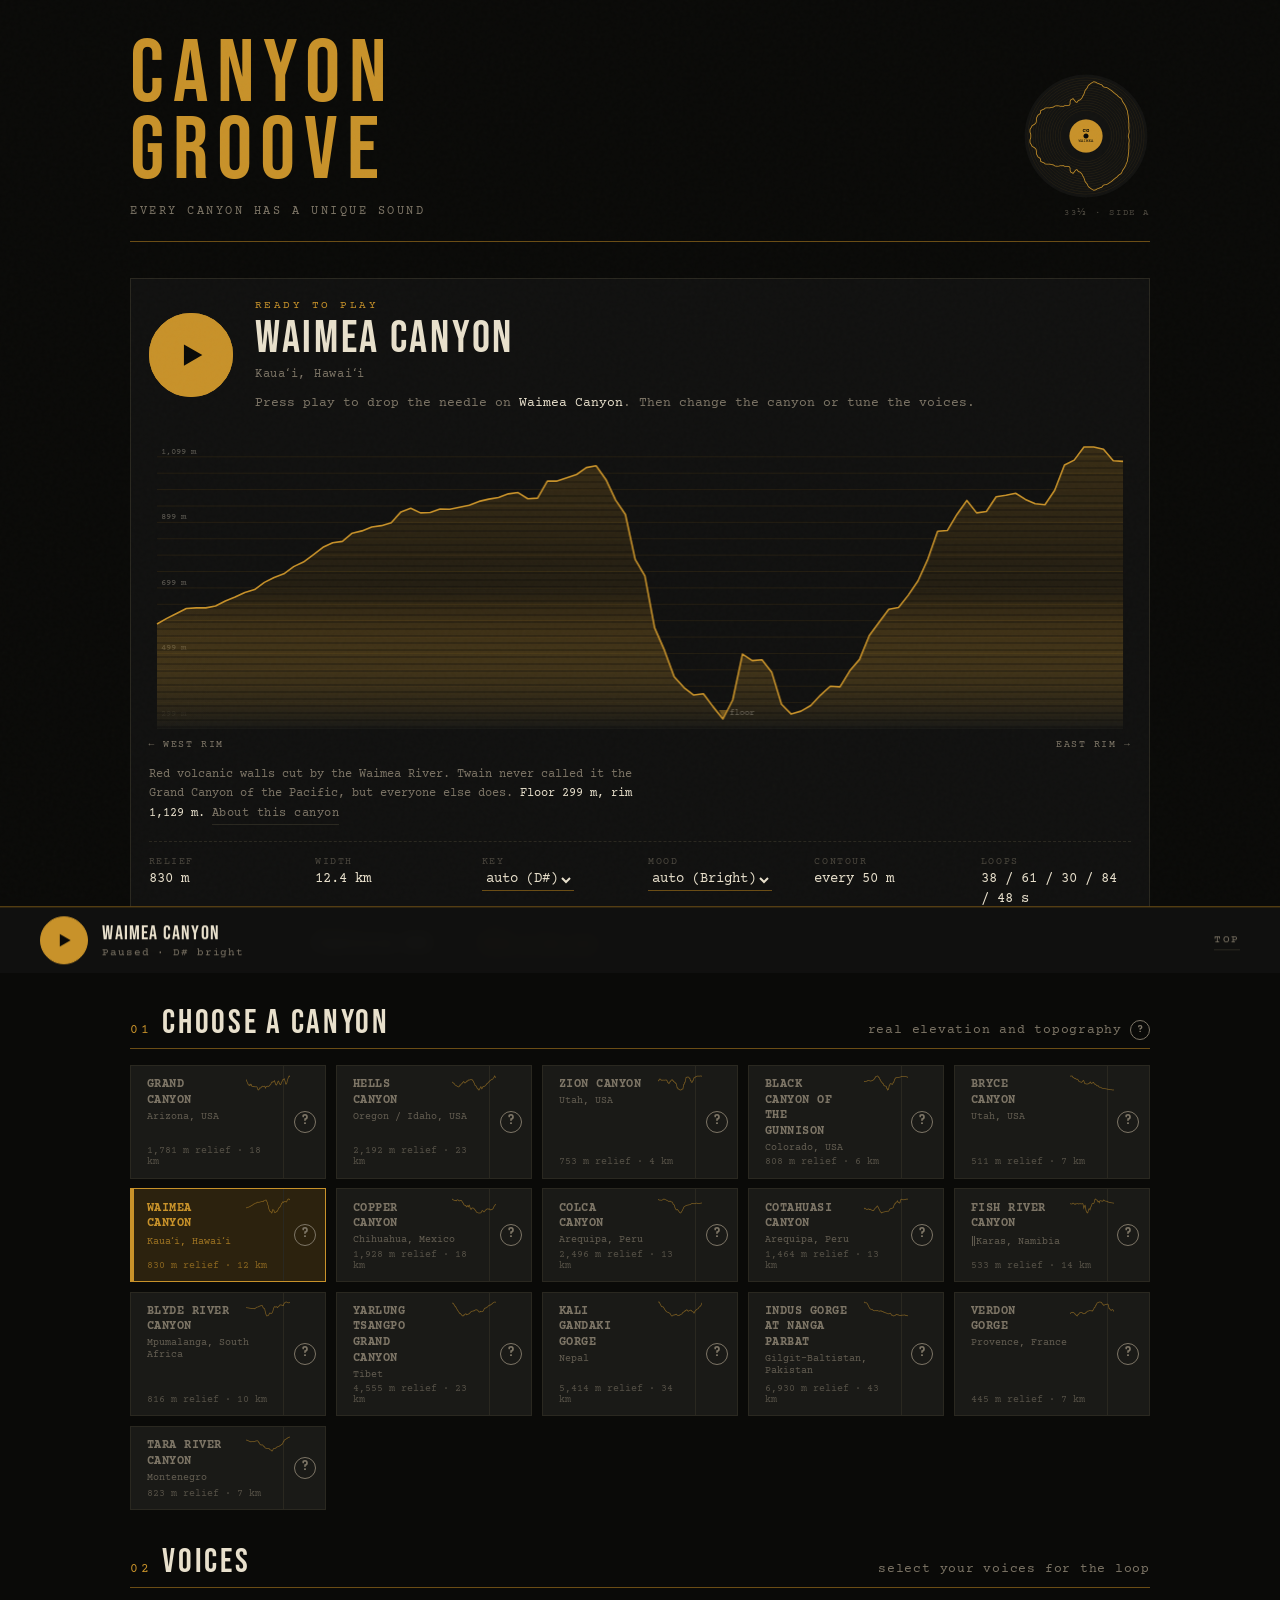
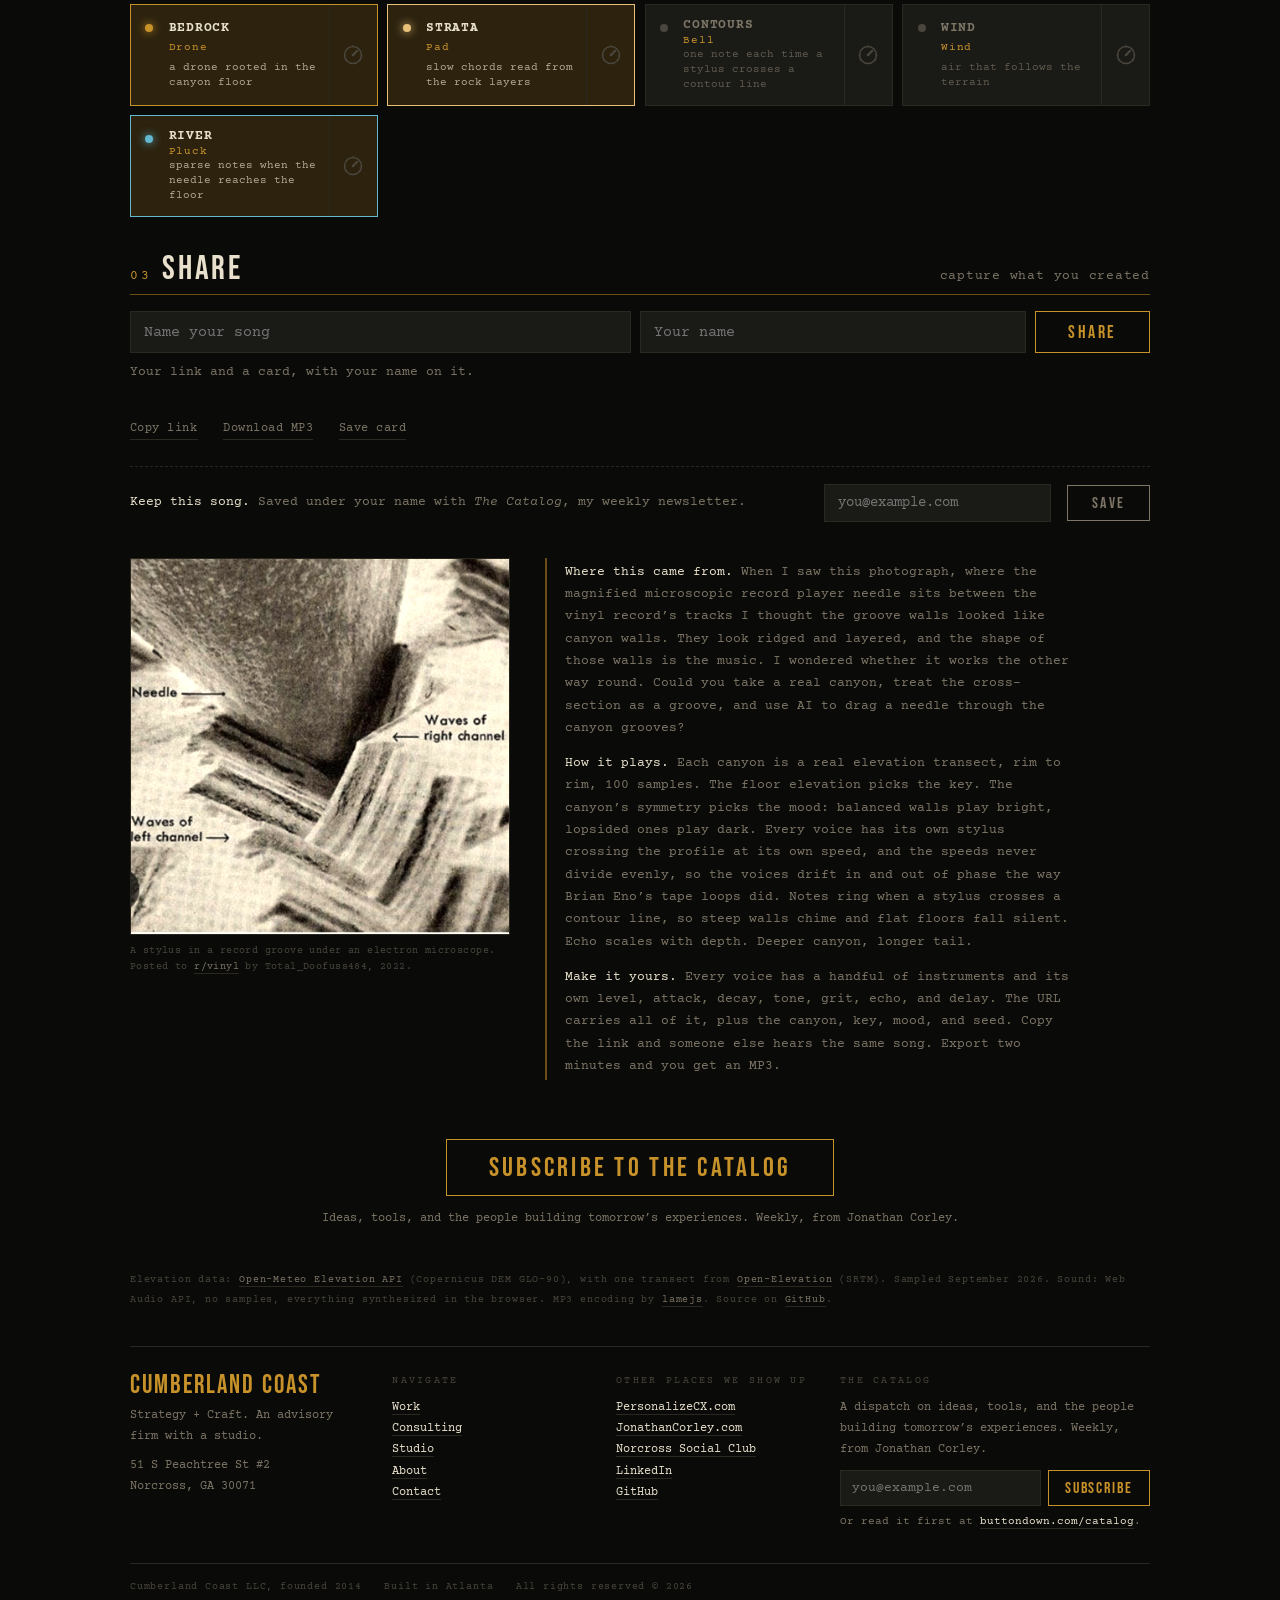
==== index.html @ 8c567119 "Outbound links open in a new tab so the framed page never navigates itself Inside the WordPress ifra" ====
<!doctype html>
<html lang="en">
<head>
<meta charset="utf-8">
<meta name="viewport" content="width=device-width, initial-scale=1, viewport-fit=cover">
<title>Canyon Groove</title>
<meta name="description" content="Real canyon topography played as a slow, generative ambient record. Pick a canyon, drop the needle, and let the terrain write the music.">
<meta name="author" content="Jonathan Corley">
<meta property="og:type" content="website">
<meta property="og:site_name" content="Cumberland Coast">
<meta property="og:title" content="Canyon Groove">
<meta property="og:description" content="Real canyon topography played as a slow, generative ambient record. Every canyon is a groove.">
<meta property="og:image" content="og.png">
<meta name="twitter:card" content="summary_large_image">
<meta name="twitter:title" content="Canyon Groove">
<meta name="twitter:description" content="Real canyon topography played as a slow, generative ambient record. Every canyon is a groove.">
<meta name="twitter:image" content="og.png">
<meta name="theme-color" content="#0a0a08">
<link rel="icon" href="data:image/svg+xml,%3Csvg xmlns='http://www.w3.org/2000/svg' viewBox='0 0 32 32'%3E%3Ccircle cx='16' cy='16' r='15' fill='%230a0a08'/%3E%3Ccircle cx='16' cy='16' r='11' fill='none' stroke='%23c8922a' stroke-width='1.5'/%3E%3Ccircle cx='16' cy='16' r='6' fill='none' stroke='%23c8922a' stroke-width='1.5'/%3E%3Ccircle cx='16' cy='16' r='1.6' fill='%23c8922a'/%3E%3C/svg%3E">
<link rel="preconnect" href="https://fonts.googleapis.com">
<link rel="preconnect" href="https://fonts.gstatic.com" crossorigin>
<link rel="stylesheet" href="https://fonts.googleapis.com/css2?family=Bebas+Neue&family=Courier+Prime:ital,wght@0,400;0,700;1,400&display=swap">
<link rel="stylesheet" href="assets/site.css?v=4">
<style>
  :root {
    --bg: #0a0a08; --surface: #111110; --groove: #1a1a17; --edge: #2a2820;
    --amber: #c8922a; --amber-dim: #6b4d15; --amber-glow: rgba(200,146,42,0.18);
    --cream: #e8e0cc; --cream-dim: #7d7566; --faint: #4a463d; --live: #8cf0ae; --rec: #d9543f;
    --mono: 'Courier Prime', ui-monospace, Menlo, monospace;
    --display: 'Bebas Neue', Impact, sans-serif;
    --gutter: clamp(1rem, 4vw, 2.5rem);
    /* theme the shared footer */
    --lab-fg: var(--cream); --lab-muted: var(--cream-dim); --lab-faint: var(--faint); --lab-accent: var(--amber);
    --lab-rule: var(--edge); --lab-field: var(--groove); --lab-font: var(--mono); --lab-display: var(--display);
  }
  *, *::before, *::after { box-sizing: border-box; margin: 0; padding: 0; }
  html { -webkit-text-size-adjust: 100%; }
  body { background: var(--bg); color: var(--cream); font-family: var(--mono); font-size: 15px; line-height: 1.6; min-height: 100vh; overflow-x: hidden; }
  body::before {
    content: ''; position: fixed; inset: 0; z-index: 999; pointer-events: none; opacity: .35;
    background-image: url("data:image/svg+xml,%3Csvg viewBox='0 0 256 256' xmlns='http://www.w3.org/2000/svg'%3E%3Cfilter id='n'%3E%3CfeTurbulence type='fractalNoise' baseFrequency='0.9' numOctaves='4' stitchTiles='stitch'/%3E%3C/filter%3E%3Crect width='100%25' height='100%25' filter='url(%23n)' opacity='0.05'/%3E%3C/svg%3E");
  }
  a { color: var(--amber); }
  button { font-family: inherit; touch-action: manipulation; }
  [hidden] { display: none !important; }

  .page { max-width: 1100px; margin: 0 auto; padding: 0 var(--gutter) 3rem; display: flex; flex-direction: column; gap: 2.25rem; }

  /* Header */
  header { display: flex; justify-content: space-between; align-items: flex-end; gap: 1.5rem; padding: 2.25rem 0 1.25rem; border-bottom: 1px solid var(--amber-dim); }
  .crumb { font-size: .6rem; letter-spacing: .24em; text-transform: uppercase; color: var(--faint); margin-bottom: .8rem; }
  .crumb a { color: var(--cream-dim); text-decoration: none; }
  .crumb a:hover { color: var(--amber); }
  h1 { font-family: var(--display); font-size: clamp(3rem, 9vw, 5.5rem); letter-spacing: .1em; line-height: .88; color: var(--amber); font-weight: 400; }
  .tagline { font-size: .72rem; letter-spacing: .22em; text-transform: uppercase; color: var(--cream-dim); margin-top: .75rem; }
  .tagline a { color: var(--cream-dim); text-decoration: none; border-bottom: 1px solid var(--edge); }
  .tagline a:hover { color: var(--amber); }
  .disc-wrap { flex: 0 0 auto; display: flex; flex-direction: column; align-items: flex-end; gap: .4rem; }
  #disc { width: 128px; height: 128px; display: block; }
  .disc-caption { font-size: .58rem; letter-spacing: .2em; text-transform: uppercase; color: var(--faint); }

  /* Sections */
  .label { display: flex; justify-content: space-between; align-items: baseline; gap: 1rem; flex-wrap: wrap; border-bottom: 1px solid var(--amber-dim); padding-bottom: .5rem; margin-bottom: 1rem; }
  .label h2 { font-family: var(--display); font-weight: 400; font-size: clamp(1.7rem, 3.2vw, 2.1rem); letter-spacing: .08em; line-height: 1; color: var(--cream); display: flex; align-items: baseline; gap: .7rem; }
  .label h2 .num { font-family: var(--mono); font-size: .8rem; letter-spacing: .2em; color: var(--amber); }
  .label .sub { color: var(--cream-dim); letter-spacing: .06em; font-size: .8rem; text-align: right; display: inline-flex; align-items: center; gap: .5rem; }
  .qbtn { width: 20px; height: 20px; border-radius: 50%; border: 1px solid var(--cream-dim); background: transparent; color: var(--cream-dim); font-size: .7rem; font-weight: 700; line-height: 1; cursor: pointer; display: inline-flex; align-items: center; justify-content: center; flex: 0 0 auto; }
  .qbtn:hover { border-color: var(--amber); color: var(--amber); }

  /* Canyon grid */
  .canyon-grid { display: grid; grid-template-columns: repeat(auto-fill, minmax(175px, 1fr)); gap: .6rem; }
  .canyon { position: relative; display: grid; grid-template-columns: 1fr auto; background: var(--groove); border: 1px solid var(--edge); transition: border-color .15s, background .15s; }
  .canyon::before { content: ''; position: absolute; left: 0; top: 0; bottom: 0; width: 3px; background: var(--amber); opacity: 0; transition: opacity .15s; }
  .canyon:hover { border-color: var(--amber-dim); }
  .canyon:hover::before { opacity: .5; }
  .canyon.on { border-color: var(--amber); background: var(--amber-glow); }
  .canyon.on::before { opacity: 1; }
  .canyon-main { background: transparent; border: 0; color: var(--cream-dim); text-align: left; padding: .7rem .5rem .65rem 1rem; cursor: pointer; display: flex; flex-direction: column; gap: .15rem; min-height: 82px; }
  .canyon:hover .canyon-main, .canyon.on .canyon-main { color: var(--cream); }
  .canyon.on .canyon-main { color: var(--amber); }
  .canyon-main .name { font-weight: 700; font-size: .78rem; letter-spacing: .04em; text-transform: uppercase; line-height: 1.25; padding-right: 44px; }
  .canyon-main .place { font-size: .64rem; opacity: .75; }
  .canyon-main .relief { font-size: .62rem; opacity: .6; margin-top: auto; }
  .canyon canvas.spark { position: absolute; right: 2.2rem; top: .55rem; width: 44px; height: 16px; opacity: .55; pointer-events: none; }
  .canyon-info { background: transparent; border: 0; border-left: 1px solid var(--edge); color: var(--cream-dim); cursor: pointer; padding: 0 .6rem; font-size: .85rem; font-weight: 700; min-width: 40px; display: grid; place-items: center; }
  .canyon-info span { width: 22px; height: 22px; border-radius: 50%; border: 1px solid currentColor; display: grid; place-items: center; line-height: 1; }
  .canyon-info:hover { color: var(--amber); }

  /* Groove panel */
  .groove-panel { background: var(--surface); border: 1px solid var(--edge); padding: 1.1rem 1.1rem .9rem; position: relative; }
  .now { display: grid; grid-template-columns: auto 1fr; gap: 1rem 1.4rem; align-items: center; margin-bottom: 1rem; }
  .play { width: 84px; height: 84px; border-radius: 50%; border: 2px solid var(--amber); background: var(--amber); color: var(--bg); cursor: pointer; display: grid; place-items: center; position: relative; transition: transform .12s, background .15s; flex: 0 0 auto; }
  .play:hover { transform: scale(1.04); }
  .play:active { transform: scale(.97); }
  .play svg { width: 34px; height: 34px; display: block; }
  .play .ic-pause { display: none; }
  .play.on { background: transparent; color: var(--amber); }
  .play.on .ic-play { display: none; }
  .play.on .ic-pause { display: block; }
  .play.pulse::after { content: ''; position: absolute; inset: -2px; border-radius: 50%; border: 2px solid var(--amber); animation: pulse 1.8s ease-out infinite; pointer-events: none; }
  @keyframes pulse { 0% { transform: scale(1); opacity: .9; } 100% { transform: scale(1.6); opacity: 0; } }
  .now-text { min-width: 0; }
  .now-text .kicker { font-size: .7rem; letter-spacing: .22em; text-transform: uppercase; color: var(--amber); margin-bottom: .2rem; }
  .now-text h2 { font-family: var(--display); font-size: clamp(2rem, 5vw, 2.8rem); letter-spacing: .06em; font-weight: 400; color: var(--cream); line-height: .95; }
  .now-text .where { font-size: .78rem; color: var(--cream-dim); letter-spacing: .06em; margin-top: .3rem; }
  .now-text .hint { font-size: .8rem; color: var(--cream-dim); margin-top: .45rem; }
  .now-text .hint b { color: var(--cream); font-weight: 400; }
  .dock { position: fixed; left: 0; right: 0; bottom: 0; z-index: 50; background: rgba(17,17,16,.96); border-top: 1px solid var(--amber-dim); backdrop-filter: blur(6px); padding: .55rem var(--gutter) calc(.55rem + env(safe-area-inset-bottom)); display: flex; align-items: center; gap: .9rem; transform: translateY(110%); transition: transform .2s; }
  .dock.show { transform: none; }
  .dock .play { width: 48px; height: 48px; border-width: 1.5px; }
  .dock .play svg { width: 20px; height: 20px; }
  .dock .dock-text { min-width: 0; flex: 1; line-height: 1.25; }
  .dock .dock-name { font-family: var(--display); font-size: 1.25rem; letter-spacing: .06em; color: var(--cream); white-space: nowrap; overflow: hidden; text-overflow: ellipsis; }
  .dock .dock-sub { font-size: .68rem; color: var(--cream-dim); letter-spacing: .08em; }
  .dock a { font-size: .7rem; letter-spacing: .14em; text-transform: uppercase; color: var(--cream-dim); text-decoration: none; border-bottom: 1px solid var(--edge); white-space: nowrap; }
  .dock a:hover { color: var(--amber); }
  body.docked .page { padding-bottom: 6rem; }
  #groove { display: block; width: 100%; height: 300px; }
  .ends { display: flex; justify-content: space-between; font-size: .6rem; letter-spacing: .16em; text-transform: uppercase; color: var(--cream-dim); margin-top: .5rem; }
  .note { font-size: .78rem; color: var(--cream-dim); margin-top: .8rem; max-width: 70ch; line-height: 1.55; }
  .note em { color: var(--cream); font-style: normal; }
  .readout { display: grid; grid-template-columns: repeat(auto-fit, minmax(150px, 1fr)); gap: .6rem 1rem; margin-top: 1rem; padding-top: .8rem; border-top: 1px dashed var(--edge); }
  .readout div { font-size: .6rem; letter-spacing: .16em; text-transform: uppercase; color: var(--faint); line-height: 1.5; }
  .readout b { display: block; font-size: .85rem; letter-spacing: 0; text-transform: none; color: var(--cream); font-weight: 400; }
  .readout select { background: transparent; border: 0; border-bottom: 1px solid var(--amber-dim); color: var(--cream); font-family: inherit; font-size: .85rem; padding: 0 0 .1rem; cursor: pointer; outline: none; max-width: 100%; }
  .readout select:focus { border-color: var(--amber); }
  .readout button.link { background: none; border: 0; padding: 0; font: inherit; font-size: .85rem; color: var(--amber); cursor: pointer; border-bottom: 1px solid var(--amber-dim); }
  .readout button.link:hover { border-color: var(--amber); }

  /* Voice pads */
  .pads { display: grid; grid-template-columns: repeat(auto-fill, minmax(200px, 1fr)); gap: .6rem; }
  .pad { display: grid; grid-template-columns: 1fr auto; border: 1px solid var(--edge); background: var(--groove); transition: border-color .15s, background .15s; }
  .pad:hover { border-color: var(--amber-dim); }
  .pad.on { border-color: var(--pad-color, var(--amber)); background: var(--amber-glow); }
  .pad.tuning { box-shadow: 0 0 0 1px var(--pad-color, var(--amber)) inset; }
  .pad-main { background: transparent; border: 0; color: var(--cream-dim); text-align: left; cursor: pointer; padding: .8rem .6rem .75rem .9rem; display: grid; grid-template-columns: 12px 1fr; gap: .1rem .7rem; align-items: center; }
  .pad.on .pad-main { color: var(--cream); }
  .pad .led { width: 8px; height: 8px; border-radius: 50%; background: var(--faint); grid-row: span 3; align-self: start; margin-top: .35rem; transition: background .15s, box-shadow .15s; }
  .pad.on .led { background: var(--pad-color, var(--amber)); box-shadow: 0 0 10px var(--pad-color, var(--amber)); }
  .pad .pad-name { font-weight: 700; font-size: .8rem; letter-spacing: .06em; text-transform: uppercase; }
  .pad .pad-inst { font-size: .68rem; color: var(--amber); letter-spacing: .08em; }
  .pad .pad-hint { font-size: .66rem; opacity: .7; line-height: 1.4; }
  .pad-tune { background: transparent; border: 0; border-left: 1px solid var(--edge); color: var(--faint); cursor: pointer; padding: 0 .6rem; min-width: 48px; display: grid; place-items: center; }
  .pad-tune svg { width: 24px; height: 24px; display: block; transition: transform .25s, color .15s; }
  .pad-tune:hover, .pad.tuning .pad-tune { color: var(--amber); }
  .pad.tuning .pad-tune svg { transform: rotate(120deg); }
  .vh { position: absolute; width: 1px; height: 1px; overflow: hidden; clip: rect(0 0 0 0); white-space: nowrap; }

  /* Voice panel */
  .voice-panel { margin-top: .6rem; border: 1px solid var(--edge); background: var(--surface); padding: 1rem 1.1rem 1.1rem; }
  .vp-head { display: flex; justify-content: space-between; align-items: baseline; gap: 1rem; margin-bottom: .9rem; flex-wrap: wrap; }
  .vp-head h3 { font-family: var(--display); font-size: 1.5rem; letter-spacing: .08em; font-weight: 400; color: var(--cream); line-height: 1; }
  .vp-head h3 span { color: var(--pad-color, var(--amber)); }
  .vp-head .actions { display: flex; gap: .4rem; }
  .chip-btn { background: transparent; border: 1px solid var(--edge); color: var(--cream-dim); font-size: .6rem; letter-spacing: .18em; text-transform: uppercase; padding: .35rem .7rem; cursor: pointer; }
  .chip-btn:hover { border-color: var(--amber-dim); color: var(--cream); }
  .vp-insts { display: flex; flex-wrap: wrap; gap: .4rem; margin-bottom: 1rem; }
  .inst { background: var(--groove); border: 1px solid var(--edge); color: var(--cream-dim); font-size: .72rem; letter-spacing: .06em; padding: .45rem .9rem; cursor: pointer; }
  .inst:hover { border-color: var(--amber-dim); color: var(--cream); }
  .inst[aria-pressed="true"] { border-color: var(--pad-color, var(--amber)); color: var(--cream); background: var(--amber-glow); }
  .vp-sliders { display: grid; grid-template-columns: repeat(auto-fit, minmax(160px, 1fr)); gap: .9rem 1.4rem; }
  .slider label { display: flex; justify-content: space-between; font-size: .6rem; letter-spacing: .2em; text-transform: uppercase; color: var(--amber); margin-bottom: .35rem; }
  .slider label span { color: var(--cream); letter-spacing: 0; }
  .slider small { display: block; font-size: .62rem; color: var(--faint); margin-top: .3rem; line-height: 1.4; }
  input[type=range] { -webkit-appearance: none; appearance: none; width: 100%; height: 2px; background: var(--amber-dim); outline: none; margin: .6rem 0; }
  input[type=range]::-webkit-slider-thumb { -webkit-appearance: none; width: 18px; height: 18px; background: var(--amber); border-radius: 0; cursor: pointer; border: 0; }
  input[type=range]::-moz-range-thumb { width: 18px; height: 18px; background: var(--amber); border-radius: 0; cursor: pointer; border: 0; }
  input[type=range]:focus-visible::-webkit-slider-thumb { outline: 2px solid var(--cream); }

  /* Transport */
  .transport { display: flex; flex-wrap: wrap; gap: .7rem; align-items: center; }
  .btn { font-family: var(--display); font-size: 1.15rem; letter-spacing: .14em; padding: .62rem 1.5rem .5rem; cursor: pointer; background: transparent; border: 1px solid; transition: background .15s, color .15s, border-color .15s; line-height: 1; display: inline-flex; align-items: center; gap: .6rem; }
  .btn-primary { border-color: var(--amber); color: var(--amber); }
  .btn-primary:hover { background: var(--amber); color: var(--bg); }
  .btn-primary.on { background: var(--amber); color: var(--bg); }
  .btn-secondary { border-color: var(--cream-dim); color: var(--cream-dim); }
  .btn-secondary:hover { border-color: var(--cream); color: var(--cream); }
  .btn:disabled { opacity: .3; cursor: not-allowed; }
  .btn .dot { width: 9px; height: 9px; border-radius: 50%; background: currentColor; }
  .status { font-size: .7rem; letter-spacing: .1em; color: var(--cream-dim); min-height: 1.4em; margin-top: .7rem; }
  .status .ok { color: var(--live); }
  .status .warn { color: var(--rec); }
  .progress { height: 2px; background: var(--edge); margin-top: .5rem; display: none; }
  .progress i { display: block; height: 100%; width: 0; background: var(--amber); transition: width .2s; }

  /* Share */
  .share-row { display: grid; grid-template-columns: 1.3fr 1fr auto; gap: .6rem; align-items: stretch; }
  .share-row input { min-width: 0; background: var(--groove); border: 1px solid var(--edge); color: var(--cream); font-family: inherit; font-size: .95rem; padding: .7rem .8rem; outline: none; }
  .share-row input:focus { border-color: var(--amber); }
  .share-row .btn { padding-left: 2rem; padding-right: 2rem; justify-content: center; }
  .share-hint { font-size: .8rem; color: var(--cream-dim); margin-top: .6rem; }
  .share-hint b { color: var(--cream); font-weight: 400; }
  .share-more { display: flex; flex-wrap: wrap; gap: .4rem 1.6rem; margin-top: .6rem; }
  .share-more .link, .note button.link { background: none; border: 0; padding: 0; font: inherit; font-size: .78rem; letter-spacing: .04em; color: var(--cream-dim); cursor: pointer; border-bottom: 1px solid var(--edge); line-height: 1.6; }
  .share-more .link:hover, .note button.link:hover { color: var(--amber); border-color: var(--amber); }
  .keep { margin-top: 1.6rem; padding-top: 1.1rem; border-top: 1px dashed var(--edge); display: grid; grid-template-columns: 1fr auto auto; gap: .6rem 1rem; align-items: center; }
  .keep-text { font-size: .82rem; color: var(--cream-dim); line-height: 1.5; }
  .keep-text b { color: var(--cream); font-weight: 400; }
  .keep input[type=email] { width: min(100%, 280px); background: var(--groove); border: 1px solid var(--edge); color: var(--cream); font-family: inherit; font-size: .9rem; padding: .6rem .8rem; outline: none; }
  .keep input:focus { border-color: var(--amber); }
  .keep .btn { font-size: 1rem; }
  .now-text .cut-title { font-family: var(--display); font-size: 1.35rem; letter-spacing: .06em; color: var(--amber); margin-top: .35rem; }
  .now-text .cut-title span { color: var(--cream-dim); font-family: var(--mono); font-size: .72rem; letter-spacing: .1em; }
  @media (max-width: 700px) { .share-row, .keep { grid-template-columns: 1fr; } .keep input[type=email] { width: 100%; } }

  /* Origin */
  .origin { display: grid; grid-template-columns: minmax(220px, 380px) 1fr; gap: 1.6rem 2.2rem; align-items: start; }
  .origin figure { margin: 0; }
  .origin img { display: block; width: 100%; height: auto; border: 1px solid var(--edge); filter: sepia(.25) contrast(1.05); }
  .origin figcaption { font-size: .64rem; color: var(--faint); line-height: 1.6; margin-top: .5rem; letter-spacing: .04em; }
  .origin figcaption a { color: var(--cream-dim); text-decoration: none; border-bottom: 1px solid var(--edge); }
  .origin figcaption a:hover { color: var(--amber); }
  .about { font-size: .82rem; color: var(--cream-dim); line-height: 1.7; max-width: 66ch; border-left: 2px solid var(--amber-dim); padding: .2rem 0 .2rem 1.1rem; }
  .about p + p { margin-top: .8rem; }
  .about strong { color: var(--cream); font-weight: 400; }
  .about em { color: var(--cream); font-style: italic; }
  .subscribe-cta { text-align: center; padding: 1.4rem 0 .4rem; }
  .subscribe-cta .big { font-size: 1.7rem; padding: .95rem 2.6rem .8rem; letter-spacing: .12em; text-decoration: none; }
  .subscribe-cta p { font-size: .78rem; color: var(--cream-dim); margin-top: .8rem; }
  .credits { font-size: .64rem; letter-spacing: .08em; color: var(--faint); line-height: 1.9; }
  .credits a { color: var(--cream-dim); text-decoration: none; border-bottom: 1px solid var(--edge); }
  .credits a:hover { color: var(--amber); }

  /* Info panel (inline, never a modal: it has to behave inside an iframe) */
  .info-panel { margin-top: .6rem; border: 1px solid var(--amber-dim); background: var(--surface); padding: 1rem 1.1rem 1.1rem; font-size: .82rem; line-height: 1.65; }
  .info-head { display: flex; justify-content: space-between; align-items: flex-start; gap: 1rem; margin-bottom: .6rem; }
  .info-head h3 { font-family: var(--display); font-size: 1.8rem; letter-spacing: .08em; font-weight: 400; color: var(--amber); line-height: 1; margin-bottom: .2rem; }
  .info-head .sub { font-size: .66rem; letter-spacing: .16em; text-transform: uppercase; color: var(--cream-dim); }
  .info-body { display: grid; grid-template-columns: minmax(0, 1fr) auto; gap: .6rem 2rem; align-items: start; }
  .info-body p { color: var(--cream-dim); margin-bottom: .7rem; max-width: 66ch; }
  .info-body p strong { color: var(--cream); font-weight: 400; }
  .info-actions { display: flex; flex-direction: column; gap: .5rem; align-items: stretch; min-width: 200px; }
  .info-actions .btn { justify-content: center; font-size: 1rem; }
  .info-actions .more { text-align: center; font-size: .72rem; letter-spacing: .12em; text-transform: uppercase; color: var(--cream); text-decoration: none; border: 1px solid var(--edge); padding: .55rem .8rem; }
  .info-actions .more:hover { border-color: var(--amber); color: var(--amber); }
  .info-foot { grid-column: 1 / -1; font-size: .64rem; color: var(--faint); letter-spacing: .04em; border-top: 1px dashed var(--edge); padding-top: .6rem; margin-top: .2rem; }
  @media (max-width: 700px) { .info-body { grid-template-columns: 1fr; } .info-actions { min-width: 0; } }


  @media (max-width: 700px) {
    header { flex-direction: column; align-items: flex-start; }
    .disc-wrap { flex-direction: row; align-items: center; gap: 1rem; }
    #disc { width: 84px; height: 84px; }
    #groove { height: 220px; }
    .btn { font-size: 1rem; padding: .55rem 1.1rem .45rem; }
    .origin { grid-template-columns: 1fr; }
    .play { width: 72px; height: 72px; }
    .label .sub { text-align: left; }
    .canyon-grid { grid-template-columns: repeat(2, minmax(0, 1fr)); gap: .5rem; }
    .canyon-main { padding: .6rem .4rem .55rem .75rem; min-height: 96px; }
    .canyon-main .name { font-size: .7rem; padding-right: 0; }
    .canyon canvas.spark { display: none; }
    .canyon-info { min-width: 36px; }
    .subscribe-cta .big { font-size: 1.3rem; padding: .8rem 1.4rem .65rem; width: 100%; justify-content: center; }
  }
  @media (max-width: 340px) { .canyon-grid { grid-template-columns: 1fr; } .canyon canvas.spark { display: block; } .canyon-main .name { padding-right: 44px; } }
  @media (prefers-reduced-motion: reduce) { .play.pulse::after { animation: none; } }
  @media (prefers-reduced-motion: reduce) { .btn-rec.on .dot { animation: none; } }
  body.embed { min-height: 0; }
  body.embed .crumb, body.embed #labFooter, body.embed .dock { display: none; }
  body.embed.docked .page { padding-bottom: 3rem; }
</style>
</head>
<body>
<div class="page" id="top">

<header>
  <div>
    <h1>Canyon<br>Groove</h1>
    <p class="tagline">Every canyon has a unique sound</p>
  </div>
  <div class="disc-wrap">
    <canvas id="disc" width="256" height="256" aria-hidden="true"></canvas>
    <span class="disc-caption" id="discCaption">33&frac13; &middot; side A</span>
  </div>
</header>

<section class="groove-panel" aria-label="Now playing">
  <div class="now">
    <button class="play pulse" id="btnPlay" type="button" aria-pressed="false" aria-label="Play"><svg class="ic-play" viewBox="0 0 24 24" aria-hidden="true"><path d="M7 4.5v15l13-7.5z" fill="currentColor"/></svg><svg class="ic-pause" viewBox="0 0 24 24" aria-hidden="true"><path d="M6 4.5h4.5v15H6zm7.5 0H18v15h-4.5z" fill="currentColor"/></svg></button>
    <div class="now-text">
      <div class="kicker" id="nowKicker">Ready to play</div>
      <h2 id="canyonName">&nbsp;</h2>
      <div class="where" id="canyonPlace"></div>
      <div class="cut-title" id="cutTitle" hidden></div>
      <div class="hint" id="playHint"></div>
      <div class="passed" id="passedBanner" hidden></div>
    </div>
  </div>
  <canvas id="groove" role="img" aria-label="Canyon cross-section drawn as a record groove, with a stylus for each voice"></canvas>
  <div class="ends"><span id="endA"></span><span id="endB"></span></div>
  <p class="note" id="canyonNote"></p>
  <div class="readout">
    <div>Relief <b id="rRelief"></b></div>
    <div>Width <b id="rWidth"></b></div>
    <div>Key <b><select id="keySel" aria-label="Key"></select></b></div>
    <div>Mood <b><select id="modeSel" aria-label="Mood"></select></b></div>
    <div>Contour <b id="rContour"></b></div>
    <div>Loops <b id="rLoops"></b></div>
    <div>Echo <b id="rEcho"></b></div>
    <div>Source <b id="rSource"></b></div>
    <div>Variation <b><button class="link" id="btnRecut" type="button" title="Same canyon, a new variation">Make a new one</button></b></div>
  </div>
</section>

<section aria-labelledby="lbl-canyon">
  <div class="label"><h2 id="lbl-canyon"><span class="num">01</span>Choose a canyon</h2><span class="sub">real elevation and topography <button class="qbtn" id="methodBtn" type="button" aria-label="How the topography was measured" title="How the topography was measured">?</button></span></div>
  <div class="canyon-grid" id="canyonGrid" role="group" aria-label="Canyons"></div>
  <div class="info-panel" id="infoPanel" hidden aria-live="polite"></div>
</section>

<section aria-labelledby="lbl-voices">
  <div class="label"><h2 id="lbl-voices"><span class="num">02</span>Voices</h2><span class="sub">select your voices for the loop</span></div>
  <div class="pads" id="pads" role="group" aria-label="Voices"></div>
  <div class="voice-panel" id="voicePanel" hidden>
    <div class="vp-head">
      <h3><span id="vpName"></span> &middot; tune</h3>
      <div class="actions">
        <button class="chip-btn" id="vpReset" type="button">Reset</button>
        <button class="chip-btn" id="vpClose" type="button">Close</button>
      </div>
    </div>
    <div class="vp-insts" id="vpInsts" role="group" aria-label="Instrument"></div>
    <div class="vp-sliders" id="vpSliders"></div>
  </div>
</section>

<section aria-labelledby="lbl-play">
  <div class="label"><h2 id="lbl-play"><span class="num">03</span>Share</h2><span class="sub">capture what you created</span></div>
  <div class="share-row">
    <input id="cutName" maxlength="40" placeholder="Name your song" autocomplete="off" aria-label="Name your song">
    <input id="byName" maxlength="24" placeholder="Your name" autocomplete="name" aria-label="Your name">
    <button class="btn btn-primary" id="btnPass" type="button">Share</button>
  </div>
  <p class="share-hint" id="passHint">Your link and a card, with your name on it.</p>
  <div class="status" id="status"></div>
  <div class="progress" id="progress"><i></i></div>
  <div class="share-more">
    <button class="link" id="btnCopy" type="button">Copy link</button>
    <button class="link" id="btnExport" type="button" title="Two minutes of this song, rendered as an MP3">Download MP3</button>
    <button class="link" id="btnCard" type="button">Save card</button>
  </div>

  <form class="keep" id="saveForm" action="https://buttondown.com/api/emails/embed-subscribe/catalog" method="post" target="_blank">
    <input type="hidden" name="embed" value="1">
    <input type="hidden" name="tag" value="canyon-groove">
    <input type="hidden" name="metadata__source" value="canyon-groove">
    <input type="hidden" name="metadata__cut-name" id="mCutName" value="">
    <input type="hidden" name="metadata__cut-url" id="mCutUrl" value="">
    <input type="hidden" name="metadata__canyon" id="mCanyon" value="">
    <div class="keep-text"><b>Keep this song.</b> Saved under your name with <em>The Catalog</em>, my weekly newsletter.</div>
    <input type="email" name="email" placeholder="you@example.com" required autocomplete="email" aria-label="Email">
    <button class="btn btn-secondary" type="submit">Save</button>
  </form>
</section>

<section class="origin" aria-label="Where this came from">
  <figure>
    <img src="groove.jpg" width="901" height="895" loading="lazy" alt="Electron-microscope photograph of a stylus resting in a record groove. Labels point to the needle and to the waves of the left and right channels cut into the groove walls.">
    <figcaption>A stylus in a record groove under an electron microscope. Posted to <a href="https://www.reddit.com/r/vinyl/comments/zuapb3/a_close_up_picture_of_a_record_groove_and_needle/" target="_blank" rel="noopener">r/vinyl</a> by Total_Doofuss484, 2022.</figcaption>
  </figure>
  <div class="about">
    <p><strong>Where this came from.</strong> When I saw this photograph, where the magnified microscopic record player needle sits between the vinyl record’s tracks I thought the groove walls looked like canyon walls. They look ridged and layered, and the shape of those walls is the music. I wondered whether it works the other way round. Could you take a real canyon, treat the cross-section as a groove, and use AI to drag a needle through the canyon grooves?</p>
    <p><strong>How it plays.</strong> Each canyon is a real elevation transect, rim to rim, 100 samples. The floor elevation picks the key. The canyon’s symmetry picks the mood: balanced walls play bright, lopsided ones play dark. Every voice has its own stylus crossing the profile at its own speed, and the speeds never divide evenly, so the voices drift in and out of phase the way Brian Eno’s tape loops did. Notes ring when a stylus crosses a contour line, so steep walls chime and flat floors fall silent. Echo scales with depth. Deeper canyon, longer tail.</p>
    <p><strong>Make it yours.</strong> Every voice has a handful of instruments and its own level, attack, decay, tone, grit, echo, and delay. The URL carries all of it, plus the canyon, key, mood, and seed. Copy the link and someone else hears the same song. Export two minutes and you get an MP3.</p>
  </div>
</section>

<section class="subscribe-cta" aria-label="Subscribe to The Catalog">
  <a class="btn btn-primary big" href="https://buttondown.com/catalog?utm_source=cumberlandcoast.com&amp;utm_medium=referral&amp;utm_campaign=canyon-groove" target="_blank" rel="noopener">Subscribe to The Catalog</a>
  <p>Ideas, tools, and the people building tomorrow’s experiences. Weekly, from Jonathan Corley.</p>
</section>

<p class="credits">Elevation data: <a href="https://open-meteo.com/en/docs/elevation-api" target="_blank" rel="noopener">Open-Meteo Elevation API</a> (Copernicus DEM GLO-90), with one transect from <a href="https://open-elevation.com" target="_blank" rel="noopener">Open-Elevation</a> (SRTM). Sampled September 2026. Sound: Web Audio API, no samples, everything synthesized in the browser. MP3 encoding by <a href="https://github.com/zhuker/lamejs" target="_blank" rel="noopener">lamejs</a>. Source on <a id="repoLink" href="https://github.com/agentcorley/canyon-groove" target="_blank" rel="noopener">GitHub</a>.</p>

<footer id="labFooter"></footer>

</div>

<div class="dock" id="dock" role="region" aria-label="Playback">
  <button class="play" id="dockPlay" type="button" aria-pressed="false" aria-label="Play"><svg class="ic-play" viewBox="0 0 24 24" aria-hidden="true"><path d="M7 4.5v15l13-7.5z" fill="currentColor"/></svg><svg class="ic-pause" viewBox="0 0 24 24" aria-hidden="true"><path d="M6 4.5h4.5v15H6zm7.5 0H18v15h-4.5z" fill="currentColor"/></svg></button>
  <div class="dock-text"><div class="dock-name" id="dockName"></div><div class="dock-sub" id="dockSub"></div></div>
  <a href="#top" id="dockTop">Top</a>
</div>

<script src="assets/site.js?v=4"></script>
<script>
'use strict';

/* ------------------------------------------------------------------ data */
const CANYONS = [
  {id:"grand", name:"Grand Canyon", place:"Arizona, USA", ends:["South Rim", "North Rim"], a:[36.057, -112.143], b:[36.2, -112.05], km:17.96, src:"open-meteo",
   note:"Bright Angel line, from Grand Canyon Village across the Colorado to the North Rim. Two billion years of rock in one cut.",
   about:"The Colorado River has been cutting the Grand Canyon for at least five million years, exposing rock nearly two billion years old at the bottom. It runs 277 miles, up to 18 miles wide and about a mile deep. Grand Canyon National Park was established in 1919.",
   source:{label:"National Park Service", url:"https://www.nps.gov/grca/index.htm"},
   elev:[2079,1949,1813,1680,1563,1415,1367,1327,1304,1477,1467,1327,1414,1223,1189,1197,1187,1162,1170,1139,1143,1135,1140,1147,1137,1079,899,754,730,766,893,1002,965,1003,1055,1110,1183,1217,1193,1179,1187,1220,1133,1101,974,1149,1186,1190,1208,1220,1199,1184,1239,1290,1361,1411,1480,1649,1726,1770,1716,1766,1775,1836,1919,1751,1578,1419,1354,1454,1489,1682,1819,1867,1757,1554,1477,1436,1416,1546,1725,1791,1928,2063,2091,2072,2158,1989,1845,1564,1461,1523,1635,1949,2095,2273,2400,2511,2508,2386]},
  {id:"hells", name:"Hells Canyon", place:"Oregon / Idaho, USA", ends:["Oregon rim", "Seven Devils, Idaho"], a:[45.33, -116.85], b:[45.33, -116.55], km:23.45, src:"open-meteo",
   note:"The deepest river gorge in North America. The Snake River sits far below the Seven Devils.",
   about:"Hells Canyon is the deepest river gorge in North America, dropping almost 8,000 feet from the Seven Devils to the Snake River. It marks the Oregon and Idaho border and is managed as a National Recreation Area. No road crosses it.",
   source:{label:"US Forest Service", url:"https://www.fs.usda.gov/r06/wallowa-whitman/recreation/hells-canyon-national-recreation-area"},
   elev:[1646,1672,1626,1515,1492,1446,1334,1223,1184,1155,1121,1051,1008,977,948,917,975,1085,1219,1180,1288,1392,1435,1495,1627,1670,1777,1699,1647,1540,1574,1630,1709,1815,1874,1823,1913,1997,2029,2015,2009,2046,2069,2070,2057,2075,1953,1914,1800,1632,1523,1343,1138,1136,1079,954,828,675,599,614,446,443,590,723,823,957,789,629,704,838,999,969,983,1016,1049,1173,1216,1262,1353,1485,1499,1559,1648,1722,1815,1866,1934,1999,2016,2069,2103,2122,2190,2289,2397,2512,2635,2478,2416,2499]},
  {id:"zion", name:"Zion Canyon", place:"Utah, USA", ends:["West Rim", "East Rim"], a:[37.262, -112.975], b:[37.262, -112.925], km:4.42, src:"open-meteo",
   note:"Navajo sandstone walls at the Angels Landing bend. Narrow, sheer, and loud.",
   about:"Zion Canyon was carved by the North Fork of the Virgin River through 2,000 feet of Navajo sandstone. This line crosses at the Angels Landing bend, where the walls are close to vertical. The park was designated in 1919.",
   source:{label:"National Park Service", url:"https://www.nps.gov/zion/index.htm"},
   elev:[1795,1795,1842,1842,1897,1887,1887,1835,1835,1820,1835,1835,1835,1835,1828,1834,1834,1846,1846,1843,1797,1797,1700,1700,1658,1678,1678,1765,1765,1805,1844,1844,1860,1820,1820,1756,1756,1738,1703,1703,1651,1651,1550,1424,1424,1369,1369,1346,1321,1321,1306,1306,1313,1343,1343,1360,1360,1483,1618,1618,1726,1726,1839,1972,1972,1998,1998,2005,2000,2000,1968,1917,1917,1811,1811,1724,1725,1725,1805,1805,1892,1955,1955,1994,1994,2024,2040,2040,2051,2051,2055,2052,2052,2055,2055,2057,2059,2059,2052,2036]},
  {id:"black", name:"Black Canyon of the Gunnison", place:"Colorado, USA", ends:["South Rim", "North Rim"], a:[38.545, -107.742], b:[38.6, -107.742], km:6.12, src:"open-meteo",
   note:"So narrow and deep that parts of the floor get less than an hour of sun a day.",
   about:"The Black Canyon of the Gunnison is narrow, deep, and dark. At the Narrows the walls are 40 feet apart at the river, and the Gunnison drops an average of 34 feet per mile, one of the steepest river descents in North America. Some stretches get about half an hour of direct sun a day.",
   source:{label:"National Park Service", url:"https://www.nps.gov/blca/index.htm"},
   elev:[2193,2193,2215,2213,2213,2211,2225,2225,2255,2272,2272,2259,2244,2244,2229,2235,2235,2245,2254,2254,2270,2303,2303,2344,2403,2403,2466,2496,2496,2512,2521,2521,2487,2432,2432,2390,2301,2301,2229,2172,2172,2129,2091,2091,2032,1968,1968,1938,1939,1939,1922,1808,1808,1713,1742,1742,1866,1993,1993,2074,2083,2083,2052,2041,2041,2090,2161,2161,2248,2349,2349,2413,2423,2423,2435,2440,2440,2439,2445,2445,2453,2464,2464,2476,2489,2489,2501,2501,2501,2497,2498,2498,2502,2494,2494,2482,2467,2467,2444,2432]},
  {id:"bryce", name:"Bryce Canyon", place:"Utah, USA", ends:["Sunset Point", "Tropic valley"], a:[37.6205, -112.175], b:[37.6205, -112.09], km:7.49, src:"open-meteo",
   note:"Technically an amphitheater, one-sided, stepping down through hoodoos toward Tropic.",
   about:"Bryce Canyon is not a canyon at all but a series of amphitheaters eroded into the edge of the Paunsaugunt Plateau. Frost wedging carves the hoodoos, thousands of limestone spires that catch the morning light. It became a national park in 1928.",
   source:{label:"National Park Service", url:"https://www.nps.gov/brca/index.htm"},
   elev:[2452,2454,2454,2458,2458,2456,2419,2410,2403,2389,2367,2369,2374,2359,2339,2340,2344,2331,2321,2299,2266,2250,2246,2242,2237,2231,2228,2241,2256,2282,2296,2281,2241,2187,2182,2176,2170,2166,2166,2165,2164,2169,2183,2186,2203,2228,2237,2200,2184,2195,2204,2205,2230,2227,2197,2168,2156,2160,2152,2128,2106,2095,2104,2106,2089,2067,2052,2048,2049,2049,2039,2021,2015,2012,2008,2007,2006,2004,2001,1997,1993,1990,1986,1983,1979,1976,1973,1970,1967,1965,1961,1959,1958,1956,1956,1951,1948,1947,1947,1955]},
  {id:"waimea", name:"Waimea Canyon", place:"Kauaʻi, Hawaiʻi", ends:["West rim", "East rim"], a:[22.08, -159.72], b:[22.08, -159.6], km:12.36, src:"open-meteo",
   note:"Red volcanic walls cut by the Waimea River. Twain never called it the Grand Canyon of the Pacific, but everyone else does.",
   about:"Waimea Canyon on Kauaʻi is about 10 miles long and up to 3,000 feet deep, cut by the Waimea River through the weathered basalt of the island’s original volcano. The red walls are iron-rich rock breaking down in the rain. It is a Hawaiʻi state park.",
   source:{label:"Hawaiʻi Division of State Parks", url:"https://dlnr.hawaii.gov/dsp/parks/kauai/waimea-canyon-state-park/"},
   elev:[589,606,621,636,638,638,644,659,671,685,694,716,731,742,764,778,800,823,837,841,866,873,885,889,898,931,942,928,929,940,939,945,951,963,970,975,986,990,971,973,1025,1025,1035,1045,1066,1072,1030,967,923,786,736,577,509,428,395,372,376,336,299,357,497,477,480,442,344,314,323,340,372,399,397,446,481,554,594,634,639,677,721,787,872,874,924,966,928,932,977,982,988,969,956,953,997,1074,1089,1129,1129,1122,1087,1085]},
  {id:"copper", name:"Copper Canyon", place:"Chihuahua, Mexico", ends:["West rim", "East rim"], a:[27.22, -108.02], b:[27.22, -107.84], km:17.8, src:"open-meteo",
   note:"The Urique canyon, deepest of the six that make up the Barrancas del Cobre.",
   about:"Copper Canyon is a system of six canyons in the Sierra Madre Occidental, together larger and in places deeper than the Grand Canyon. This line crosses the Urique, the deepest of the six. The Chepe railway threads the whole system from Chihuahua toward the Pacific.",
   source:{label:"Chepe railway (official)", url:"https://www.chepe.mx/"},
   elev:[2476,2444,2383,2358,2320,2293,2266,2278,2240,2282,2230,2327,2371,2362,2331,2263,2210,2221,2258,2279,2255,2260,2206,2090,1994,1908,1800,1669,1625,1618,1585,1590,1435,1378,1460,1556,1506,1411,1575,1631,1430,1224,1074,1034,1182,1229,1253,1221,1222,1191,1091,1040,962,870,790,677,644,615,589,566,548,548,550,550,556,581,669,780,896,844,809,772,695,749,824,906,972,1011,1041,1128,1118,1094,1067,1127,1104,1055,974,981,1003,1013,1044,1072,1134,1217,1378,1494,1540,1672,1716,1717]},
  {id:"colca", name:"Colca Canyon", place:"Arequipa, Peru", ends:["North rim", "South rim"], a:[-15.54, -71.9], b:[-15.66, -71.9], km:13.34, src:"open-meteo",
   note:"Condor country. The line runs through Cruz del Cóndor at the canyon’s deepest stretch.",
   about:"Colca Canyon is one of the deepest in the world, roughly twice the rim-to-river depth of the Grand Canyon. Andean condors ride the morning thermals at Cruz del Cóndor, where this line crosses. The terraced farming on its walls predates the Inca.",
   source:{label:"PromPerú", url:"https://www.peru.travel/en/attractions/colca-canyon"},
   elev:[5115,5019,4981,4947,4940,4930,4921,4907,4902,4935,4983,5014,5085,5132,5106,5092,5025,5010,4966,4931,4875,4839,4816,4742,4711,4699,4734,4763,4714,4643,4623,4617,4569,4464,4230,4194,4098,3990,3623,3467,3308,3240,3183,3237,3252,3117,3056,2891,2820,2711,2653,2636,2717,2912,2987,3086,3316,3432,3674,3739,3830,3853,3916,3937,4006,4019,4036,4049,4056,4080,4094,4117,4139,4181,4204,4282,4304,4318,4328,4316,4291,4312,4292,4298,4329,4366,4404,4393,4383,4338,4325,4325,4329,4342,4351,4373,4382,4405,4416,4428]},
  {id:"cotahuasi", name:"Cotahuasi Canyon", place:"Arequipa, Peru", ends:["North rim", "South rim"], a:[-15.15, -72.89], b:[-15.27, -72.89], km:13.34, src:"open-meteo",
   note:"Colca’s quieter neighbor, and by some measures the deeper of the two.",
   about:"Cotahuasi is Colca’s quieter neighbor and, by most measures, the deeper of the two. The river cuts between the Coropuna and Solimana volcanoes on its way to the Pacific. Peru protects it as a Landscape Reserve.",
   source:{label:"SERNANP, Peru", url:"https://www.sernanp.gob.pe/"},
   elev:[2897,2977,3014,2969,2929,2888,2871,2869,2871,2914,2933,2917,2851,2853,2902,2888,2833,2804,2786,2748,2743,2769,2760,2877,2931,2977,3044,3063,3095,3194,3237,3181,3088,3001,2890,2835,2705,2604,2581,2564,2498,2559,2582,2588,2594,2605,2611,2635,2646,2645,2649,2682,2682,2679,2678,2681,2732,2802,2902,2928,2954,2968,2988,2990,3014,3036,3070,3230,3354,3463,3450,3530,3607,3636,3642,3772,3717,3605,3586,3569,3529,3581,3823,3904,3939,3932,3905,3888,3879,3884,3886,3899,3909,3926,3927,3956,3940,3937,3952,3962]},
  {id:"fish", name:"Fish River Canyon", place:"ǁKaras, Namibia", ends:["West rim", "Hobas viewpoint"], a:[-27.6, 17.53], b:[-27.6, 17.67], km:13.8, src:"open-meteo",
   note:"The largest canyon in Africa, cut into 500-million-year-old gneiss. Dry most of the year.",
   about:"Fish River Canyon is the largest canyon in Africa, about 160 km long and up to 550 m deep, cut into gneiss roughly half a billion years old. The river runs only in the rainy season. It sits inside the ǀAi-ǀAis/Richtersveld Transfrontier Park.",
   source:{label:"Namibia Wildlife Resorts", url:"https://www.nwr.com.na/resorts/hobas-camp"},
   elev:[733,730,724,722,722,723,750,753,747,728,710,717,707,730,725,728,730,733,733,717,723,730,730,733,731,719,723,731,736,725,655,556,604,656,669,581,475,437,400,377,382,455,508,541,532,501,560,613,638,698,735,736,738,740,758,807,889,910,899,881,871,864,832,798,822,807,770,837,841,841,839,834,829,826,828,869,870,854,841,836,832,824,823,825,816,798,794,790,783,778,777,773,768,769,765,761,760,756,752,746]},
  {id:"blyde", name:"Blyde River Canyon", place:"Mpumalanga, South Africa", ends:["West rim", "Three Rondavels"], a:[-24.58, 30.76], b:[-24.58, 30.86], km:10.11, src:"open-meteo",
   note:"One of the few green canyons on earth. Red quartzite under subtropical forest.",
   about:"Blyde River Canyon is one of the largest canyons on earth and one of the few with subtropical forest growing inside it. Red quartzite walls rise about 800 m above the river. The Three Rondavels viewpoint marks the eastern end of this line.",
   source:{label:"Mpumalanga Tourism and Parks Agency", url:"https://www.mtpa.co.za/"},
   elev:[1200,1196,1193,1189,1186,1183,1178,1171,1167,1161,1160,1156,1155,1150,1142,1142,1146,1147,1144,1132,1148,1162,1180,1200,1223,1228,1232,1237,1247,1268,1277,1285,1292,1309,1317,1323,1325,1302,1223,1190,1163,1154,1124,1008,890,807,752,711,726,732,743,763,824,869,889,873,859,858,871,909,967,1046,1157,1210,1245,1259,1233,1229,1251,1251,1214,1195,1238,1263,1284,1294,1347,1353,1358,1361,1348,1330,1334,1326,1316,1402,1448,1477,1500,1518,1527,1526,1516,1502,1486,1478,1481,1490,1493,1476]},
  {id:"yarlung", name:"Yarlung Tsangpo Grand Canyon", place:"Tibet", ends:["Gyala Peri", "Namcha Barwa"], a:[29.815, 94.965], b:[29.63, 95.06], km:22.52, src:"open-elevation",
   note:"The deepest canyon on the planet. This line runs between two 7,000-metre peaks with the river in between.",
   about:"The Yarlung Tsangpo Grand Canyon is the deepest canyon on earth, averaging about 5,000 m from rim to river and passing 6,000 m between Namcha Barwa and Gyala Peri. The river bends almost back on itself around Namcha Barwa before becoming the Brahmaputra. Much of the gorge is still unvisited.",
   source:{label:"Encyclopaedia Britannica", url:"https://www.britannica.com/place/Yarlung-Tsangpo-Grand-Canyon"},
   elev:[6823,6848,6848,6716,6473,6278,6051,5758,5758,5417,5227,4865,4708,4408,4256,3966,3841,3527,3527,3493,3253,3156,2919,2794,2660,2665,2833,3053,2943,3184,3321,3393,3300,3060,3190,3184,3227,3317,3341,3490,3595,3805,3960,4043,4161,4209,4229,4229,4284,4381,4346,4476,4574,4643,4656,4677,4654,4589,4515,4277,4164,3965,3939,4010,4201,4058,4058,4072,4082,4194,4256,4525,4802,5098,5178,5302,5247,5333,5422,5603,5598,5775,5980,6031,6172,6194,6194,6275,6419,6508,6631,6750,6888,7037,7108,7153,7215,7213,7152,7068]},
  {id:"kali", name:"Kali Gandaki Gorge", place:"Nepal", ends:["Dhaulagiri", "Annapurna I"], a:[28.7, 83.49], b:[28.6, 83.82], km:34.07, src:"open-meteo",
   note:"Rim to rim between two eight-thousanders. The gorge floor is a trade route older than the Himalaya’s current shape.",
   about:"The Kali Gandaki flows between Dhaulagiri and Annapurna I, two peaks above 8,000 m, which makes this by some measures the deepest gorge in the world. The valley floor is an old trade route between Tibet and India. It lies inside the Annapurna Conservation Area.",
   source:{label:"National Trust for Nature Conservation, Nepal", url:"https://ntnc.org.np/project/annapurna-conservation-area-project-acap"},
   elev:[7882,7934,7920,7848,7460,7115,6789,6435,6164,6095,6110,6144,5893,5711,5428,5056,4866,4652,4418,4206,4094,4023,3976,3932,3838,3703,3625,3476,3262,2909,2651,2520,2520,2676,2853,2898,2823,2937,3031,3017,3162,3213,3104,2872,2773,2738,2674,2724,2768,2952,2953,3102,3221,3246,3354,3706,3879,3936,4080,4244,4285,4596,4498,4732,4873,4891,4786,4504,4375,4405,4587,4620,4717,4799,4747,4676,4403,4281,4227,4115,3924,3621,3933,4312,4534,4700,4894,5092,5159,5247,5346,5565,5831,6047,6117,6286,6453,6724,7200,7633]},
  {id:"indus", name:"Indus Gorge at Nanga Parbat", place:"Gilgit-Baltistan, Pakistan", ends:["Nanga Parbat summit", "Indus River"], a:[35.2375, 74.5892], b:[35.62, 74.62], km:42.62, src:"open-meteo",
   note:"From the summit of Nanga Parbat straight down to the Indus. The largest single drop of terrain anywhere on earth.",
   about:"Where the Indus passes Nanga Parbat, the river sits about 7,000 m below the summit, the greatest vertical relief on earth over so short a horizontal distance. Nanga Parbat is the ninth-highest mountain and the western anchor of the Himalaya. The Karakoram Highway runs along the gorge.",
   source:{label:"Government of Gilgit-Baltistan", url:"https://gilgitbaltistan.gov.pk/"},
   elev:[8080,8044,7661,7705,7682,7725,7639,7365,6999,6625,6147,5670,5249,4913,4725,4521,4450,4423,4504,4309,4091,4002,3792,3778,3732,3747,3842,3910,3740,3723,3867,3702,3626,3641,3671,3488,3481,3706,3771,3712,3397,3418,3361,3308,3070,2982,3012,2884,2768,2688,2602,2556,2425,2345,2276,2209,2262,2388,2438,2527,2278,2030,1585,1545,1580,1394,1150,1213,1268,1348,1424,1622,1790,1971,2007,1753,1729,1762,1593,1418,1380,1366,1413,1391,1430,1572,1568,1565,1505,1610,1672,1672,1683,1478,1465,1334,1332,1313,1286,1213]},
  {id:"verdon", name:"Verdon Gorge", place:"Provence, France", ends:["South rim", "North rim"], a:[43.72, 6.4], b:[43.78, 6.4], km:6.67, src:"open-meteo",
   note:"Turquoise river, limestone walls. Europe’s reference canyon for climbers.",
   about:"The Verdon Gorge is a limestone canyon up to 700 m deep with a river of glacial turquoise at the bottom. It is one of Europe’s great climbing walls and the centerpiece of a regional natural park. Two lakes downstream hold its water for Provence.",
   source:{label:"Parc naturel régional du Verdon", url:"https://www.parcduverdon.fr/"},
   elev:[871,871,895,900,900,908,913,906,906,893,874,857,857,837,812,812,793,816,840,840,862,880,896,896,903,903,903,900,888,873,873,863,867,874,874,887,910,910,929,942,949,949,954,960,962,962,961,959,959,955,949,974,974,1003,1035,1066,1066,1101,1139,1139,1175,1206,1215,1215,1224,1231,1237,1237,1238,1229,1229,1217,1196,1169,1169,1142,1130,1144,1144,1155,1157,1157,1158,1170,1172,1172,1149,1093,1028,1028,1005,983,983,973,981,996,996,981,956,933]},
  {id:"tara", name:"Tara River Canyon", place:"Montenegro", ends:["South rim", "North rim"], a:[43.12, 19.29], b:[43.18, 19.29], km:6.67, src:"open-meteo",
   note:"Europe’s deepest gorge, at the Đurđevića Tara bridge. Old-growth pine on both rims.",
   about:"The Tara River Canyon is the deepest in Europe at about 1,300 m, and the river inside it is clean enough to drink. It is protected within Durmitor National Park, a UNESCO World Heritage site. The Đurđevića Tara Bridge crosses at this line.",
   source:{label:"National Parks of Montenegro", url:"https://nparkovi.me/parks/durmitor"},
   elev:[1280,1280,1287,1266,1266,1252,1233,1220,1220,1197,1183,1196,1196,1180,1193,1193,1192,1190,1203,1203,1203,1226,1234,1234,1249,1244,1244,1221,1192,1127,1127,1058,1026,1002,1002,992,1007,1007,983,948,912,912,869,826,810,810,793,783,783,782,785,782,782,752,723,706,706,692,644,644,675,745,787,787,794,795,809,809,847,875,875,894,911,918,918,929,946,973,973,1007,1036,1036,1064,1117,1191,1191,1281,1292,1317,1317,1343,1370,1370,1397,1419,1440,1440,1454,1467,1453]}
];

const LAYERS = {
  bedrock:  { label: 'Bedrock',  hint: 'a drone rooted in the canyon floor',                color: '#c8922a', continuous: true },
  strata:   { label: 'Strata',   hint: 'slow chords read from the rock layers',             color: '#e8c17a' },
  contours: { label: 'Contours', hint: 'one note each time a stylus crosses a contour line', color: '#f4ead2' },
  wind:     { label: 'Wind',     hint: 'air that follows the terrain',                      color: '#8fa9b8', continuous: true },
  river:    { label: 'River',    hint: 'sparse notes when the needle reaches the floor',    color: '#63b7cf' },
};
const ORDER = ['bedrock', 'strata', 'contours', 'wind', 'river'];
const DEFAULT_LAYERS = ['bedrock', 'strata', 'contours', 'wind'];
const INSTRUMENTS = {
  bedrock:  { drone: 'Drone', organ: 'Organ', sub: 'Sub', strings: 'Strings' },
  strata:   { pad: 'Pad', glass: 'Glass', choir: 'Choir', reed: 'Reed' },
  contours: { bell: 'Bell', marimba: 'Marimba', pluck: 'Pluck', piano: 'Piano', chime: 'Chime' },
  wind:     { wind: 'Wind', rain: 'Rain', static: 'Static' },
  river:    { pluck: 'Pluck', drops: 'Drops', harp: 'Harp' },
};
const PARAMS = {
  level:  { label: 'Level',  def: 80, hint: 'how loud this voice sits in the mix' },
  attack: { label: 'Attack', def: 50, hint: 'soft swell or hard edge on every note' },
  decay:  { label: 'Decay',  def: 50, hint: 'how long each note hangs on', notes: true },
  tone:   { label: 'Tone',   def: 75, hint: 'dark to bright' },
  grit:   { label: 'Grit',   def: 0,  hint: 'tape saturation into fuzz' },
  echo:   { label: 'Echo',   def: 55, hint: 'how much of this voice goes into the canyon' },
  delay:  { label: 'Delay',  def: 0,  hint: 'repeats, timed to the canyon’s loop' },
};
const MOODS = {
  bright: { label: 'Bright', tech: 'lydian',     steps: [0, 2, 4, 6, 7, 9, 11] },
  open:   { label: 'Open',   tech: 'ionian',     steps: [0, 2, 4, 5, 7, 9, 11] },
  warm:   { label: 'Warm',   tech: 'mixolydian', steps: [0, 2, 4, 5, 7, 9, 10] },
  dusk:   { label: 'Dusk',   tech: 'dorian',     steps: [0, 2, 3, 5, 7, 9, 10] },
  dark:   { label: 'Dark',   tech: 'aeolian',    steps: [0, 2, 3, 5, 7, 8, 10] },
  simple: { label: 'Simple', tech: 'pentatonic', steps: [0, 2, 4, 7, 9] },
};
const MOOD_ALIAS = {}; Object.keys(MOODS).forEach(k => { MOOD_ALIAS[k] = k; MOOD_ALIAS[MOODS[k].tech] = k; });
const NOTE_NAMES = ['C', 'C#', 'D', 'D#', 'E', 'F', 'F#', 'G', 'G#', 'A', 'A#', 'B'];
const LOOP_RATIOS = { bedrock: 1.0, strata: 1.618, contours: 0.786, wind: 2.236, river: 1.272 };
const EXPORT_SECONDS = 120;
/* Canyon photographs for the share card. images/manifest.json lists them with credits.
   IMAGE_BASE can point at another host (for example WordPress media) as long as it sends CORS headers. */
const IMAGE_BASE = 'images/';
let IMAGES = [];
const LAME_URL = 'https://cdn.jsdelivr.net/npm/lamejs@1.2.1/lame.all.js';

const METHOD_TEXT = [
  ['The line', 'Each canyon is a straight line between two coordinates, chosen rim to rim through a well-known viewpoint, and sampled at 100 evenly spaced points. Every pair of coordinates is published in canyons.json so the line can be checked on any map.'],
  ['The data', 'Elevations come from the Copernicus DEM GLO-90, a satellite-derived global elevation model on a 90-metre grid, served by the Open-Meteo Elevation API. One transect, Yarlung Tsangpo, came from Open-Elevation’s SRTM data after a rate limit.'],
  ['How accurate', 'Copernicus GLO-90 carries a stated absolute vertical accuracy of under 4 metres at 90% confidence. The catch is the grid: a 90-metre cell averages the terrain inside it, so knife-edge rims and summits read lower than survey figures and narrow slots can vanish. Sample spacing along these lines runs from about 45 metres (Zion) to 430 metres (Indus). Treat every relief number here as a floor, not a ceiling.'],
  ['What the music uses', 'Only the shape. Floor elevation picks the key, wall symmetry picks the mood, width sets the loop length, relief sets the echo and the contour spacing. Nothing is smoothed or invented between samples beyond straight-line interpolation.'],
];

/* ----------------------------------------------------------------- utils */
const clamp = (v, a, b) => Math.min(b, Math.max(a, v));
const mtof = m => 440 * Math.pow(2, (m - 69) / 12);
const $ = id => document.getElementById(id);
const esc = CCLab.esc;
function mulberry32(a) {
  return function () {
    a |= 0; a = a + 0x6D2B79F5 | 0;
    let t = Math.imul(a ^ a >>> 15, 1 | a);
    t = t + Math.imul(t ^ t >>> 7, 61 | t) ^ t;
    return ((t ^ t >>> 14) >>> 0) / 4294967296;
  };
}
function niceStep(x) {
  const steps = [10, 20, 25, 50, 100, 125, 150, 200, 250, 300, 400, 500, 750, 1000];
  let best = steps[0];
  for (const s of steps) if (Math.abs(s - x) < Math.abs(best - x)) best = s;
  return best;
}
function fmtM(m) { return Math.round(m).toLocaleString('en-US') + ' m'; }
function dayIndex() { const d = new Date(); return Math.floor(Date.UTC(d.getUTCFullYear(), d.getUTCMonth(), d.getUTCDate()) / 86400000); }

/* -------------------------------------------------------------- terrain */
function analyze(c) {
  const e = c.elev, n = e.length;
  const min = Math.min(...e), max = Math.max(...e), relief = Math.max(1, max - min);
  const norm = e.map(v => (v - min) / relief);
  const floorIdx = e.indexOf(min);
  const floorPos = floorIdx / (n - 1);
  const asym = Math.abs(floorPos - 0.5) * 2;
  const stepM = (c.km * 1000) / (n - 1);
  const slope = e.map((v, i) => i ? (v - e[i - 1]) / stepM : 0);
  const root = Math.round(min / 100) % 12;
  const mood = asym < 0.2 ? 'bright' : asym < 0.4 ? 'open' : asym < 0.6 ? 'warm' : asym < 0.8 ? 'dusk' : 'dark';
  const loopBase = clamp(24 + c.km * 1.1, 28, 72);
  const reverbSec = clamp(2.5 + relief / 900, 3, 8);
  const delaySec = clamp(loopBase / 64, 0.3, 0.95);
  const contour = niceStep(relief / 14);
  return { c, e, n, min, max, relief, norm, floorPos, asym, slope, root, mood, loopBase, reverbSec, delaySec, contour, stepM };
}
function elevAt(T, p) {
  const x = clamp(p, 0, 1) * (T.n - 1);
  const i = Math.floor(x), f = x - i;
  if (i >= T.n - 1) return T.e[T.n - 1];
  return T.e[i] * (1 - f) + T.e[i + 1] * f;
}
function normAt(T, p) { return (elevAt(T, p) - T.min) / T.relief; }
function slopeAt(T, p) { const x = clamp(p, 0, 1) * (T.n - 1); return T.slope[clamp(Math.round(x), 1, T.n - 1)]; }

/* ----------------------------------------------------------------- state */
function defaultVoice(key) {
  const v = { inst: Object.keys(INSTRUMENTS[key])[0] };
  for (const p in PARAMS) v[p] = PARAMS[p].def;
  return v;
}
const state = {
  canyon: null, T: null, layers: new Set(DEFAULT_LAYERS), voice: {},
  keyOverride: null, moodOverride: null, seed: 0, tuning: null,
  cut: { name: '', by: '', gen: 0 },
};
const cleanName = (v, n) => String(v || '').replace(/[,<>&"]/g, ' ').replace(/\s+/g, ' ').trim().slice(0, n);
for (const k of ORDER) state.voice[k] = defaultVoice(k);
function effectiveRoot() { return state.keyOverride == null ? state.T.root : state.keyOverride; }
function effectiveMood() { return state.moodOverride || state.T.mood; }
function scaleNow() { return MOODS[effectiveMood()].steps; }
function rootMidi() { const r = effectiveRoot(); return r <= 6 ? 36 + r : 24 + r; }
function degToMidi(base, deg) { const sc = scaleNow(), L = sc.length; const oct = Math.floor(deg / L), i = ((deg % L) + L) % L; return base + oct * 12 + sc[i]; }
function snapToScale(midi, sc) {
  const r = effectiveRoot();
  for (let d = 0; d < 6; d++) for (const s of [midi - d, midi + d]) if (sc.includes((((s - r) % 12) + 12) % 12)) return s;
  return midi;
}

/* ------------------------------------------------------------------ hash */
function findCanyon(id) { return CANYONS.find(c => c.id === id) || null; }
function parseHash() {
  const raw = decodeURIComponent(location.hash.slice(1));
  const toks = raw.split(',').map(s => s.trim()).filter(Boolean);
  const out = { canyonId: null, layers: [], inst: {}, params: {}, key: null, mood: null, seed: null, today: false, cut: '', by: '', gen: 0 };
  for (const t of toks) {
    const eq = t.indexOf('=');
    if (eq > 0) {
      const k = t.slice(0, eq).toLowerCase(), v = t.slice(eq + 1);
      const dot = k.indexOf('.');
      if (dot > 0) { const vk = k.slice(0, dot), pk = k.slice(dot + 1); if (LAYERS[vk] && PARAMS[pk] && /^\d+$/.test(v)) (out.params[vk] = out.params[vk] || {})[pk] = clamp(parseInt(v, 10), 0, 100); }
      else if (k === 'key' || k === 'root') { const i = NOTE_NAMES.indexOf(v.toUpperCase().replace('S', '#')); if (i >= 0) out.key = i; }
      else if (k === 'mode' || k === 'mood') { const m = MOOD_ALIAS[v.toLowerCase()]; if (m) out.mood = m; }
      else if (k === 'seed' && /^\d+$/.test(v)) out.seed = parseInt(v, 10) >>> 0;
      else if (k === 'song' || k === 'cut') out.cut = cleanName(v, 40);
      else if (k === 'by') out.by = cleanName(v, 24);
      else if (k === 'gen' && /^\d+$/.test(v)) out.gen = Math.min(9999, parseInt(v, 10));
      continue;
    }
    const colon = t.indexOf(':');
    if (colon > 0) { const vk = t.slice(0, colon).toLowerCase(), ik = t.slice(colon + 1).toLowerCase(); if (LAYERS[vk]) { out.layers.push(vk); if (INSTRUMENTS[vk][ik]) out.inst[vk] = ik; } continue; }
    if (t === 'today') { out.today = true; continue; }
    if (LAYERS[t]) out.layers.push(t);
    else if (!out.canyonId && findCanyon(t)) out.canyonId = t;
  }
  if (out.today) { const d = dayIndex(); if (!out.canyonId) out.canyonId = CANYONS[d % CANYONS.length].id; if (out.seed == null) out.seed = (d * 7919 + 17) >>> 0; }
  return out;
}
function hashString() {
  const parts = [state.canyon.id];
  for (const k of ORDER) { if (!state.layers.has(k)) continue; const inst = state.voice[k].inst; parts.push(inst === defaultVoice(k).inst ? k : k + ':' + inst); }
  for (const k of ORDER) for (const p in PARAMS) if (state.voice[k][p] !== PARAMS[p].def) parts.push(k + '.' + p + '=' + state.voice[k][p]);
  if (state.keyOverride != null) parts.push('key=' + NOTE_NAMES[state.keyOverride].replace('#', 's'));
  if (state.moodOverride) parts.push('mood=' + state.moodOverride);
  parts.push('seed=' + state.seed);
  if (state.cut.name) parts.push('song=' + encodeURIComponent(state.cut.name));
  if (state.cut.by) parts.push('by=' + encodeURIComponent(state.cut.by));
  if (state.cut.gen) parts.push('gen=' + state.cut.gen);
  return '#' + parts.join(',');
}
function shareHref() { return CCLab.shareBase() + hashString(); }
function writeHash() {
  const h = hashString();
  if (location.hash !== h) { try { history.replaceState(null, '', h); } catch (e) { /* ignore */ } }
}

/* ----------------------------------------------------------------- engine */
/* One engine per AudioContext. The live context and the offline export both
   build the same graph, so what you export is what you hear. */
const AC = window.AudioContext || window.webkitAudioContext;
const noiseCache = new WeakMap();
function makeNoise(ctx, kind) {
  let m = noiseCache.get(ctx); if (!m) { m = {}; noiseCache.set(ctx, m); }
  if (m[kind]) return m[kind];
  const sr = ctx.sampleRate, len = sr * 4, buf = ctx.createBuffer(1, len, sr), d = buf.getChannelData(0);
  let b0 = 0, b1 = 0, b2 = 0;
  for (let i = 0; i < len; i++) {
    const w = Math.random() * 2 - 1;
    if (kind === 'white') { d[i] = w * 0.35; continue; }
    b0 = 0.99765 * b0 + w * 0.0990460; b1 = 0.96300 * b1 + w * 0.2965164; b2 = 0.57000 * b2 + w * 1.0526913;
    d[i] = (b0 + b1 + b2 + w * 0.1848) * 0.11;
  }
  return (m[kind] = buf);
}
function makeReverbBuffer(ctx, sec) {
  const sr = ctx.sampleRate, len = Math.floor(sr * sec), buf = ctx.createBuffer(2, len, sr);
  for (let ch = 0; ch < 2; ch++) {
    const d = buf.getChannelData(ch); let lp = 0;
    for (let i = 0; i < len; i++) { const env = Math.pow(1 - i / len, 3.2); const w = Math.random() * 2 - 1; lp = lp * 0.72 + w * 0.28; d[i] = lp * env * 0.9; }
    for (const [ms, g] of [[23, 0.5], [41, 0.35], [67, 0.25]]) { const k = Math.floor(sr * ms / 1000); if (k < len) d[k] += g * (ch ? -1 : 1); }
  }
  return buf;
}
const gritCurves = {};
function gritCurve(amount) {
  const a = Math.round(amount); if (gritCurves[a]) return gritCurves[a];
  const n = 2048, c = new Float32Array(n), k = Math.pow(a / 100, 1.4) * 60 + 0.0001;
  for (let i = 0; i < n; i++) { const x = i / (n - 1) * 2 - 1; c[i] = (1 + k) * x / (1 + k * Math.abs(x)); }
  return (gritCurves[a] = c);
}
const map = {
  level: v => Math.pow(v / 100, 1.6) * 1.25,
  echo:  v => Math.pow(v / 100, 1.3) * 1.1,
  delay: v => Math.pow(v / 100, 1.2) * 0.9,
  tone:  v => 250 * Math.pow(2, v / 100 * 6),
  gritComp: v => 1 / (1 + Math.pow(v / 100, 1.4) * 2.2),
  decay: d => 0.3 + Math.pow(d / 100, 1.5) * 1.98,
  atkPad:    a => 0.05 + Math.pow(a / 100, 2) * 8,
  atkPerc:   a => 0.003 * Math.exp(a / 100 * 5.5),
  atkPluck:  a => 0.002 * Math.exp(a / 100 * 5),
  atkSmooth: a => 0.15 + (a / 100) * 3.5,
};

function createEngine(ctx, T, seed) {
  const eng = { ctx, T, seed, voices: {}, chains: {}, periods: {}, phases: {}, events: [], t0: ctx.currentTime };
  const master = ctx.createGain(); master.gain.value = 0;
  const comp = ctx.createDynamicsCompressor();
  comp.threshold.value = -18; comp.knee.value = 12; comp.ratio.value = 3; comp.attack.value = 0.02; comp.release.value = 0.4;
  const verbIn = ctx.createGain(); const verb = ctx.createConvolver(); verb.buffer = makeReverbBuffer(ctx, T.reverbSec);
  const wet = ctx.createBiquadFilter(); wet.type = 'lowpass'; wet.frequency.value = 4200;
  verbIn.connect(verb); verb.connect(wet); wet.connect(master);
  const delayIn = ctx.createGain(); const delay = ctx.createDelay(2); delay.delayTime.value = T.delaySec;
  const fbF = ctx.createBiquadFilter(); fbF.type = 'lowpass'; fbF.frequency.value = 2400; const fb = ctx.createGain(); fb.gain.value = 0.42;
  const delayOut = ctx.createGain(); delayOut.gain.value = 0.8;
  delayIn.connect(delay); delay.connect(fbF); fbF.connect(fb); fb.connect(delay); delay.connect(delayOut); delayOut.connect(master);
  master.connect(comp); comp.connect(ctx.destination);
  Object.assign(eng, { master, comp, verbIn, delayIn });

  const rngL = mulberry32(seed ^ 0x9E3779B9);
  for (const k of ORDER) { eng.periods[k] = T.loopBase * LOOP_RATIOS[k] * (0.93 + rngL() * 0.14); eng.phases[k] = rngL(); }
  eng.stylusPos = (key, t) => { const P = eng.periods[key], ph = ((t / P) + eng.phases[key]) % 1; return ph < 0.5 ? ph * 2 : 2 - ph * 2; };

  eng.makeChain = key => {
    const s = state.voice[key];
    const inp = ctx.createGain(), grit = ctx.createWaveShaper(); grit.oversample = '2x';
    const gcomp = ctx.createGain(), tone = ctx.createBiquadFilter(); tone.type = 'lowpass'; tone.Q.value = 0.4;
    const level = ctx.createGain(), dry = ctx.createGain(), send = ctx.createGain(), dsend = ctx.createGain();
    inp.connect(grit); grit.connect(gcomp); gcomp.connect(tone); tone.connect(level);
    level.connect(dry); dry.connect(master); level.connect(send); send.connect(verbIn); level.connect(dsend); dsend.connect(delayIn);
    const chain = {
      inp,
      update(immediate) {
        const now = ctx.currentTime, tc = immediate ? 0.001 : 0.08;
        grit.curve = s.grit > 0 ? gritCurve(s.grit) : null;
        gcomp.gain.setTargetAtTime(map.gritComp(s.grit), now, tc);
        tone.frequency.setTargetAtTime(map.tone(s.tone), now, tc);
        level.gain.setTargetAtTime(map.level(s.level), now, tc);
        send.gain.setTargetAtTime(map.echo(s.echo), now, tc);
        dsend.gain.setTargetAtTime(map.delay(s.delay), now, tc);
      },
      dispose(now, after) {
        level.gain.setTargetAtTime(0, now, 0.4);
        setTimeout(() => { try { [inp, grit, gcomp, tone, level, dry, send, dsend].forEach(n => n.disconnect()); } catch (e) {} }, after || 6000);
      },
    };
    chain.update(true);
    return chain;
  };
  eng.startVoice = key => {
    if (eng.voices[key]) return;
    const rng = mulberry32((seed + key.length * 7919 + key.charCodeAt(0)) >>> 0);
    const chain = eng.makeChain(key); eng.chains[key] = chain;
    eng.voices[key] = Voices[key](eng, T, rng, chain.inp, () => state.voice[key]);
  };
  eng.stopVoice = (key, fast) => {
    const v = eng.voices[key]; if (!v) return;
    const now = ctx.currentTime; v.stop(now); delete eng.voices[key];
    const ch = eng.chains[key]; if (ch) { ch.dispose(now, fast ? 1500 : 13000); delete eng.chains[key]; }
  };
  eng.restartVoice = key => { if (!state.layers.has(key)) return; eng.stopVoice(key, true); eng.startVoice(key); };
  eng.start = () => { master.gain.setTargetAtTime(0.9, ctx.currentTime, 1.5); for (const k of ORDER) if (state.layers.has(k)) eng.startVoice(k); };
  eng.tick = () => { const now = ctx.currentTime, t = now - eng.t0; for (const k of Object.keys(eng.voices)) eng.voices[k].tick(now, t); if (eng.events.length > 200) eng.events.splice(0, eng.events.length - 200); };
  eng.dispose = () => {
    const now = ctx.currentTime; master.gain.setTargetAtTime(0, now, 0.9);
    for (const k of Object.keys(eng.voices)) eng.stopVoice(k);
    setTimeout(() => { try { [master, comp, verbIn, verb, wet, delayIn, delay, fbF, fb, delayOut].forEach(n => n.disconnect()); } catch (e) {} }, 14000);
  };
  return eng;
}
function panAt(p) { return (p * 2 - 1) * 0.75; }

/* ----------------------------------------------------------------- voices */
const BEDROCK = {
  drone:   { parts: [['triangle', 1, 0, .55], ['sine', 1, 4, .5], ['sine', 1.5, 0, .22], ['sine', 2, 0, .16]], filt: [110, 780], vib: [0.043, 6], gain: 1 },
  organ:   { parts: [['sine', 1, 0, .6], ['sine', 2, 3, .35], ['sine', 3, 0, .22], ['sine', 4, -3, .18], ['sine', 6, 0, .09], ['sine', 8, 2, .06]], filt: [300, 2400], vib: [5.6, 2.5], gain: .9 },
  sub:     { parts: [['sine', 1, 0, .9], ['sine', 2, 0, .2], ['triangle', .5, 0, .3]], filt: [80, 260], vib: [0.07, 3], gain: 1.15 },
  strings: { parts: [['sawtooth', 1, -7, .2], ['sawtooth', 1, 0, .2], ['sawtooth', 1, 7, .2], ['sawtooth', 2, 3, .07]], filt: [250, 1500], vib: [4.8, 4], gain: .9 },
};
const STRATA = {
  pad:   { oscs: [['sine', 1, 0, 1], ['triangle', 1, 5, .28]], filt: 1100, oct: 0, peak: .085 },
  glass: { oscs: [['sine', 1, 0, .8], ['sine', 2, 0, .25], ['sine', 3.01, 0, .1]], filt: 5000, oct: 12, peak: .06 },
  choir: { oscs: [['sawtooth', 1, -6, .5], ['sawtooth', 1, 6, .5]], filt: 2600, oct: 0, peak: .07, formants: [[620, 7], [1180, 8]] },
  reed:  { oscs: [['square', 1, 0, .22], ['sine', 1, 0, .5], ['sine', 2, 0, .28]], filt: 1900, oct: 0, peak: .075, vib: [5, 5] },
};
const PERC = {
  bell:    { kind: 'fm', ratios: [2, 3, 3.5, 1.5], idx: [90, 210], dec: [2.4, 4.6], peak: .075 },
  marimba: { kind: 'add', partials: [[1, 1, 1], [4, .5, .12], [10.1, .15, .05]], dec: [.7, 1.1], peak: .09 },
  pluck:   { kind: 'sweep', type: 'triangle', dec: [1.0, 1.6], sweep: [6, 1.3], peak: .09 },
  piano:   { kind: 'add', type: 'triangle', partials: [[1, 1, 1], [1.003, .6, 1], [2, .35, .6], [3, .12, .4]], dec: [2.2, 3.4], filt: 3200, peak: .08 },
  chime:   { kind: 'add', partials: [[1, .8, 1], [2.76, .3, .7], [5.4, .12, .4]], oct: 12, dec: [4, 6.5], peak: .045 },
};
const WIND = {
  wind:   { noise: 'pink',  bp: [160, 1300, 2.4], bp2: [260, 1900, 1.2], base: .05, slopeGain: .35 },
  rain:   { noise: 'pink',  bp: [1800, 2600, 1.0], bp2: [3000, 3000, .7], base: .012, slopeGain: .06, drops: { rate: [5, 28], len: [.01, .04], peak: .55 } },
  static: { noise: 'white', bp: [2500, 4000, .6], bp2: [6000, 4000, .5], base: .02, slopeGain: .1, drops: { rate: [1, 7], len: [.004, .015], peak: .8 } },
};
const RIVER = {
  pluck: { type: 'sine',     dec: [.5, 1.4],  glide: 0,   notes: 1, peak: .06 },
  drops: { type: 'sine',     dec: [.35, .7],  glide: 1.5, notes: 1, peak: .07 },
  harp:  { type: 'triangle', dec: [1.4, 2.2], glide: 0,   notes: 3, gap: .09, peak: .05, filt: 2500 },
};

const Voices = {
  bedrock(eng, T, rng, out, S) {
    const ctx = eng.ctx, r = BEDROCK[S().inst] || BEDROCK.drone;
    const og = ctx.createGain(); og.gain.value = 0;
    const filt = ctx.createBiquadFilter(); filt.type = 'lowpass'; filt.Q.value = 0.8; filt.frequency.value = r.filt[0];
    const f0 = mtof(rootMidi());
    const vib = ctx.createOscillator(), vibG = ctx.createGain(); vib.frequency.value = r.vib[0]; vibG.gain.value = r.vib[1]; vib.connect(vibG); vib.start();
    const oscs = r.parts.map(([type, ratio, det, g]) => { const o = ctx.createOscillator(), gn = ctx.createGain(); o.type = type; o.frequency.value = f0 * ratio; o.detune.value = det; gn.gain.value = g; vibG.connect(o.detune); o.connect(gn); gn.connect(filt); o.start(); return o; });
    filt.connect(og); og.connect(out);
    og.gain.setTargetAtTime(0.17 * r.gain, ctx.currentTime, map.atkSmooth(S().attack) * 0.7);
    return {
      tick(now, t) { const p = eng.stylusPos('bedrock', t), nrm = normAt(T, p); filt.frequency.setTargetAtTime(r.filt[0] + nrm * r.filt[1], now, map.atkSmooth(S().attack) * 0.25); },
      stop(now) { og.gain.setTargetAtTime(0, now, 1.2); setTimeout(() => { [...oscs, vib].forEach(o => { try { o.stop(); } catch (e) {} }); og.disconnect(); }, 5000); },
    };
  },
  strata(eng, T, rng, out, S) {
    const ctx = eng.ctx, og = ctx.createGain(); og.gain.value = 1; og.connect(out);
    let next = ctx.currentTime + 1.5 + rng() * 2;
    const base = rootMidi() + 24;
    function note(when, midi, pan, dur) {
      const r = STRATA[S().inst] || STRATA.pad, dm = map.decay(S().decay);
      const g = ctx.createGain(), f = ctx.createBiquadFilter(), pn = ctx.createStereoPanner();
      f.type = 'lowpass'; f.frequency.value = r.filt * (0.85 + rng() * 0.3); f.Q.value = 0.5; pn.pan.value = pan;
      const a = map.atkPad(S().attack) * (0.85 + rng() * 0.3), rel = (4.5 + rng() * 3) * dm; dur = dur * dm;
      g.gain.setValueAtTime(0, when); g.gain.linearRampToValueAtTime(r.peak, when + a); g.gain.setValueAtTime(r.peak, when + a + dur); g.gain.linearRampToValueAtTime(0, when + a + dur + rel);
      const end = when + a + dur + rel + 0.1;
      let vibG = null;
      if (r.vib) { const v = ctx.createOscillator(); vibG = ctx.createGain(); v.frequency.value = r.vib[0]; vibG.gain.value = r.vib[1]; v.connect(vibG); v.start(when); v.stop(end); }
      const f0 = mtof(midi + r.oct);
      r.oscs.forEach(([type, ratio, det, gain]) => { const o = ctx.createOscillator(), gn = ctx.createGain(); o.type = type; o.frequency.value = f0 * ratio; o.detune.value = det * (rng() < 0.5 ? -1 : 1); gn.gain.value = gain; if (vibG) vibG.connect(o.detune); o.connect(gn); gn.connect(g); o.start(when); o.stop(end); });
      if (r.formants) { r.formants.forEach(([fq, q]) => { const bp = ctx.createBiquadFilter(); bp.type = 'bandpass'; bp.frequency.value = fq; bp.Q.value = q; g.connect(bp); bp.connect(f); }); const bleed = ctx.createGain(); bleed.gain.value = 0.25; g.connect(bleed); bleed.connect(f); }
      else g.connect(f);
      f.connect(pn); pn.connect(og);
    }
    return {
      tick(now, t) {
        while (next < now + 0.3) {
          const p = eng.stylusPos('strata', t + (next - now)), nrm = normAt(T, p);
          const deg = Math.round(nrm * (scaleNow().length * 2)), midi = degToMidi(base, deg), dur = 3 + rng() * 5;
          note(next, midi, panAt(p), dur);
          if (rng() < 0.45) note(next + 0.4 + rng() * 1.5, degToMidi(base, deg + (rng() < 0.5 ? 2 : 4)), panAt(p) * 0.6, dur * 0.8);
          if (rng() < 0.2) note(next + 1 + rng() * 2, degToMidi(base, deg - scaleNow().length), panAt(p) * -0.4, dur);
          eng.events.push({ kind: 'strata', p, at: next, life: 8 });
          next += 5 + rng() * 7;
        }
      },
      stop(now) { og.gain.setTargetAtTime(0, now, 1.5); setTimeout(() => og.disconnect(), 12000); },
    };
  },
  contours(eng, T, rng, out, S) {
    const ctx = eng.ctx, og = ctx.createGain(); og.gain.value = 1; og.connect(out);
    const base = rootMidi() + 36;
    let lastBand = null, lastBell = 0;
    const fmRatioPick = Math.floor(rng() * 4);
    function hit(when, k, pan) {
      const r = PERC[S().inst] || PERC.bell, dm = map.decay(S().decay);
      const midi = degToMidi(base, k) + (r.oct || 0), f0 = mtof(midi);
      const atk = map.atkPerc(S().attack), dec = (r.dec[0] + rng() * (r.dec[1] - r.dec[0])) * dm;
      const pn = ctx.createStereoPanner(); pn.pan.value = pan;
      let dest = pn;
      if (r.filt) { const lp = ctx.createBiquadFilter(); lp.type = 'lowpass'; lp.frequency.value = r.filt; lp.connect(pn); dest = lp; }
      const env = (g, peak, d) => { g.gain.setValueAtTime(0.0001, when); g.gain.exponentialRampToValueAtTime(peak, when + atk); g.gain.exponentialRampToValueAtTime(0.0001, when + atk + d); };
      const end = when + atk + dec + 0.05;
      if (r.kind === 'fm') {
        const c = ctx.createOscillator(), m = ctx.createOscillator(), mg = ctx.createGain(), g = ctx.createGain();
        c.frequency.value = f0; m.frequency.value = f0 * r.ratios[fmRatioPick];
        const idx = r.idx[0] + rng() * (r.idx[1] - r.idx[0]);
        mg.gain.setValueAtTime(idx, when); mg.gain.exponentialRampToValueAtTime(1, when + dec * 0.6);
        env(g, r.peak, dec); m.connect(mg); mg.connect(c.frequency); c.connect(g); g.connect(dest);
        c.start(when); m.start(when); c.stop(end); m.stop(end);
      } else if (r.kind === 'add') {
        r.partials.forEach(([ratio, gain, frac]) => { const o = ctx.createOscillator(), g = ctx.createGain(); o.type = r.type || 'sine'; o.frequency.value = f0 * ratio; env(g, r.peak * gain, Math.max(0.05, dec * frac)); o.connect(g); g.connect(dest); o.start(when); o.stop(end); });
      } else if (r.kind === 'sweep') {
        const o = ctx.createOscillator(), g = ctx.createGain(), lp = ctx.createBiquadFilter();
        o.type = r.type; o.frequency.value = f0;
        lp.type = 'lowpass'; lp.Q.value = 2; lp.frequency.setValueAtTime(f0 * r.sweep[0], when); lp.frequency.exponentialRampToValueAtTime(f0 * r.sweep[1], when + 0.25);
        env(g, r.peak, dec); o.connect(lp); lp.connect(g); g.connect(dest); o.start(when); o.stop(end);
      }
      pn.connect(og);
    }
    return {
      tick(now, t) {
        const p = eng.stylusPos('contours', t), el = elevAt(T, p), band = Math.floor((el - T.min) / T.contour);
        if (lastBand === null) { lastBand = band; return; }
        if (band !== lastBand) {
          const dir = band > lastBand ? 1 : -1;
          let count = 0, when = Math.max(now + 0.02, lastBell + 0.16);
          for (let b = lastBand; b !== band && count < 3; b += dir, count++) {
            const k = b + (dir > 0 ? 1 : 0);
            hit(when, k, panAt(p)); eng.events.push({ kind: 'bell', p, elev: T.min + k * T.contour, at: when, life: 1.8 });
            lastBell = when; when += 0.11;
          }
          lastBand = band;
        }
      },
      stop(now) { og.gain.setTargetAtTime(0, now, 1); setTimeout(() => og.disconnect(), 6000); },
    };
  },
  wind(eng, T, rng, out, S) {
    const ctx = eng.ctx, r = WIND[S().inst] || WIND.wind;
    const og = ctx.createGain(); og.gain.value = 0;
    const src = ctx.createBufferSource(); src.buffer = makeNoise(ctx, r.noise); src.loop = true;
    const bp = ctx.createBiquadFilter(); bp.type = 'bandpass'; bp.Q.value = r.bp[2]; bp.frequency.value = r.bp[0];
    const bp2 = ctx.createBiquadFilter(); bp2.type = 'bandpass'; bp2.Q.value = r.bp2[2]; bp2.frequency.value = r.bp2[0];
    const pn = ctx.createStereoPanner();
    src.connect(bp); bp.connect(bp2); bp2.connect(pn); pn.connect(og); og.connect(out);
    let dropG = null;
    if (r.drops) { dropG = ctx.createGain(); dropG.gain.value = 0; bp.connect(dropG); dropG.connect(pn); }
    src.start();
    return {
      tick(now, t) {
        const p = eng.stylusPos('wind', t), nrm = normAt(T, p), s = Math.abs(slopeAt(T, p)), sm = map.atkSmooth(S().attack) * 0.25;
        bp.frequency.setTargetAtTime(r.bp[0] + nrm * r.bp[1], now, sm);
        bp2.frequency.setTargetAtTime(r.bp2[0] + nrm * r.bp2[1], now, sm * 1.4);
        bp.Q.setTargetAtTime(r.bp[2] * (0.7 + clamp(s * 2.5, 0, 1.2)), now, sm);
        pn.pan.setTargetAtTime(panAt(p), now, sm);
        og.gain.setTargetAtTime(r.base * 2 + clamp(s * r.slopeGain, 0, 0.12) * 2, now, sm);
        if (dropG) {
          const rate = r.drops.rate[0] + (r.drops.rate[1] - r.drops.rate[0]) * clamp(0.3 + s * 2 + (1 - nrm) * 0.5, 0, 1);
          if (rng() < rate / 20) { const len = r.drops.len[0] + rng() * (r.drops.len[1] - r.drops.len[0]), pk = r.drops.peak * (0.4 + rng() * 0.6), w = now + 0.01 + rng() * 0.03; dropG.gain.setValueAtTime(0, w); dropG.gain.linearRampToValueAtTime(pk, w + len * 0.3); dropG.gain.linearRampToValueAtTime(0, w + len); }
        }
      },
      stop(now) { og.gain.setTargetAtTime(0, now, 1.2); setTimeout(() => { try { src.stop(); } catch (e) {} og.disconnect(); }, 5000); },
    };
  },
  river(eng, T, rng, out, S) {
    const ctx = eng.ctx, og = ctx.createGain(); og.gain.value = 1; og.connect(out);
    const base = rootMidi() + 48, pent = [0, 2, 4, 7, 9];
    let last = 0;
    function one(when, midi, pan) {
      const r = RIVER[S().inst] || RIVER.pluck, dm = map.decay(S().decay);
      const o = ctx.createOscillator(), g = ctx.createGain(), pn = ctx.createStereoPanner(), hp = ctx.createBiquadFilter();
      o.type = r.type; hp.type = 'highpass'; hp.frequency.value = 400;
      const f0 = mtof(midi), atk = map.atkPluck(S().attack), dec = (r.dec[0] + rng() * (r.dec[1] - r.dec[0])) * dm;
      if (r.glide) { o.frequency.setValueAtTime(f0 * r.glide, when); o.frequency.exponentialRampToValueAtTime(f0, when + 0.06); } else o.frequency.value = f0;
      g.gain.setValueAtTime(0.0001, when); g.gain.exponentialRampToValueAtTime(r.peak, when + atk); g.gain.exponentialRampToValueAtTime(0.0001, when + atk + dec);
      pn.pan.value = pan;
      if (r.filt) { const lp = ctx.createBiquadFilter(); lp.type = 'lowpass'; lp.frequency.value = r.filt; g.connect(lp); lp.connect(hp); } else g.connect(hp);
      o.connect(g); hp.connect(pn); pn.connect(og); o.start(when); o.stop(when + atk + dec + 0.05);
    }
    return {
      tick(now, t) {
        const p = eng.stylusPos('river', t), nrm = normAt(T, p);
        if (nrm > 0.18 || now - last < 0.25) return;
        const density = (0.18 - nrm) / 0.18;
        if (rng() < 0.04 + density * 0.12) {
          const r = RIVER[S().inst] || RIVER.pluck, sc = scaleNow();
          let d = pent[Math.floor(rng() * pent.length)] + 12 * Math.floor(rng() * 2);
          for (let i = 0; i < (r.notes || 1); i++) { one(now + 0.02 + i * (r.gap || 0), snapToScale(base + d, sc), panAt(p) * 0.8); d += [2, 3, 4][Math.floor(rng() * 3)]; }
          eng.events.push({ kind: 'river', p, at: now + 0.02, life: 1.2 });
          last = now;
        }
      },
      stop(now) { og.gain.setTargetAtTime(0, now, 0.8); setTimeout(() => og.disconnect(), 4000); },
    };
  },
};

/* --------------------------------------------------------------- transport */
const audio = { ctx: null, eng: null, playing: false, timer: null };
function play() {
  if (!audio.ctx) audio.ctx = new AC();
  if (audio.ctx.state === 'suspended') audio.ctx.resume();
  if (audio.eng) audio.eng.dispose();
  audio.eng = createEngine(audio.ctx, state.T, state.seed);
  audio.eng.start();
  audio.playing = true;
  writeHash();
  clearInterval(audio.timer); audio.timer = setInterval(() => audio.eng.tick(), 50);
  ui.playing(true);
  setStatus('<span class="ok">Playing</span> ' + esc(state.canyon.name) + '. ' + NOTE_NAMES[effectiveRoot()] + ', ' + MOODS[effectiveMood()].label.toLowerCase() + '.');
}
function stop(quiet) {
  if (!audio.playing) return;
  audio.eng.dispose(); audio.eng = null;
  clearInterval(audio.timer); audio.timer = null;
  audio.playing = false;
  ui.playing(false);
  if (!quiet) setStatus('Paused. Press play to start the song again, or export it.');
}
function restartIfPlaying() { if (audio.playing) { stop(true); setTimeout(play, 60); } }
function liveStart(k) { if (audio.playing) audio.eng.startVoice(k); }
function liveStop(k) { if (audio.playing) audio.eng.stopVoice(k); }
function liveRestart(k) { if (audio.playing) audio.eng.restartVoice(k); }
function liveUpdate(k) { if (audio.playing && audio.eng.chains[k]) audio.eng.chains[k].update(); }

/* ----------------------------------------------------------------- export */
let exporting = false;
function loadScript(src) { return new Promise((res, rej) => { if (document.querySelector('script[src="' + src + '"]')) return res(); const s = document.createElement('script'); s.src = src; s.onload = res; s.onerror = () => rej(new Error('Could not load ' + src)); document.head.appendChild(s); }); }
function setProgress(f) { const p = $('progress'); p.style.display = f == null ? 'none' : 'block'; if (f != null) p.firstElementChild.style.width = Math.round(f * 100) + '%'; }
async function exportMp3() {
  if (exporting) return; exporting = true;
  const btn = $('btnExport'); btn.disabled = true;
  try {
    const sr = 44100, dur = EXPORT_SECONDS;
    setStatus('Rendering two minutes of ' + esc(state.canyon.name) + '…'); setProgress(0.02);
    const off = new OfflineAudioContext(2, sr * dur, sr);
    const eng = createEngine(off, state.T, state.seed);
    eng.start();
    eng.master.gain.setTargetAtTime(0, dur - 4.5, 1.1);
    const step = 0.05, n = Math.floor(dur / step);
    for (let i = 1; i < n; i++) { const t = i * step; off.suspend(t).then(() => { eng.tick(); if (i % 200 === 0) setProgress(0.02 + 0.5 * i / n); off.resume(); }); }
    const buf = await off.startRendering();
    setStatus('Encoding MP3…'); setProgress(0.55);
    let blob, ext;
    try {
      await loadScript(LAME_URL);
      blob = await encodeMp3(buf, f => setProgress(0.55 + 0.45 * f)); ext = 'mp3';
    } catch (e) {
      blob = encodeWav(buf); ext = 'wav';
      setStatus('MP3 encoder unavailable, saved WAV instead.');
    }
    const a = document.createElement('a'); a.href = URL.createObjectURL(blob);
    a.download = 'canyon-groove-' + state.canyon.id + '-' + state.seed + '.' + ext;
    document.body.appendChild(a); a.click(); a.remove(); setTimeout(() => URL.revokeObjectURL(a.href), 60000);
    setProgress(null);
    setStatus('<span class="ok">Saved</span> ' + a.download + ' (' + (blob.size / 1024 / 1024).toFixed(1) + ' MB, ' + Math.round(dur / 60) + ':' + String(dur % 60).padStart(2, '0') + ').');
  } catch (e) {
    setProgress(null); setStatus('<span class="warn">Export failed.</span> ' + esc(e.message || e));
  }
  exporting = false; btn.disabled = false;
}
async function encodeMp3(buf, onProgress) {
  const enc = new lamejs.Mp3Encoder(2, buf.sampleRate, 192);
  const L = buf.getChannelData(0), R = buf.getChannelData(1), block = 1152, parts = [];
  const li = new Int16Array(block), ri = new Int16Array(block);
  for (let i = 0; i < L.length; i += block) {
    const n = Math.min(block, L.length - i);
    for (let j = 0; j < n; j++) { li[j] = Math.max(-32768, Math.min(32767, Math.round(L[i + j] * 32767))); ri[j] = Math.max(-32768, Math.min(32767, Math.round(R[i + j] * 32767))); }
    const d = enc.encodeBuffer(n === block ? li : li.subarray(0, n), n === block ? ri : ri.subarray(0, n));
    if (d.length) parts.push(new Uint8Array(d));
    if ((i / block) % 300 === 0) { onProgress(i / L.length); await new Promise(r => setTimeout(r, 0)); }
  }
  const end = enc.flush(); if (end.length) parts.push(new Uint8Array(end));
  return new Blob(parts, { type: 'audio/mpeg' });
}
function encodeWav(buf) {
  const ch = 2, sr = buf.sampleRate, n = buf.length, out = new DataView(new ArrayBuffer(44 + n * ch * 2));
  const w = (o, s) => { for (let i = 0; i < s.length; i++) out.setUint8(o + i, s.charCodeAt(i)); };
  w(0, 'RIFF'); out.setUint32(4, 36 + n * ch * 2, true); w(8, 'WAVE'); w(12, 'fmt '); out.setUint32(16, 16, true); out.setUint16(20, 1, true); out.setUint16(22, ch, true);
  out.setUint32(24, sr, true); out.setUint32(28, sr * ch * 2, true); out.setUint16(32, ch * 2, true); out.setUint16(34, 16, true); w(36, 'data'); out.setUint32(40, n * ch * 2, true);
  const L = buf.getChannelData(0), R = buf.getChannelData(1);
  for (let i = 0, o = 44; i < n; i++, o += 4) { out.setInt16(o, Math.max(-1, Math.min(1, L[i])) * 32767, true); out.setInt16(o + 2, Math.max(-1, Math.min(1, R[i])) * 32767, true); }
  return new Blob([out], { type: 'audio/wav' });
}

/* ------------------------------------------------------------- share card */
async function shareCard() {
  const file = await renderCard();
  if (navigator.canShare && navigator.canShare({ files: [file] })) {
    try { await navigator.share({ files: [file], title: 'Canyon Groove: ' + state.canyon.name, text: shareHref() }); return; } catch (e) { if (e && e.name === 'AbortError') return; }
  }
  const a = document.createElement('a'); a.href = URL.createObjectURL(file); a.download = file.name; document.body.appendChild(a); a.click(); a.remove();
  setStatus('<span class="ok">Card saved.</span> Post it with the link.');
}
function pickPhoto() {
  if (!IMAGES.length) return null;
  const NEIGHBOR = { cotahuasi: 'colca', kali: 'indus' };   // no usable photos of their own
  const want = state.canyon.id;
  let mine = IMAGES.filter(i => i.canyon === want);
  if (!mine.length && NEIGHBOR[want]) mine = IMAGES.filter(i => i.canyon === NEIGHBOR[want]);
  const pool = mine.length ? mine : IMAGES.filter(i => !i.canyon || i.canyon === 'generic');
  if (!pool.length) return null;
  return pool[Math.floor(Math.random() * pool.length)];
}
function loadImage(src) { return new Promise((res, rej) => { const im = new Image(); im.crossOrigin = 'anonymous'; im.onload = () => res(im); im.onerror = rej; im.src = src; }); }
async function renderCard() {
  const W = 1080, H = 1350, cv = document.createElement('canvas'); cv.width = W; cv.height = H;
  const ctx = cv.getContext('2d'), T = state.T;
  try { await document.fonts.load('120px "Bebas Neue"'); await document.fonts.load('28px "Courier Prime"'); } catch (e) {}
  ctx.fillStyle = '#0a0a08'; ctx.fillRect(0, 0, W, H);
  const photo = pickPhoto();
  if (photo) {
    try {
      const im = await loadImage(IMAGE_BASE + photo.file);
      const s = Math.max(W / im.width, H / im.height), dw = im.width * s, dh = im.height * s;
      ctx.globalAlpha = 1; ctx.drawImage(im, (W - dw) / 2, (H - dh) / 2, dw, dh);
      const veil = ctx.createLinearGradient(0, 0, 0, H);
      veil.addColorStop(0, 'rgba(10,10,8,0.82)'); veil.addColorStop(0.42, 'rgba(10,10,8,0.55)'); veil.addColorStop(0.8, 'rgba(10,10,8,0.78)'); veil.addColorStop(1, 'rgba(10,10,8,0.94)');
      ctx.fillStyle = veil; ctx.fillRect(0, 0, W, H);
    } catch (e) { /* card still works without the photo */ }
  }
  const padX = 80, top = 560, bottom = 1080;
  const X = p => padX + p * (W - padX * 2), Y = e => top + (1 - (e - T.min) / T.relief) * (bottom - top);
  const bands = Math.floor(T.relief / T.contour);
  ctx.strokeStyle = 'rgba(200,146,42,0.14)'; ctx.lineWidth = 1;
  for (let k = 0; k <= bands; k++) { const y = Y(T.min + k * T.contour); ctx.beginPath(); ctx.moveTo(padX, y); ctx.lineTo(W - padX, y); ctx.stroke(); }
  ctx.beginPath(); ctx.moveTo(X(0), bottom + 40); T.e.forEach((e, i) => ctx.lineTo(X(i / (T.n - 1)), Y(e))); ctx.lineTo(X(1), bottom + 40); ctx.closePath();
  const g = ctx.createLinearGradient(0, top, 0, bottom + 40); g.addColorStop(0, 'rgba(200,146,42,0.28)'); g.addColorStop(1, 'rgba(26,26,23,0.9)'); ctx.fillStyle = g; ctx.fill();
  ctx.beginPath(); T.e.forEach((e, i) => { const x = X(i / (T.n - 1)), y = Y(e); i ? ctx.lineTo(x, y) : ctx.moveTo(x, y); });
  ctx.strokeStyle = '#c8922a'; ctx.lineWidth = 5; ctx.lineJoin = 'round'; ctx.stroke();
  const fx = X(T.floorPos), fy = Y(T.min);
  ctx.fillStyle = '#f4ead2'; ctx.beginPath(); ctx.moveTo(fx, fy - 2); ctx.lineTo(fx - 12, fy - 30); ctx.lineTo(fx + 12, fy - 30); ctx.closePath(); ctx.fill();
  ctx.strokeStyle = 'rgba(200,146,42,0.5)'; ctx.lineWidth = 2; ctx.setLineDash([8, 10]); ctx.beginPath(); ctx.moveTo(fx, 300); ctx.lineTo(fx, fy - 36); ctx.stroke(); ctx.setLineDash([]);
  ctx.fillStyle = '#c8922a'; ctx.font = '150px "Bebas Neue", Impact, sans-serif'; ctx.textBaseline = 'top';
  ctx.fillText('CANYON', padX, 70); ctx.fillText('GROOVE', padX, 200);
  ctx.fillStyle = '#e8e0cc'; ctx.font = '64px "Bebas Neue", Impact, sans-serif';
  const name = state.canyon.name.toUpperCase(); ctx.fillText(name.length > 26 ? name.slice(0, 25) + '…' : name, padX, 380);
  ctx.fillStyle = '#7d7566'; ctx.font = '26px "Courier Prime", monospace';
  const cutLine = state.cut.name ? '“' + state.cut.name.toUpperCase() + '”' + (state.cut.by ? '  ·  BY ' + state.cut.by.toUpperCase() : '') : state.canyon.place.toUpperCase() + '  ·  ' + fmtM(T.relief).toUpperCase() + ' RELIEF  ·  ' + state.canyon.km.toFixed(0) + ' KM';
  ctx.fillText(cutLine.length > 44 ? cutLine.slice(0, 43) + '…' : cutLine, padX, 460);
  ctx.textAlign = 'right'; ctx.fillStyle = '#4a463d'; ctx.font = '24px "Courier Prime", monospace';
  ctx.fillText('PRESSING NO. ' + pressingNo() + (state.cut.gen ? '  ·  ' + ordinal(state.cut.gen).toUpperCase() + ' PASS' : ''), W - padX, 80); ctx.textAlign = 'left';
  const voices = ORDER.filter(k => state.layers.has(k)).map(k => INSTRUMENTS[k][state.voice[k].inst].toLowerCase()).join(' · ');
  ctx.fillStyle = '#e8e0cc'; ctx.font = '30px "Courier Prime", monospace';
  ctx.fillText(NOTE_NAMES[effectiveRoot()] + ' ' + MOODS[effectiveMood()].label.toLowerCase() + '  ·  ' + voices, padX, 1150);
  ctx.fillStyle = '#7d7566'; ctx.font = '24px "Courier Prime", monospace';
  const url = shareHref().replace(/^https?:\/\//, ''); ctx.fillText(url.length > 70 ? url.slice(0, 69) + '…' : url, padX, 1205);
  ctx.fillStyle = '#4a463d'; ctx.font = '22px "Courier Prime", monospace'; ctx.fillText('CUMBERLAND COAST  ·  REAL TOPOGRAPHY, PLAYED AS A RECORD', padX, 1270);
  if (photo && photo.credit) { ctx.textAlign = 'right'; ctx.fillStyle = '#7d7566'; ctx.font = '20px "Courier Prime", monospace'; ctx.fillText('PHOTO: ' + photo.credit.toUpperCase() + (photo.source ? ' / ' + photo.source.toUpperCase() : ''), W - padX, 1305); ctx.textAlign = 'left'; }
  const blob = await new Promise(r => cv.toBlob(r, 'image/png'));
  return new File([blob], 'canyon-groove-' + state.canyon.id + '-' + pressingNo() + '.png', { type: 'image/png' });
}

/* ------------------------------------------------------------------ share */
function ordinal(n) { const s = ['th', 'st', 'nd', 'rd'], v = n % 100; return n + (s[(v - 20) % 10] || s[v] || s[0]); }
function pressingNo() { return String(state.seed % 10000).padStart(4, '0'); }
async function passNeedle() {
  const name = cleanName($('cutName').value, 40) || (state.canyon.name + ' song');
  const by = cleanName($('byName').value, 24);
  if (!by) { $('byName').focus(); setStatus('<span class="warn">Add your name first.</span>'); return; }
  state.cut = { name, by, gen: (state.cut.gen || 0) + 1 };
  writeHash(); ui.cutInfo();
  const url = shareHref();
  const text = 'A generative song from ' + state.canyon.name + ', by ' + by + '. Press play, then pass it on.';
  let cardFile = null;
  try { cardFile = await renderCard(); } catch (e) {}
  if (navigator.share) {
    const title = '“' + name + '” on Canyon Groove';
    try {
      if (cardFile && navigator.canShare && navigator.canShare({ files: [cardFile] })) await navigator.share({ files: [cardFile], title, text: text + '\n' + url });
      else await navigator.share({ title, text, url });
      setStatus('<span class="ok">Shared.</span> Pressing ' + ordinal(state.cut.gen) + ', number ' + pressingNo() + '.');
      return;
    } catch (e) { if (e && e.name === 'AbortError') return; }
  }
  await copyLink(true);
  if (cardFile) { const a = document.createElement('a'); a.href = URL.createObjectURL(cardFile); a.download = cardFile.name; document.body.appendChild(a); a.click(); a.remove(); }
  setStatus('<span class="ok">Link copied and card saved.</span> Post them together.');
}
async function share() {
  const url = shareHref(), title = (state.cut.name ? '“' + state.cut.name + '” on ' : '') + 'Canyon Groove';
  const text = state.canyon.name + ', played as a record.' + (state.cut.by ? ' Cut by ' + state.cut.by + '.' : '');
  if (navigator.share) { try { await navigator.share({ title, text, url }); return; } catch (e) { if (e && e.name === 'AbortError') return; } }
  copyLink();
}
async function copyLink(quiet) {
  const url = shareHref();
  try { await navigator.clipboard.writeText(url); if (!quiet) setStatus('<span class="ok">Link copied.</span> Anyone who opens it hears this song.'); return true; }
  catch (e) { if (!quiet) setStatus('Copy this from the address bar: ' + esc(url)); return false; }
}

/* --------------------------------------------------------------- selection */
function selectCanyon(c) { state.canyon = c; state.T = analyze(c); ui.canyon(); writeHash(); restartIfPlaying(); }
function toggleLayer(key) {
  if (state.layers.has(key)) { state.layers.delete(key); liveStop(key); } else { state.layers.add(key); liveStart(key); }
  ui.pads(); writeHash();
}
function setInstrument(key, inst) {
  if (!INSTRUMENTS[key][inst]) return;
  state.voice[key].inst = inst;
  if (!state.layers.has(key)) { state.layers.add(key); liveStart(key); } else liveRestart(key);
  ui.pads(); ui.voicePanel(); writeHash();
}
function setParam(key, p, v) { state.voice[key][p] = clamp(Math.round(v), 0, 100); liveUpdate(key); ui.voicePanelValues(); writeHashSoon(); }
let hashTimer = null;
function writeHashSoon() { clearTimeout(hashTimer); hashTimer = setTimeout(writeHash, 150); }
function setStatus(html) { $('status').innerHTML = html; }

/* ------------------------------------------------------------- info panel */
/* Inline, not a modal. A centered dialog inside a tall iframe lands wherever the
   frame's box happens to be and drags the host page along with it. */
let infoTrigger = null;
function outbound(url) { try { const u = new URL(url); u.searchParams.set('utm_source', 'cumberlandcoast.com'); u.searchParams.set('utm_medium', 'referral'); u.searchParams.set('utm_campaign', 'canyon-groove'); return u.toString(); } catch (e) { return url; } }
function openInfo(html, trigger) {
  infoTrigger = trigger || document.activeElement;
  const p = $('infoPanel'); p.innerHTML = html; p.hidden = false;
  p.querySelectorAll('[data-close]').forEach(b => b.addEventListener('click', closeInfo));
  p.querySelectorAll('[data-play]').forEach(b => b.addEventListener('click', () => { const c = findCanyon(b.dataset.play); closeInfo(); if (c) { selectCanyon(c); if (!audio.playing) play(); } }));
  requestAnimationFrame(() => { CCLab.reveal(p); const f = p.querySelector('[data-close]'); if (f) try { f.focus({ preventScroll: true }); } catch (e) {} });
}
function closeInfo() {
  const p = $('infoPanel'); if (p.hidden) return; p.hidden = true; p.innerHTML = '';
  if (infoTrigger && infoTrigger.isConnected) try { infoTrigger.focus({ preventScroll: true }); } catch (e) {}
  infoTrigger = null;
}
function infoShell(title, sub, body, actions, foot) {
  return '<div class="info-head"><div><h3>' + title + '</h3><div class="sub">' + sub + '</div></div><button class="chip-btn" type="button" data-close aria-label="Close">Close</button></div>'
    + '<div class="info-body"><div>' + body + '</div><div class="info-actions">' + actions + '</div><div class="info-foot">' + foot + '</div></div>';
}
function canyonDialog(c, trigger) {
  const T = analyze(c);
  openInfo(infoShell(esc(c.name), esc(c.place) + ' &middot; ' + fmtM(T.relief) + ' relief &middot; ' + c.km.toFixed(1) + ' km line',
    '<p>' + esc(c.about) + '</p><p><strong>The line.</strong> ' + esc(c.ends[0]) + ' to ' + esc(c.ends[1]) + ', floor at ' + fmtM(T.min) + ', high point ' + fmtM(T.max) + '. Contour lines every ' + T.contour + ' m, sample every ' + Math.round(T.stepM) + ' m.</p>',
    '<button class="btn btn-primary" type="button" data-play="' + esc(c.id) + '">Play this canyon</button><a class="more" href="' + esc(outbound(c.source.url)) + '" target="_blank" rel="noopener">Learn more &nearr;</a>',
    'Source: ' + esc(c.source.label) + ' &middot; Terrain: ' + (c.src === 'open-elevation' ? 'SRTM via Open-Elevation' : 'Copernicus DEM GLO-90 via Open-Meteo') + ' &middot; ' + c.a[0].toFixed(4) + ', ' + c.a[1].toFixed(4) + ' &rarr; ' + c.b[0].toFixed(4) + ', ' + c.b[1].toFixed(4)), trigger);
}
function methodDialog(trigger) {
  openInfo(infoShell('How the terrain was measured', 'and how far to trust it',
    METHOD_TEXT.map(([h, p]) => '<p><strong>' + h + '.</strong> ' + p + '</p>').join(''),
    '<a class="more" href="canyons.json" target="_blank" rel="noopener">The dataset &nearr;</a><a class="more" href="' + outbound('https://open-meteo.com/en/docs/elevation-api') + '" target="_blank" rel="noopener">Learn more &nearr;</a>',
    'Source: Open-Meteo Elevation API, Copernicus DEM GLO-90 (ESA). Compiled for Canyon Groove, cumberlandcoast.com, September 2026.'), trigger);
}

/* --------------------------------------------------------------------- UI */
const ui = {
  canyonGrid() {
    const grid = $('canyonGrid'); grid.textContent = '';
    for (const c of CANYONS) {
      const relief = Math.max(...c.elev) - Math.min(...c.elev);
      const d = document.createElement('div'); d.className = 'canyon'; d.dataset.id = c.id;
      d.innerHTML = '<button type="button" class="canyon-main" aria-pressed="false"><span class="name">' + esc(c.name) + '</span><span class="place">' + esc(c.place) + '</span><span class="relief">' + fmtM(relief) + ' relief · ' + c.km.toFixed(0) + ' km</span></button>'
        + '<canvas class="spark" width="88" height="32" aria-hidden="true"></canvas>'
        + '<button type="button" class="canyon-info" aria-label="About ' + esc(c.name) + '" title="About this canyon"><span aria-hidden="true">?</span></button>';
      d.querySelector('.canyon-main').addEventListener('click', () => selectCanyon(c));
      d.querySelector('.canyon-info').addEventListener('click', e => canyonDialog(c, e.currentTarget));
      grid.appendChild(d); drawSpark(d.querySelector('canvas'), c.elev);
    }
    ui.canyonPressed();
  },
  canyonPressed() { document.querySelectorAll('.canyon').forEach(d => { const on = state.canyon && d.dataset.id === state.canyon.id; d.classList.toggle('on', !!on); d.querySelector('.canyon-main').setAttribute('aria-pressed', String(!!on)); }); },
  canyon() {
    const c = state.canyon, T = state.T;
    ui.canyonPressed();
    $('canyonName').textContent = c.name; $('canyonPlace').textContent = c.place;
    $('endA').textContent = '← ' + c.ends[0]; $('endB').textContent = c.ends[1] + ' →';
    $('canyonNote').innerHTML = esc(c.note) + ' <em>Floor ' + fmtM(T.min) + ', rim ' + fmtM(T.max) + '.</em> <button class="link" type="button" id="noteAbout">About this canyon</button>';
    $('noteAbout').addEventListener('click', e => canyonDialog(c, e.currentTarget));
    $('rRelief').textContent = fmtM(T.relief); $('rWidth').textContent = c.km.toFixed(1) + ' km';
    $('rContour').textContent = 'every ' + T.contour + ' m';
    $('rLoops').textContent = ORDER.map(k => Math.round(T.loopBase * LOOP_RATIOS[k])).join(' / ') + ' s';
    $('rEcho').textContent = T.reverbSec.toFixed(1) + ' s';
    $('rSource').textContent = c.src === 'open-elevation' ? 'SRTM via Open-Elevation' : 'Copernicus DEM';
    ui.keyMood();
    document.title = 'Canyon Groove · ' + c.name;
    $('mCanyon').value = c.name;
    ui.hint();
    draw();
  },
  keyMood() {
    const ks = $('keySel'), ms = $('modeSel');
    if (!ks.options.length) { ks.appendChild(new Option('auto', 'auto')); NOTE_NAMES.forEach((n, i) => ks.appendChild(new Option(n, String(i)))); ms.appendChild(new Option('auto', 'auto')); Object.keys(MOODS).forEach(m => ms.appendChild(new Option(MOODS[m].label, m))); }
    ks.value = state.keyOverride == null ? 'auto' : String(state.keyOverride); ms.value = state.moodOverride || 'auto';
    ks.options[0].text = 'auto (' + NOTE_NAMES[state.T.root] + ')'; ms.options[0].text = 'auto (' + MOODS[state.T.mood].label + ')';
  },
  pads() {
    const el = $('pads');
    if (!el.children.length) {
      for (const k of ORDER) {
        const d = document.createElement('div'); d.className = 'pad'; d.dataset.key = k; d.style.setProperty('--pad-color', LAYERS[k].color);
        d.innerHTML = '<button type="button" class="pad-main" aria-pressed="false"><span class="led" aria-hidden="true"></span><span class="pad-name">' + LAYERS[k].label + '</span><span class="pad-inst"></span><span class="pad-hint">' + LAYERS[k].hint + '</span></button>'
          + '<button type="button" class="pad-tune" aria-expanded="false" title="Instrument and settings for ' + LAYERS[k].label + '"><svg viewBox="0 0 24 24" aria-hidden="true"><circle cx="12" cy="12" r="8.5" fill="none" stroke="currentColor" stroke-width="1.5"/><path d="M12 12l4.2-4.2" stroke="currentColor" stroke-width="2.2" stroke-linecap="round"/><circle cx="12" cy="12" r="1.3" fill="currentColor"/><path d="M4.6 17.5l1.3-.9M19.4 17.5l-1.3-.9M12 2.2v1.6M3.2 12h1.6M19.2 12h1.6" stroke="currentColor" stroke-width="1.2" stroke-linecap="round" opacity=".55"/></svg><span class="vh">Tune ' + LAYERS[k].label + '</span></button>';
        d.querySelector('.pad-main').addEventListener('click', () => toggleLayer(k));
        d.querySelector('.pad-tune').addEventListener('click', () => ui.tune(state.tuning === k ? null : k));
        el.appendChild(d);
      }
    }
    el.querySelectorAll('.pad').forEach(d => { const k = d.dataset.key, on = state.layers.has(k); d.classList.toggle('on', on); d.classList.toggle('tuning', state.tuning === k); d.querySelector('.pad-main').setAttribute('aria-pressed', String(on)); d.querySelector('.pad-tune').setAttribute('aria-expanded', String(state.tuning === k)); d.querySelector('.pad-inst').textContent = INSTRUMENTS[k][state.voice[k].inst]; });
  },
  tune(key) { state.tuning = key; ui.pads(); ui.voicePanel(); if (key) requestAnimationFrame(() => CCLab.reveal($('voicePanel'))); },
  voicePanel() {
    const panel = $('voicePanel'), k = state.tuning; panel.hidden = !k; if (!k) return;
    panel.style.setProperty('--pad-color', LAYERS[k].color); $('vpName').textContent = LAYERS[k].label;
    const insts = $('vpInsts'); insts.textContent = '';
    for (const ik in INSTRUMENTS[k]) { const b = document.createElement('button'); b.type = 'button'; b.className = 'inst'; b.textContent = INSTRUMENTS[k][ik]; b.setAttribute('aria-pressed', String(state.voice[k].inst === ik)); b.addEventListener('click', () => setInstrument(k, ik)); insts.appendChild(b); }
    const sl = $('vpSliders'); sl.textContent = '';
    for (const p in PARAMS) {
      if (PARAMS[p].notes && LAYERS[k].continuous) continue;
      const w = document.createElement('div'); w.className = 'slider';
      w.innerHTML = '<label for="sl-' + p + '">' + PARAMS[p].label + ' <span data-val="' + p + '"></span></label><input id="sl-' + p + '" type="range" min="0" max="100" step="1"><small>' + PARAMS[p].hint + '</small>';
      const inp = w.querySelector('input'); inp.value = state.voice[k][p];
      inp.addEventListener('input', () => setParam(k, p, inp.value));
      inp.addEventListener('dblclick', () => { inp.value = PARAMS[p].def; setParam(k, p, PARAMS[p].def); });
      sl.appendChild(w);
    }
    ui.voicePanelValues();
  },
  voicePanelValues() { const k = state.tuning; if (!k) return; $('vpSliders').querySelectorAll('[data-val]').forEach(s => { s.textContent = state.voice[k][s.dataset.val]; }); },
  playing(onoff) {
    for (const id of ['btnPlay', 'dockPlay']) { const b = $(id); b.classList.toggle('on', onoff); b.classList.remove('pulse'); b.setAttribute('aria-pressed', String(onoff)); b.setAttribute('aria-label', onoff ? 'Pause' : 'Play'); }
    $('nowKicker').textContent = onoff ? 'Now playing' : 'Ready to play';
    $('discCaption').textContent = onoff ? 'playing · ' + state.canyon.id : '33⅓ · side A';
    ui.hint();
  },
  cutInfo() {
    const ct = $('cutTitle'), pb = $('passedBanner'), cut = state.cut;
    ct.hidden = !cut.name; if (cut.name) ct.innerHTML = '“' + esc(cut.name) + '” ' + (cut.by ? '<span>by ' + esc(cut.by) + '</span>' : '');
    pb.hidden = !cut.by;
    if (cut.by) pb.innerHTML = '<span class="tag">Passed to you</span><span><b>' + esc(cut.by) + '</b> sent you this song' + (cut.gen ? ', pressing ' + ordinal(cut.gen) : '') + '. Press play, then make it your own and pass it on.</span>';
    if ($('cutName').value !== cut.name) $('cutName').value = cut.name;
    $('passHint').innerHTML = cut.by
      ? '<b>' + esc(cut.by) + '</b>’s song. Rename it if you like, add your name, and share it on.'
      : 'Your link and a card, with your name on it.';
  },
  hint() {
    const c = state.canyon;
    ui.cutInfo();
    $('playHint').innerHTML = audio.playing
      ? 'The needle is in the groove. Try another canyon below, or open a voice’s <b>tune</b> tab. Space bar pauses.'
      : 'Press play to drop the needle on <b>' + esc(c.name) + '</b>. Then change the canyon or tune the voices.';
    $('dockName').textContent = c.name;
    $('dockSub').textContent = (audio.playing ? 'Playing · ' : 'Paused · ') + NOTE_NAMES[effectiveRoot()] + ' ' + MOODS[effectiveMood()].label.toLowerCase();
  },
};

/* --------------------------------------------------------------- drawing */
const gc = $('groove'), dc = $('disc');
function fitCanvas(cv) { const dpr = Math.min(2, window.devicePixelRatio || 1), r = cv.getBoundingClientRect(); const w = Math.max(1, Math.round(r.width * dpr)), h = Math.max(1, Math.round(r.height * dpr)); if (cv.width !== w || cv.height !== h) { cv.width = w; cv.height = h; } return { w, h, dpr }; }
function drawSpark(cv, elev) { const ctx = cv.getContext('2d'), w = cv.width, h = cv.height, mn = Math.min(...elev), mx = Math.max(...elev), rg = mx - mn || 1; ctx.clearRect(0, 0, w, h); ctx.strokeStyle = '#c8922a'; ctx.lineWidth = 1.5; ctx.beginPath(); elev.forEach((v, i) => { const x = i / (elev.length - 1) * w, y = h - 2 - (v - mn) / rg * (h - 4); i ? ctx.lineTo(x, y) : ctx.moveTo(x, y); }); ctx.stroke(); }
function draw() {
  const T = state.T; if (!T) return;
  const { w, h, dpr } = fitCanvas(gc), ctx = gc.getContext('2d');
  const padT = 18 * dpr, padB = 10 * dpr, padX = 8 * dpr, iw = w - padX * 2, ih = h - padT - padB;
  const X = p => padX + p * iw, Y = e => padT + (1 - (e - T.min) / T.relief) * ih;
  const eng = audio.playing ? audio.eng : null, now = eng ? eng.ctx.currentTime : 0, t = eng ? now - eng.t0 : 0;
  ctx.clearRect(0, 0, w, h);
  ctx.font = (9 * dpr) + 'px ' + getComputedStyle(document.body).fontFamily;
  const bands = Math.floor(T.relief / T.contour);
  for (let k = 0; k <= bands; k++) { const e = T.min + k * T.contour, y = Y(e); ctx.strokeStyle = 'rgba(200,146,42,0.10)'; ctx.lineWidth = 1; ctx.beginPath(); ctx.moveTo(padX, y); ctx.lineTo(w - padX, y); ctx.stroke(); if (k % Math.max(1, Math.round(bands / 4)) === 0) { ctx.fillStyle = 'rgba(232,224,204,0.35)'; ctx.fillText(Math.round(e).toLocaleString('en-US') + ' m', padX + 4 * dpr, y - 3 * dpr); } }
  ctx.beginPath(); ctx.moveTo(X(0), h); T.e.forEach((e, i) => ctx.lineTo(X(i / (T.n - 1)), Y(e))); ctx.lineTo(X(1), h); ctx.closePath();
  const g = ctx.createLinearGradient(0, padT, 0, h); g.addColorStop(0, 'rgba(200,146,42,0.22)'); g.addColorStop(0.5, 'rgba(200,146,42,0.10)'); g.addColorStop(1, 'rgba(26,26,23,0.9)'); ctx.fillStyle = g; ctx.fill();
  ctx.save(); ctx.clip(); ctx.strokeStyle = 'rgba(10,10,8,0.5)'; ctx.lineWidth = 1; for (let y = padT; y < h; y += 7 * dpr) { ctx.beginPath(); ctx.moveTo(0, y); ctx.lineTo(w, y); ctx.stroke(); } ctx.restore();
  ctx.beginPath(); T.e.forEach((e, i) => { const x = X(i / (T.n - 1)), y = Y(e); i ? ctx.lineTo(x, y) : ctx.moveTo(x, y); }); ctx.strokeStyle = '#c8922a'; ctx.lineWidth = 1.6 * dpr; ctx.lineJoin = 'round'; ctx.stroke();
  if (eng) {
    eng.events = eng.events.filter(ev => now - ev.at < ev.life);
    for (const ev of eng.events) {
      const age = now - ev.at; if (age < 0) continue;
      const f = age / ev.life, x = X(ev.p);
      if (ev.kind === 'bell') { const y = Y(ev.elev), r = (4 + f * 26) * dpr; ctx.strokeStyle = 'rgba(244,234,210,' + (0.9 * (1 - f)) + ')'; ctx.lineWidth = 1.2 * dpr; ctx.beginPath(); ctx.arc(x, y, r, 0, Math.PI * 2); ctx.stroke(); ctx.fillStyle = 'rgba(244,234,210,' + (0.8 * (1 - f)) + ')'; ctx.beginPath(); ctx.arc(x, y, 2 * dpr, 0, Math.PI * 2); ctx.fill(); }
      else if (ev.kind === 'strata') { const a = Math.sin(Math.min(1, f) * Math.PI) * 0.22; const gg = ctx.createLinearGradient(x - 40 * dpr, 0, x + 40 * dpr, 0); gg.addColorStop(0, 'rgba(232,193,122,0)'); gg.addColorStop(0.5, 'rgba(232,193,122,' + a + ')'); gg.addColorStop(1, 'rgba(232,193,122,0)'); ctx.fillStyle = gg; ctx.fillRect(x - 40 * dpr, padT, 80 * dpr, ih); }
      else if (ev.kind === 'river') { const y = Y(elevAt(T, ev.p)), r = (2 + f * 14) * dpr; ctx.strokeStyle = 'rgba(99,183,207,' + (0.8 * (1 - f)) + ')'; ctx.lineWidth = 1 * dpr; ctx.beginPath(); ctx.ellipse(x, y + 3 * dpr, r, r * 0.35, 0, 0, Math.PI * 2); ctx.stroke(); }
    }
    for (const k of ORDER) {
      if (!state.layers.has(k)) continue;
      const p = eng.stylusPos(k, t), x = X(p), y = Y(elevAt(T, p));
      ctx.strokeStyle = LAYERS[k].color; ctx.globalAlpha = 0.35; ctx.lineWidth = 1; ctx.setLineDash([3 * dpr, 4 * dpr]); ctx.beginPath(); ctx.moveTo(x, padT * 0.4); ctx.lineTo(x, y - 6 * dpr); ctx.stroke(); ctx.setLineDash([]); ctx.globalAlpha = 1;
      ctx.fillStyle = LAYERS[k].color; ctx.beginPath(); ctx.moveTo(x, y - 1 * dpr); ctx.lineTo(x - 4 * dpr, y - 9 * dpr); ctx.lineTo(x + 4 * dpr, y - 9 * dpr); ctx.closePath(); ctx.fill();
      ctx.fillStyle = 'rgba(232,224,204,0.55)'; ctx.fillText(LAYERS[k].label.toLowerCase(), x + 6 * dpr, padT * 0.4 + 9 * dpr);
    }
  } else {
    const x = X(T.floorPos), y = Y(T.min);
    ctx.fillStyle = 'rgba(200,146,42,0.5)'; ctx.beginPath(); ctx.moveTo(x, y - 1 * dpr); ctx.lineTo(x - 4 * dpr, y - 9 * dpr); ctx.lineTo(x + 4 * dpr, y - 9 * dpr); ctx.closePath(); ctx.fill();
    ctx.fillStyle = 'rgba(232,224,204,0.35)'; ctx.fillText('floor', x + 6 * dpr, y - 4 * dpr);
  }
  drawDisc(t);
}
function drawDisc(t) {
  const T = state.T, cv = dc, ctx = cv.getContext('2d'), w = cv.width, h = cv.height, cx = w / 2, cy = h / 2;
  ctx.clearRect(0, 0, w, h);
  const spin = audio.playing ? (t / 1.8) % (Math.PI * 2) : 0;
  ctx.save(); ctx.translate(cx, cy); ctx.rotate(spin);
  ctx.fillStyle = '#131311'; ctx.beginPath(); ctx.arc(0, 0, w * 0.48, 0, Math.PI * 2); ctx.fill();
  ctx.strokeStyle = 'rgba(200,146,42,0.12)'; ctx.lineWidth = 1; for (let r = w * 0.2; r < w * 0.46; r += 5) { ctx.beginPath(); ctx.arc(0, 0, r, 0, Math.PI * 2); ctx.stroke(); }
  ctx.beginPath(); const steps = 360;
  for (let i = 0; i <= steps; i++) { const th = i / steps * Math.PI * 2, p = th <= Math.PI ? th / Math.PI : 2 - th / Math.PI; const r = w * 0.27 + normAt(T, p) * w * 0.17; const x = Math.cos(th) * r, y = Math.sin(th) * r; i ? ctx.lineTo(x, y) : ctx.moveTo(x, y); }
  ctx.closePath(); ctx.strokeStyle = '#c8922a'; ctx.lineWidth = 1.6; ctx.stroke();
  ctx.fillStyle = '#c8922a'; ctx.beginPath(); ctx.arc(0, 0, w * 0.13, 0, Math.PI * 2); ctx.fill();
  ctx.fillStyle = '#0a0a08'; ctx.beginPath(); ctx.arc(0, 0, w * 0.02, 0, Math.PI * 2); ctx.fill();
  ctx.fillStyle = '#0a0a08'; ctx.font = 'bold 11px ' + getComputedStyle(document.body).fontFamily; ctx.textAlign = 'center';
  ctx.fillText('CG', 0, -8); ctx.font = '8px ' + getComputedStyle(document.body).fontFamily; ctx.fillText(String(state.canyon.id).slice(0, 9).toUpperCase(), 0, 12);
  ctx.restore();
  if (audio.playing && state.layers.has('bedrock')) { const p = audio.eng.stylusPos('bedrock', t), th = p * Math.PI + spin, r = w * 0.27 + normAt(T, p) * w * 0.17; ctx.fillStyle = '#f4ead2'; ctx.beginPath(); ctx.arc(cx + Math.cos(th) * r, cy + Math.sin(th) * r, 3, 0, Math.PI * 2); ctx.fill(); }
}
function loop() { draw(); requestAnimationFrame(loop); }

/* ------------------------------------------------------------------- boot */
function applyHash(initial) {
  const h = parseHash();
  state.keyOverride = h.key; state.moodOverride = h.mood;
  for (const k of ORDER) { const v = defaultVoice(k); if (h.inst[k]) v.inst = h.inst[k]; if (h.params[k]) Object.assign(v, h.params[k]); state.voice[k] = v; }
  if (h.layers.length) state.layers = new Set(h.layers);
  else if (initial) {
    // A fresh visit gets a random hand: two or three voices, at least one of them a bed.
    const pool = ORDER.slice(), pick = [], n = 2 + Math.floor(Math.random() * 2);
    pick.push(Math.random() < 0.5 ? 'bedrock' : 'strata');
    while (pick.length < n) { const k = pool[Math.floor(Math.random() * pool.length)]; if (!pick.includes(k)) pick.push(k); }
    state.layers = new Set(ORDER.filter(k => pick.includes(k)));
  }
  if (h.seed != null) state.seed = h.seed; else if (initial || !state.seed) state.seed = (Math.random() * 1e9) >>> 0;
  state.cut = { name: h.cut, by: h.by, gen: h.gen };
  const c = (h.canyonId && findCanyon(h.canyonId)) || (initial ? CANYONS[Math.floor(Math.random() * CANYONS.length)] : state.canyon || CANYONS[0]);
  state.canyon = c; state.T = analyze(c);
}
function voiceSig() { return ORDER.map(k => k + ':' + state.voice[k].inst).join(','); }
function boot() {
  if (CCLab.isEmbedded()) { document.body.classList.add('embed'); CCLab.autoHeight(); CCLab.syncHash(); }
  CCLab.footer($('labFooter'), { tag: 'canyon-groove', source: 'canyon-groove' });
  fetch(IMAGE_BASE + 'manifest.json').then(r => r.ok ? r.json() : []).then(j => { IMAGES = Array.isArray(j) ? j : (j.images || []); }).catch(() => {});
  applyHash(true);
  ui.canyonGrid(); ui.pads(); ui.canyon();
  // A random start leaves the address bar bare so a refresh deals a new hand.
  // The cut is pinned into the URL the moment you play or change anything.
  if (location.hash.length > 1) writeHash();
  $('btnPlay').addEventListener('click', () => audio.playing ? stop() : play());
  $('dockPlay').addEventListener('click', () => audio.playing ? stop() : play());
  $('dockTop').addEventListener('click', e => { e.preventDefault(); window.scrollTo({ top: 0, behavior: 'smooth' }); });
  if ('IntersectionObserver' in window) {
    new IntersectionObserver(([en]) => { const show = !en.isIntersecting && en.boundingClientRect.top < 0; $('dock').classList.toggle('show', show); document.body.classList.toggle('docked', show); }, { threshold: 0 }).observe($('btnPlay'));
  }
  $('btnExport').addEventListener('click', exportMp3);
  $('btnCard').addEventListener('click', shareCard);
  $('btnPass').addEventListener('click', passNeedle);
  $('cutName').addEventListener('change', () => { state.cut.name = cleanName($('cutName').value, 40); writeHash(); ui.cutInfo(); });
  $('byName').addEventListener('keydown', e => { if (e.key === 'Enter') { e.preventDefault(); passNeedle(); } });
  $('btnRecut').addEventListener('click', () => { state.seed = (Math.random() * 1e9) >>> 0; writeHash(); restartIfPlaying(); ui.hint(); });
  $('btnCopy').addEventListener('click', () => copyLink());
  $('methodBtn').addEventListener('click', e => methodDialog(e.currentTarget));
  document.addEventListener('keydown', e => { if (e.key === 'Escape') closeInfo(); });
  $('keySel').addEventListener('change', e => { state.keyOverride = e.target.value === 'auto' ? null : parseInt(e.target.value, 10); writeHash(); restartIfPlaying(); });
  $('modeSel').addEventListener('change', e => { state.moodOverride = e.target.value === 'auto' ? null : e.target.value; writeHash(); restartIfPlaying(); });
  $('vpClose').addEventListener('click', () => ui.tune(null));
  $('vpReset').addEventListener('click', () => { const k = state.tuning; if (!k) return; const was = state.voice[k].inst; state.voice[k] = defaultVoice(k); liveUpdate(k); if (was !== state.voice[k].inst) liveRestart(k); ui.pads(); ui.voicePanel(); writeHash(); });
  $('saveForm').addEventListener('submit', async e => {
    const form = e.currentTarget, name = cleanName($('cutName').value, 40) || 'Untitled song';
    $('mCutName').value = name; $('mCutUrl').value = shareHref(); $('mCanyon').value = state.canyon.name;
    if (form.dataset.fallback === '1') return;            // second pass: let the plain post go through
    e.preventDefault();
    const btn = form.querySelector('button[type=submit]'); btn.disabled = true;
    setStatus('Saving…');
    let handled = false;
    try {
      const r = await fetch('api/subscribe/', { method: 'POST', headers: { 'Content-Type': 'application/json' }, body: JSON.stringify({ email: form.email.value, cut: name, url: shareHref(), canyon: state.canyon.name }) });
      const j = await r.json().catch(() => null);
      if (!j || typeof j.ok !== 'boolean') throw new Error('no route');   // static host, no function here
      handled = true;
      if (j.ok) {
        copyLink(true);
        setStatus(j.state === 'new'
          ? '<span class="ok">Saved “' + esc(name) + '”.</span> Check your inbox for a confirmation from The Catalog, then you’re in. Link copied.'
          : '<span class="ok">Saved “' + esc(name) + '”</span> to your existing subscription. Link copied.');
        form.reset();
      } else setStatus('<span class="warn">' + esc(j.error || 'Could not save.') + '</span>');
    } catch (err) { /* route unavailable: fall through to the plain form */ }
    btn.disabled = false;
    if (!handled) { form.dataset.fallback = '1'; copyLink(true); setStatus('<span class="ok">Saving “' + esc(name) + '”</span> with Buttondown in a new tab. Confirm the email when it lands. Link copied.'); form.submit(); form.dataset.fallback = ''; }
  });
  window.addEventListener('hashchange', () => {
    const prev = [state.canyon.id, state.keyOverride, state.moodOverride, state.seed].join('|'), prevVoices = voiceSig();
    applyHash(false);
    ui.pads(); ui.canyon(); ui.voicePanel();
    const changed = prev !== [state.canyon.id, state.keyOverride, state.moodOverride, state.seed].join('|');
    if (changed) restartIfPlaying();
    else if (audio.playing) { const nowV = voiceSig().split(','), was = prevVoices.split(','); for (let i = 0; i < ORDER.length; i++) { const k = ORDER[i]; if (!state.layers.has(k)) { liveStop(k); continue; } if (!audio.eng.voices[k]) liveStart(k); else if (nowV[i] !== was[i]) liveRestart(k); else liveUpdate(k); } }
    writeHash();
  });
  window.addEventListener('resize', draw);
  document.addEventListener('keydown', e => { if (e.code === 'Space' && !/input|select|textarea|button/i.test(e.target.tagName)) { e.preventDefault(); audio.playing ? stop() : play(); } });
  document.addEventListener('visibilitychange', () => { if (!document.hidden && audio.ctx && audio.ctx.state === 'suspended' && audio.playing) audio.ctx.resume(); });
  setStatus('');
  loop();
}
document.addEventListener('DOMContentLoaded', boot);
</script>
</body>
</html>
---- assets/site.css ----
/* Cumberland Coast footer and subscribe block, for standalone hosting.
   Themed by the host page through these variables. Defaults suit a dark page. */
.lab-footer {
  --lf-fg: var(--lab-fg, #e8e0cc);
  --lf-muted: var(--lab-muted, #7d7566);
  --lf-faint: var(--lab-faint, #4a463d);
  --lf-accent: var(--lab-accent, #c8922a);
  --lf-rule: var(--lab-rule, #2a2820);
  --lf-field: var(--lab-field, #1a1a17);
  --lf-font: var(--lab-font, ui-monospace, Menlo, monospace);
  --lf-display: var(--lab-display, Impact, sans-serif);
  font-family: var(--lf-font);
  color: var(--lf-muted);
  border-top: 1px solid var(--lf-rule);
  padding-top: 1.6rem;
  font-size: .78rem;
  line-height: 1.7;
}
.lab-footer a { color: var(--lf-fg); text-decoration: none; border-bottom: 1px solid var(--lf-rule); }
.lab-footer a:hover { color: var(--lf-accent); border-color: var(--lf-accent); }
.lab-footer .lf-grid { display: grid; grid-template-columns: 1.2fr 1fr 1fr 1.4fr; gap: 1.5rem 2rem; }
.lab-footer h4 { font-size: .6rem; letter-spacing: .24em; text-transform: uppercase; color: var(--lf-faint); margin: 0 0 .5rem; font-weight: 400; }
.lab-footer .lf-brand { font-family: var(--lf-display); font-size: 1.6rem; letter-spacing: .08em; color: var(--lf-accent); line-height: 1; margin-bottom: .4rem; }
.lab-footer .lf-brand a { border: 0; color: inherit; }
.lab-footer .lf-brand span { color: var(--lf-faint); }
.lab-footer ul { list-style: none; margin: 0; padding: 0; }
.lab-footer li { margin: 0; }
.lab-footer .lf-catalog p { margin: 0 0 .6rem; }
.lab-footer form { display: flex; gap: .4rem; }
.lab-footer input[type=email] {
  flex: 1; min-width: 0; background: var(--lf-field); border: 1px solid var(--lf-rule); color: var(--lf-fg);
  font-family: inherit; font-size: .8rem; padding: .55rem .7rem; outline: none;
}
.lab-footer input[type=email]:focus { border-color: var(--lf-accent); }
.lab-footer button {
  font-family: var(--lf-display); font-size: 1rem; letter-spacing: .12em; padding: .5rem 1rem .4rem; cursor: pointer;
  background: transparent; border: 1px solid var(--lf-accent); color: var(--lf-accent); touch-action: manipulation;
}
.lab-footer button:hover { background: var(--lf-accent); color: #0a0a08; }
.lab-footer .lf-legal { margin-top: 1.4rem; padding-top: .9rem; border-top: 1px solid var(--lf-rule); font-size: .64rem; letter-spacing: .08em; color: var(--lf-faint); display: flex; flex-wrap: wrap; gap: .3rem 1.4rem; }
@media (max-width: 760px) { .lab-footer .lf-grid { grid-template-columns: 1fr 1fr; } }
@media (max-width: 460px) { .lab-footer .lf-grid { grid-template-columns: 1fr; } }
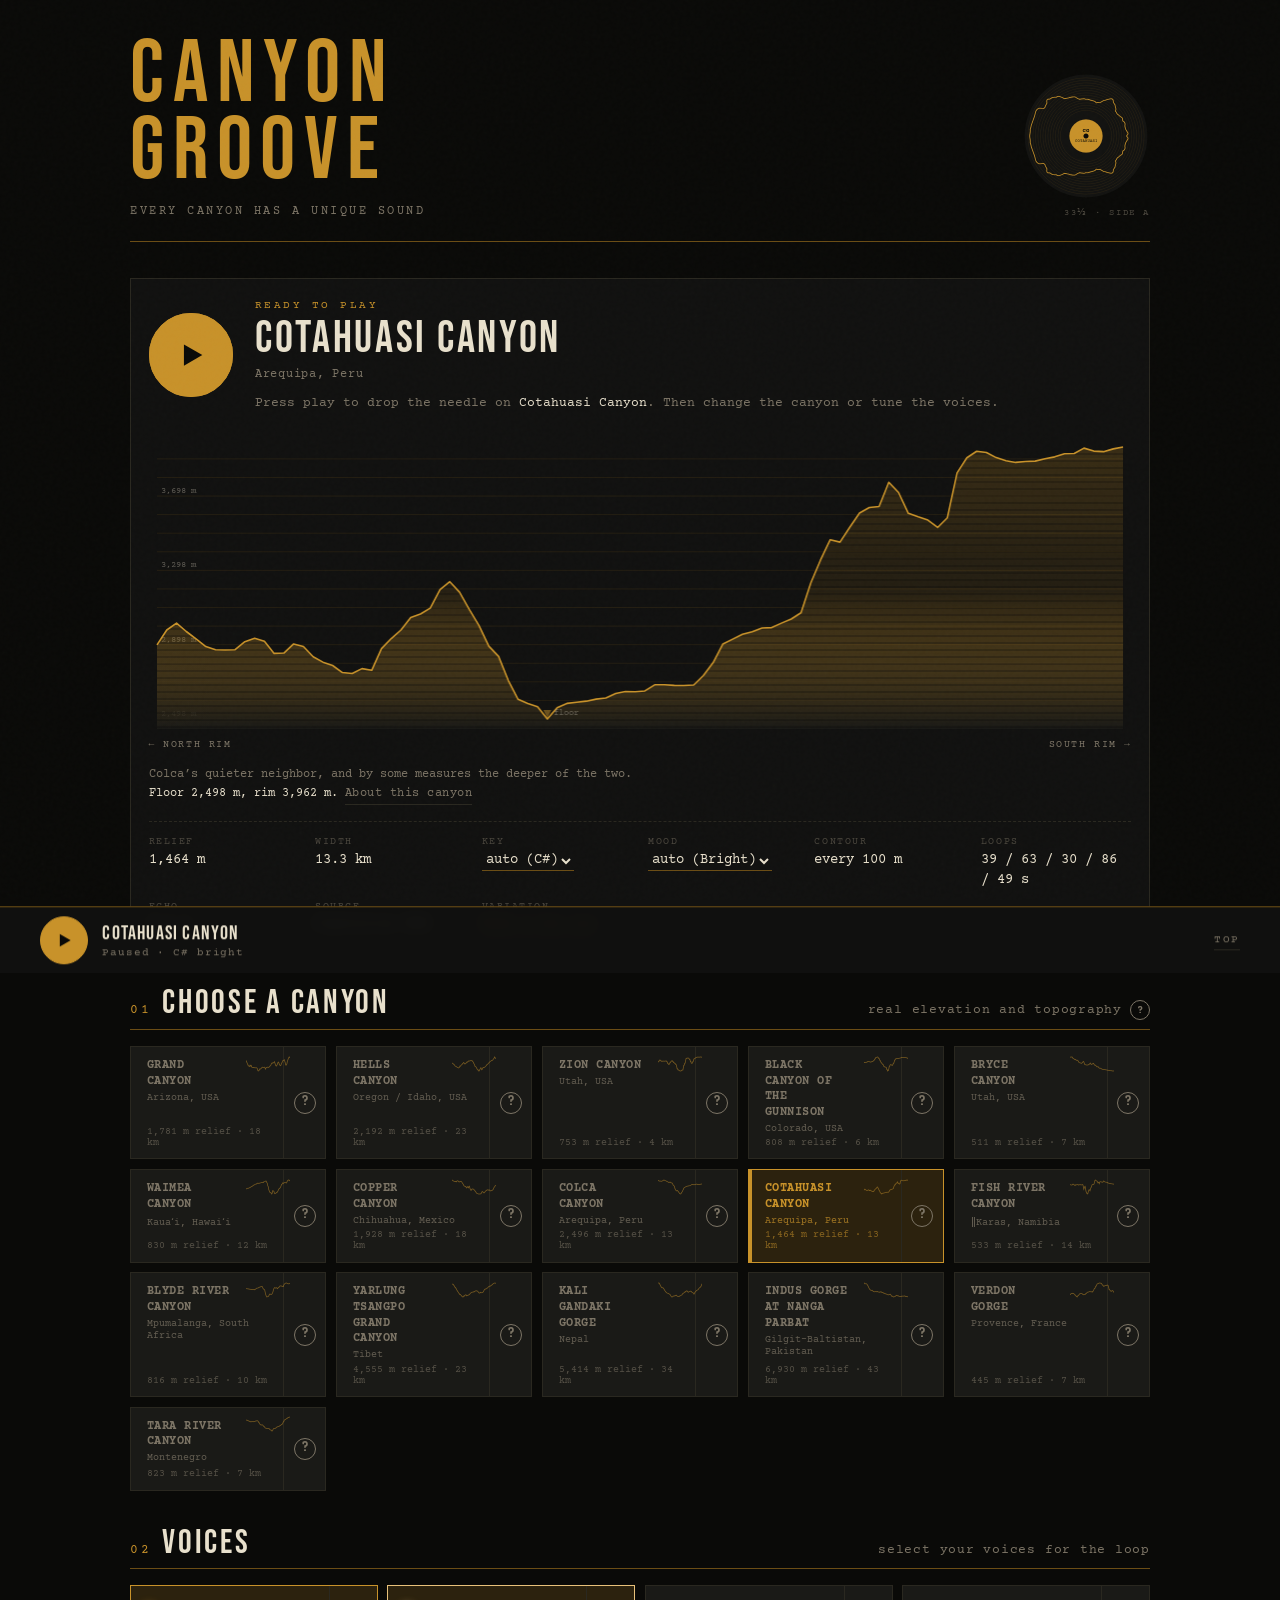
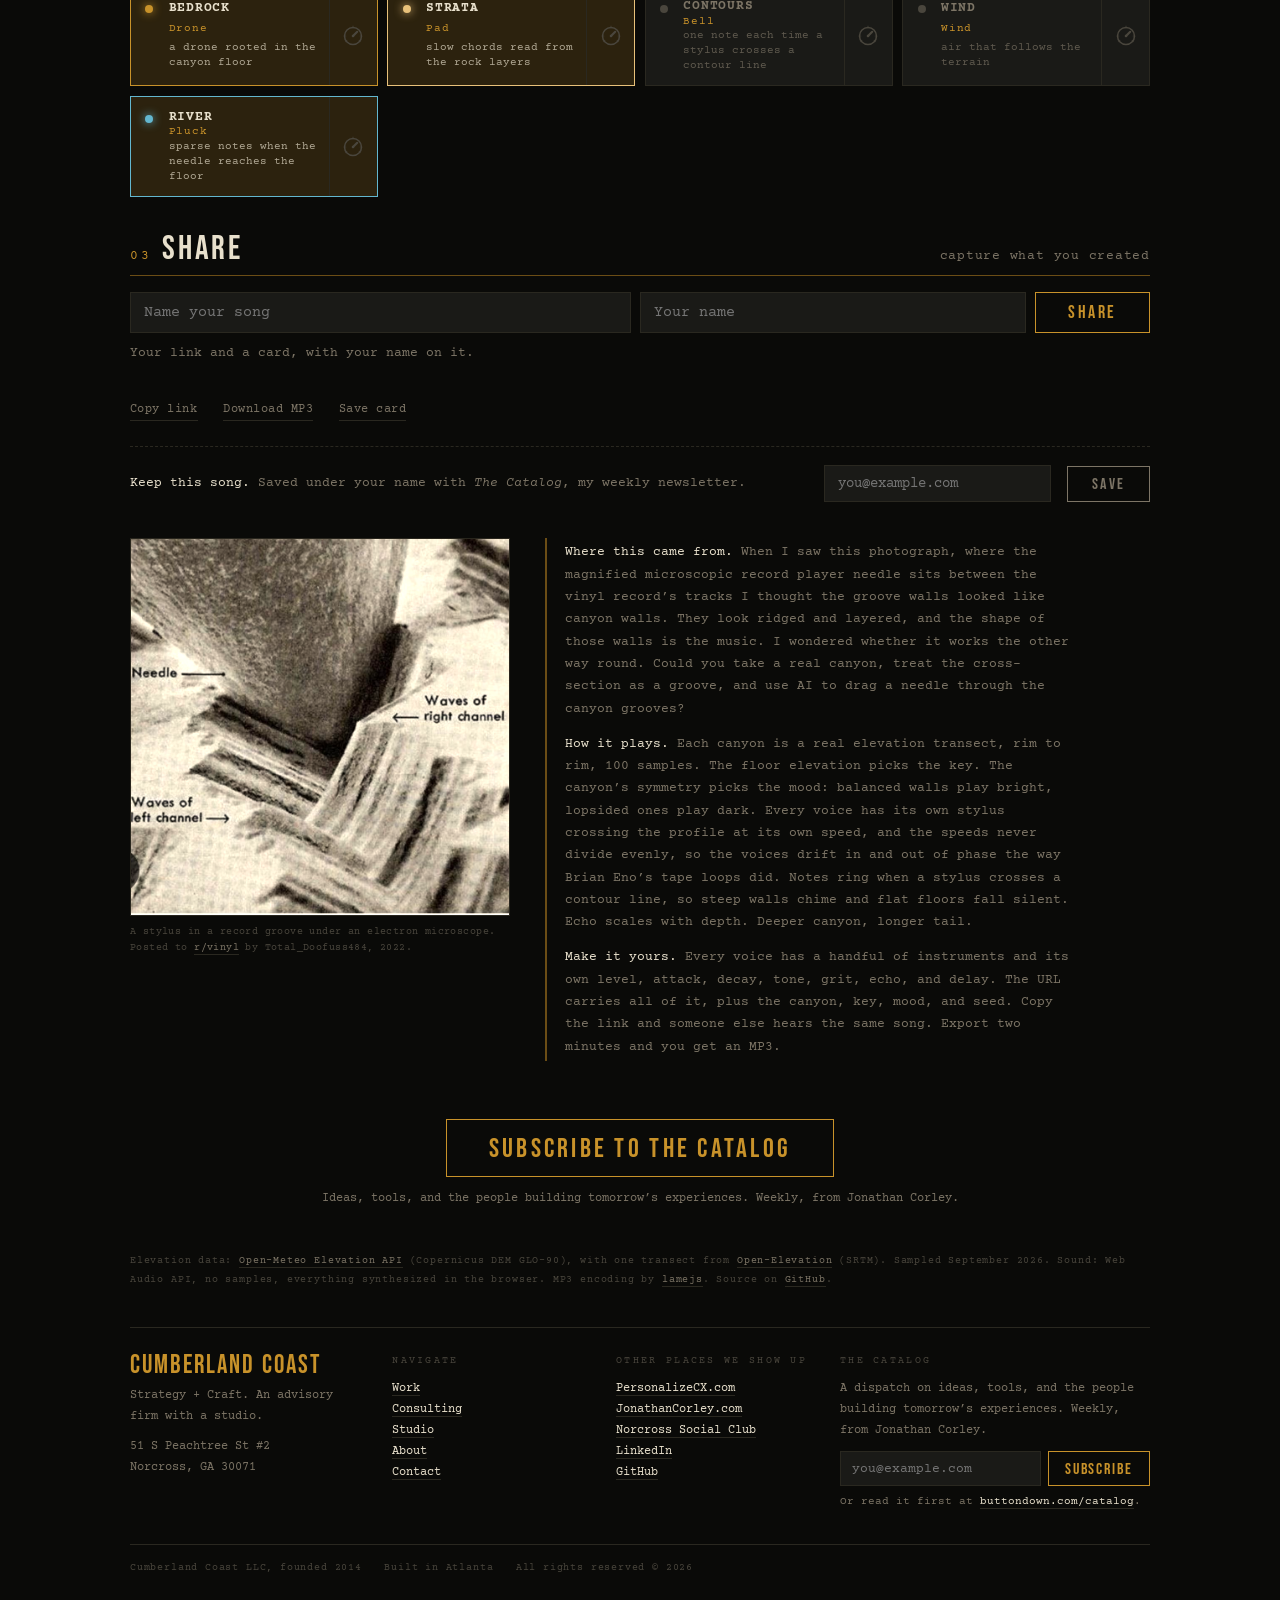
==== commit 1484ffee: "Plain-language save errors and song-named metadata Buttondown's rejection messages are written for t" ====
--- a/index.html
+++ b/index.html
@@ -345,8 +345,8 @@
     <input type="hidden" name="embed" value="1">
     <input type="hidden" name="tag" value="canyon-groove">
     <input type="hidden" name="metadata__source" value="canyon-groove">
-    <input type="hidden" name="metadata__cut-name" id="mCutName" value="">
-    <input type="hidden" name="metadata__cut-url" id="mCutUrl" value="">
+    <input type="hidden" name="metadata__song-name" id="mCutName" value="">
+    <input type="hidden" name="metadata__song-url" id="mCutUrl" value="">
     <input type="hidden" name="metadata__canyon" id="mCanyon" value="">
     <div class="keep-text"><b>Keep this song.</b> Saved under your name with <em>The Catalog</em>, my weekly newsletter.</div>
     <input type="email" name="email" placeholder="you@example.com" required autocomplete="email" aria-label="Email">
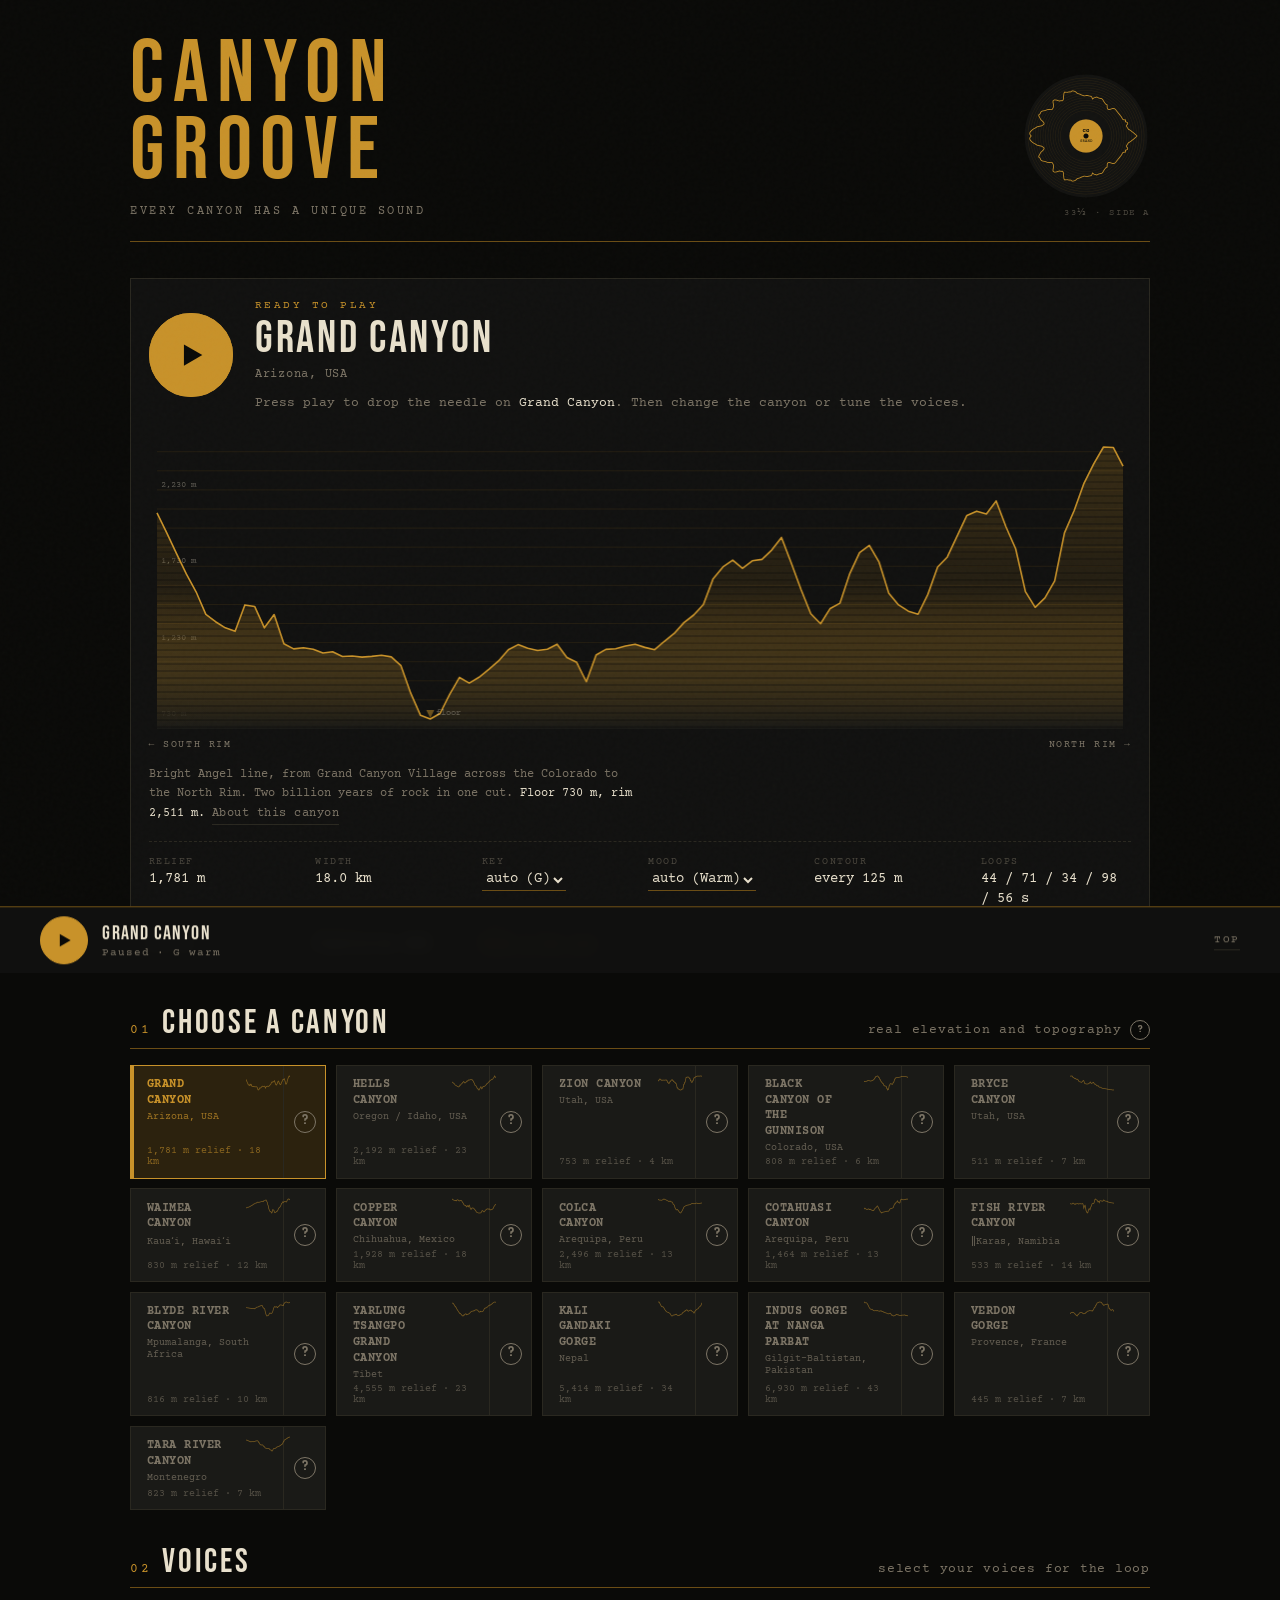
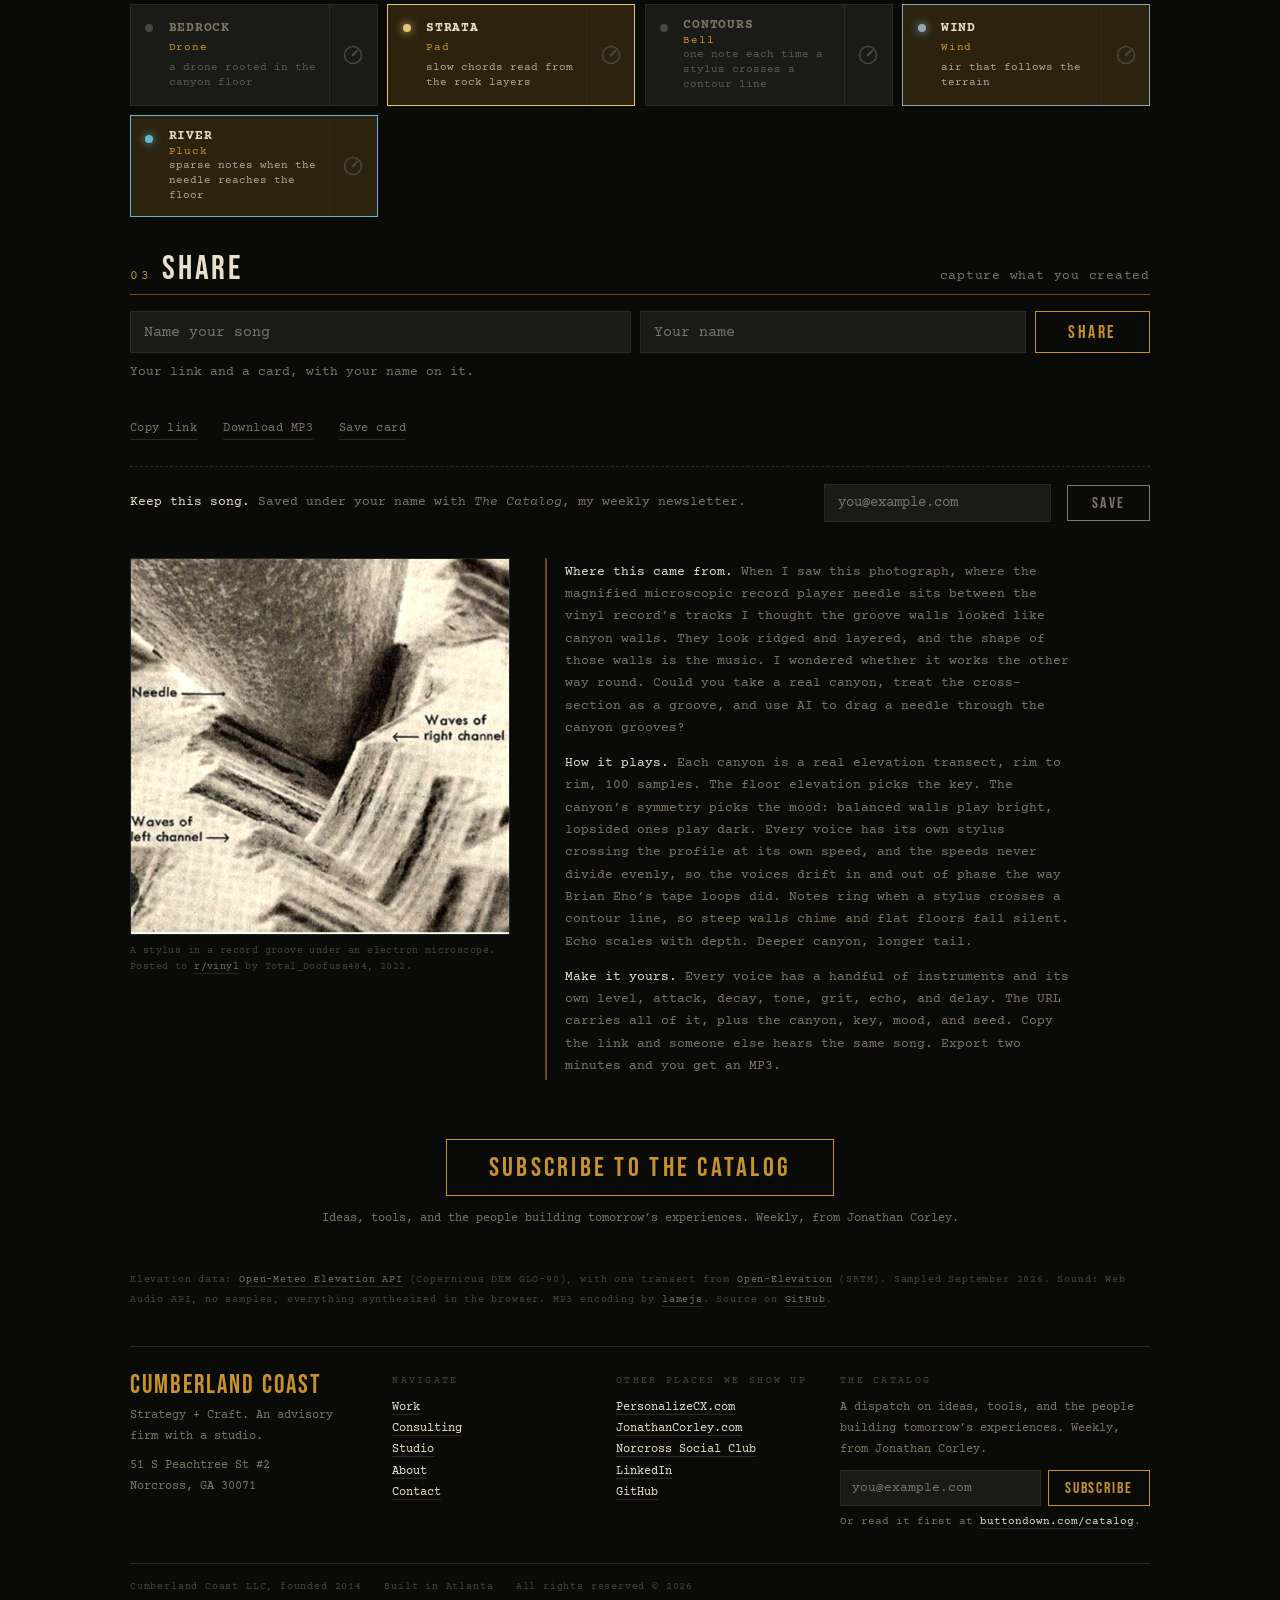
==== commit e3760b45: "Play through the iPhone silent switch Safari files a bare AudioContext as ambient sound, which the s" ====
--- a/index.html
+++ b/index.html
@@ -947,7 +947,31 @@
 
 /* --------------------------------------------------------------- transport */
 const audio = { ctx: null, eng: null, playing: false, timer: null };
+/* iOS files a bare AudioContext under "ambient" sound, which the silent switch
+   mutes. Music apps use "playback", which plays through it, and that is what a
+   person pressing Play expects. Safari 16.4+ lets a page ask for it directly;
+   older iOS gets there by playing a silent audio element on the same tap. */
+let iosKeepAlive = null;
+function isIOS() { return /iPad|iPhone|iPod/.test(navigator.userAgent) || (navigator.maxTouchPoints > 1 && /Macintosh/.test(navigator.userAgent)); }
+function silentWavUrl() {
+  const sr = 8000, n = sr / 2, buf = new ArrayBuffer(44 + n * 2), v = new DataView(buf);
+  const w = (o, t) => { for (let i = 0; i < t.length; i++) v.setUint8(o + i, t.charCodeAt(i)); };
+  w(0, 'RIFF'); v.setUint32(4, 36 + n * 2, true); w(8, 'WAVE'); w(12, 'fmt '); v.setUint32(16, 16, true);
+  v.setUint16(20, 1, true); v.setUint16(22, 1, true); v.setUint32(24, sr, true); v.setUint32(28, sr * 2, true);
+  v.setUint16(32, 2, true); v.setUint16(34, 16, true); w(36, 'data'); v.setUint32(40, n * 2, true);
+  return URL.createObjectURL(new Blob([buf], { type: 'audio/wav' }));
+}
+function claimPlaybackAudio() {
+  try { if (navigator.audioSession) { navigator.audioSession.type = 'playback'; return 'session'; } } catch (e) { /* fall through */ }
+  if (!isIOS()) return 'none';
+  if (!iosKeepAlive) { iosKeepAlive = new Audio(silentWavUrl()); iosKeepAlive.loop = true; iosKeepAlive.setAttribute('playsinline', ''); }
+  const p = iosKeepAlive.play(); if (p && p.catch) p.catch(() => {});
+  return 'element';
+}
+function releasePlaybackAudio() { if (iosKeepAlive) iosKeepAlive.pause(); }
+
 function play() {
+  claimPlaybackAudio();            // must run inside the tap, before any audio starts
   if (!audio.ctx) audio.ctx = new AC();
   if (audio.ctx.state === 'suspended') audio.ctx.resume();
   if (audio.eng) audio.eng.dispose();
@@ -962,6 +986,7 @@
 function stop(quiet) {
   if (!audio.playing) return;
   audio.eng.dispose(); audio.eng = null;
+  releasePlaybackAudio();
   clearInterval(audio.timer); audio.timer = null;
   audio.playing = false;
   ui.playing(false);
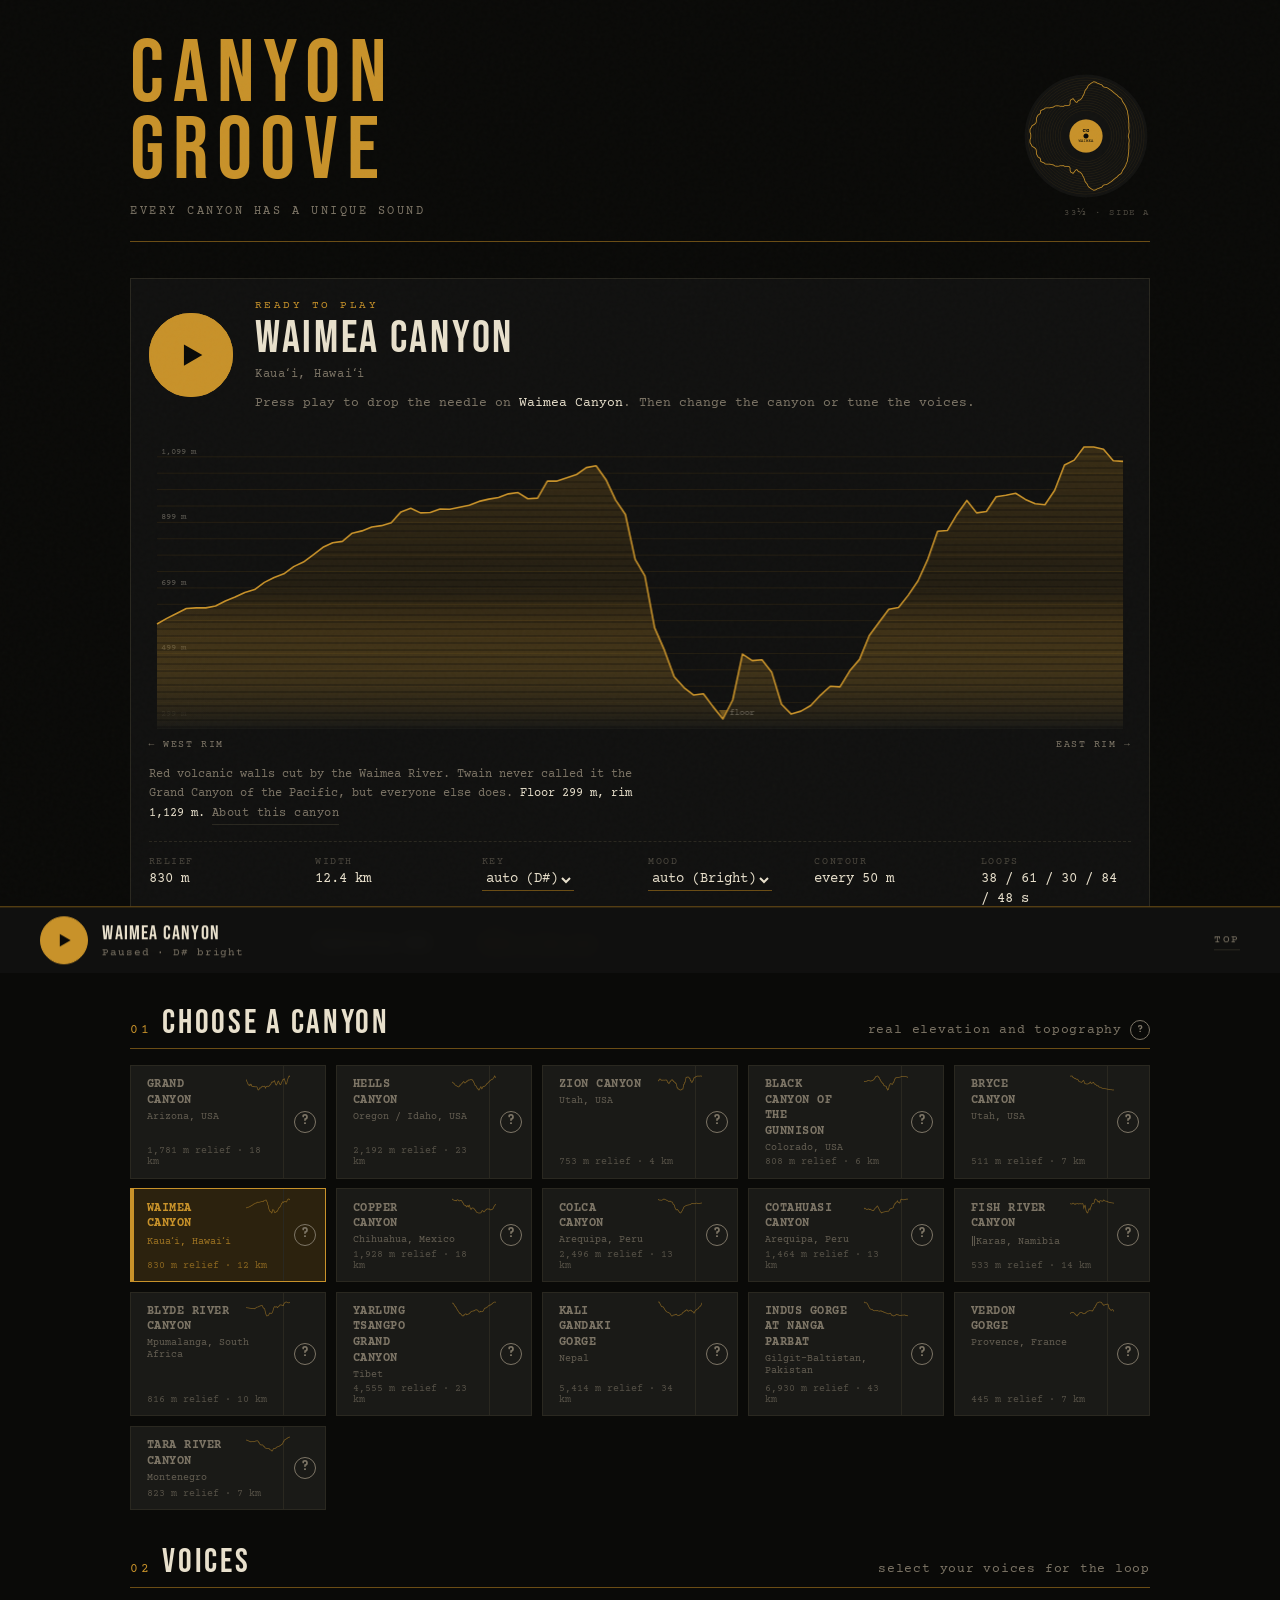
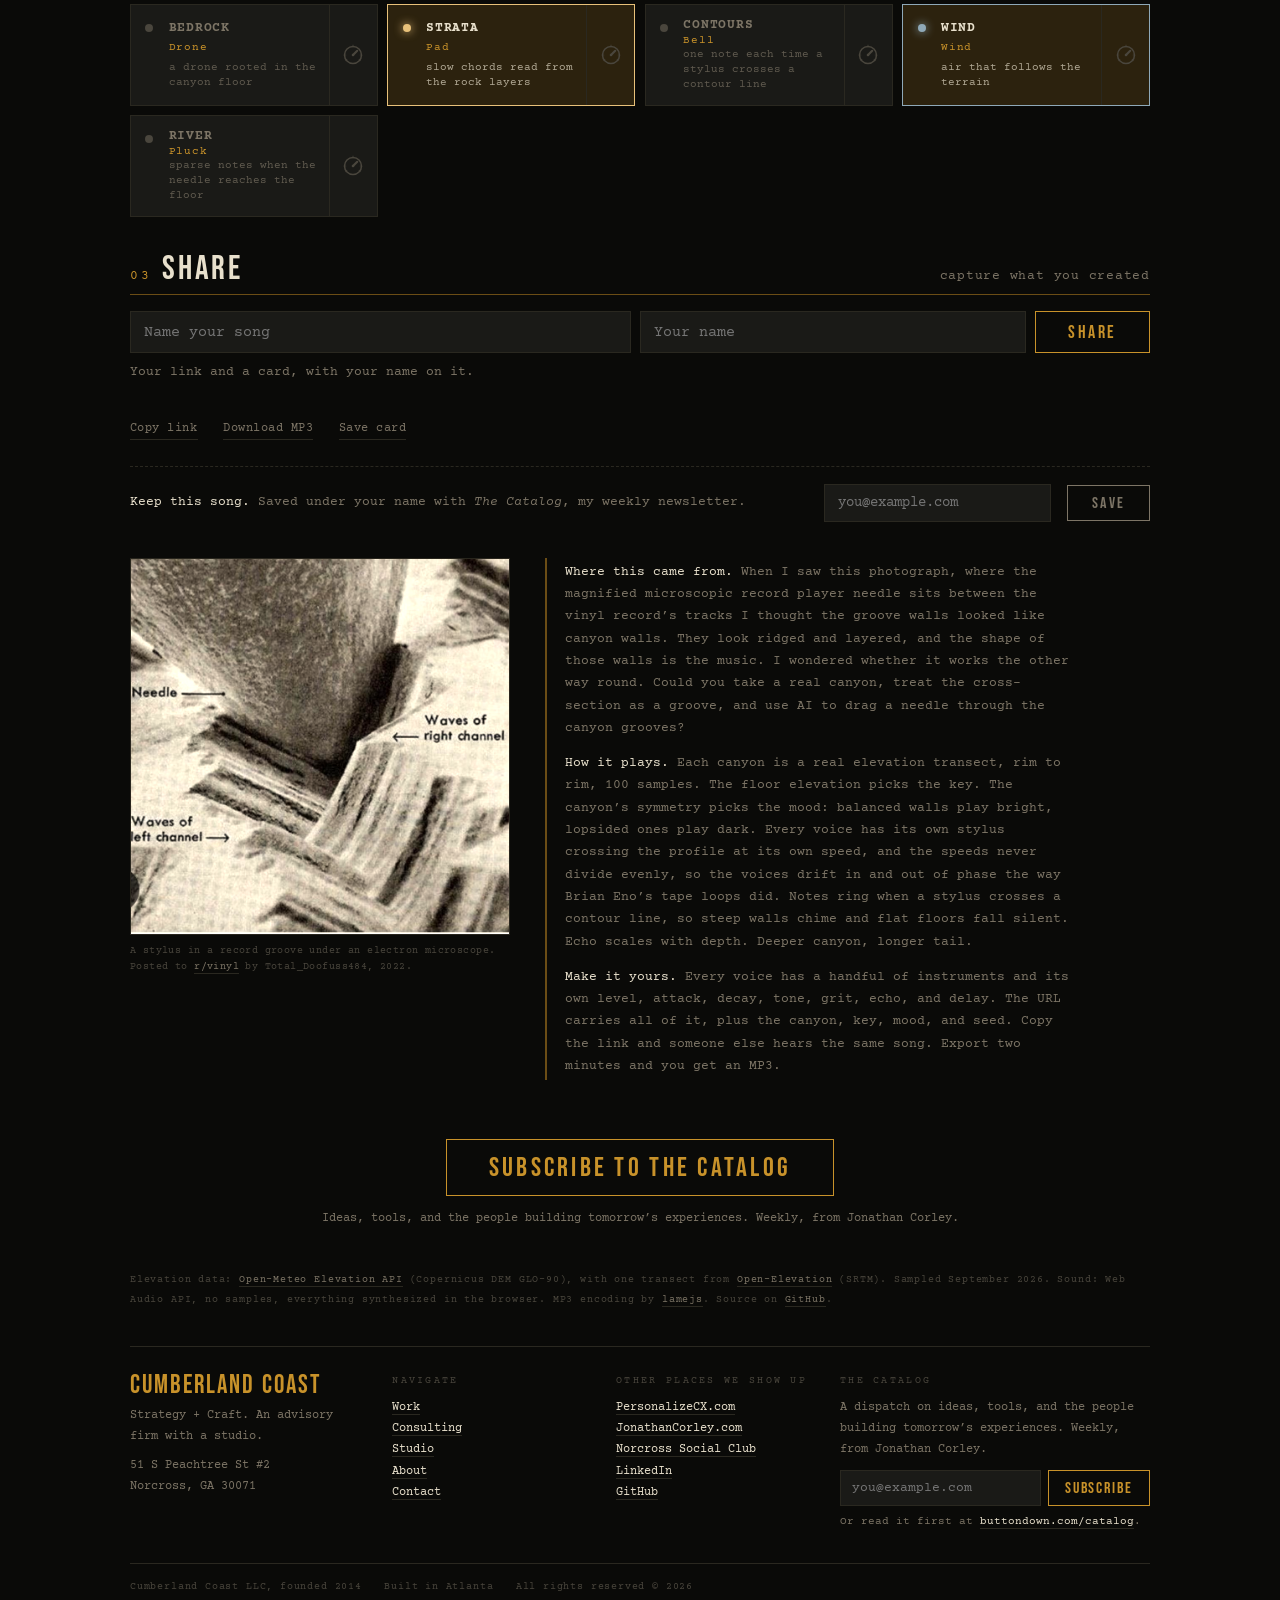
==== commit e3f462b8: "iPhone silent switch: always start the silent element on iOS; stop caching the page The Audio Sessio" ====
--- a/index.html
+++ b/index.html
@@ -962,11 +962,16 @@
   return URL.createObjectURL(new Blob([buf], { type: 'audio/wav' }));
 }
 function claimPlaybackAudio() {
-  try { if (navigator.audioSession) { navigator.audioSession.type = 'playback'; return 'session'; } } catch (e) { /* fall through */ }
-  if (!isIOS()) return 'none';
-  if (!iosKeepAlive) { iosKeepAlive = new Audio(silentWavUrl()); iosKeepAlive.loop = true; iosKeepAlive.setAttribute('playsinline', ''); }
+  // Ask for playback, then on iOS also start the silent element regardless.
+  // Inside a frame from another site (the WordPress embed) the Audio Session
+  // request may not reach the audio session iOS actually uses, but a playing
+  // media element always switches it, the same way a YouTube embed does.
+  let how = 'none';
+  try { if (navigator.audioSession) { navigator.audioSession.type = 'playback'; how = 'session'; } } catch (e) { /* keep going */ }
+  if (!isIOS()) return how;
+  if (!iosKeepAlive) { iosKeepAlive = new Audio(silentWavUrl()); iosKeepAlive.loop = true; iosKeepAlive.setAttribute('playsinline', ''); iosKeepAlive.volume = 1; }
   const p = iosKeepAlive.play(); if (p && p.catch) p.catch(() => {});
-  return 'element';
+  return how === 'session' ? 'session+element' : 'element';
 }
 function releasePlaybackAudio() { if (iosKeepAlive) iosKeepAlive.pause(); }
 
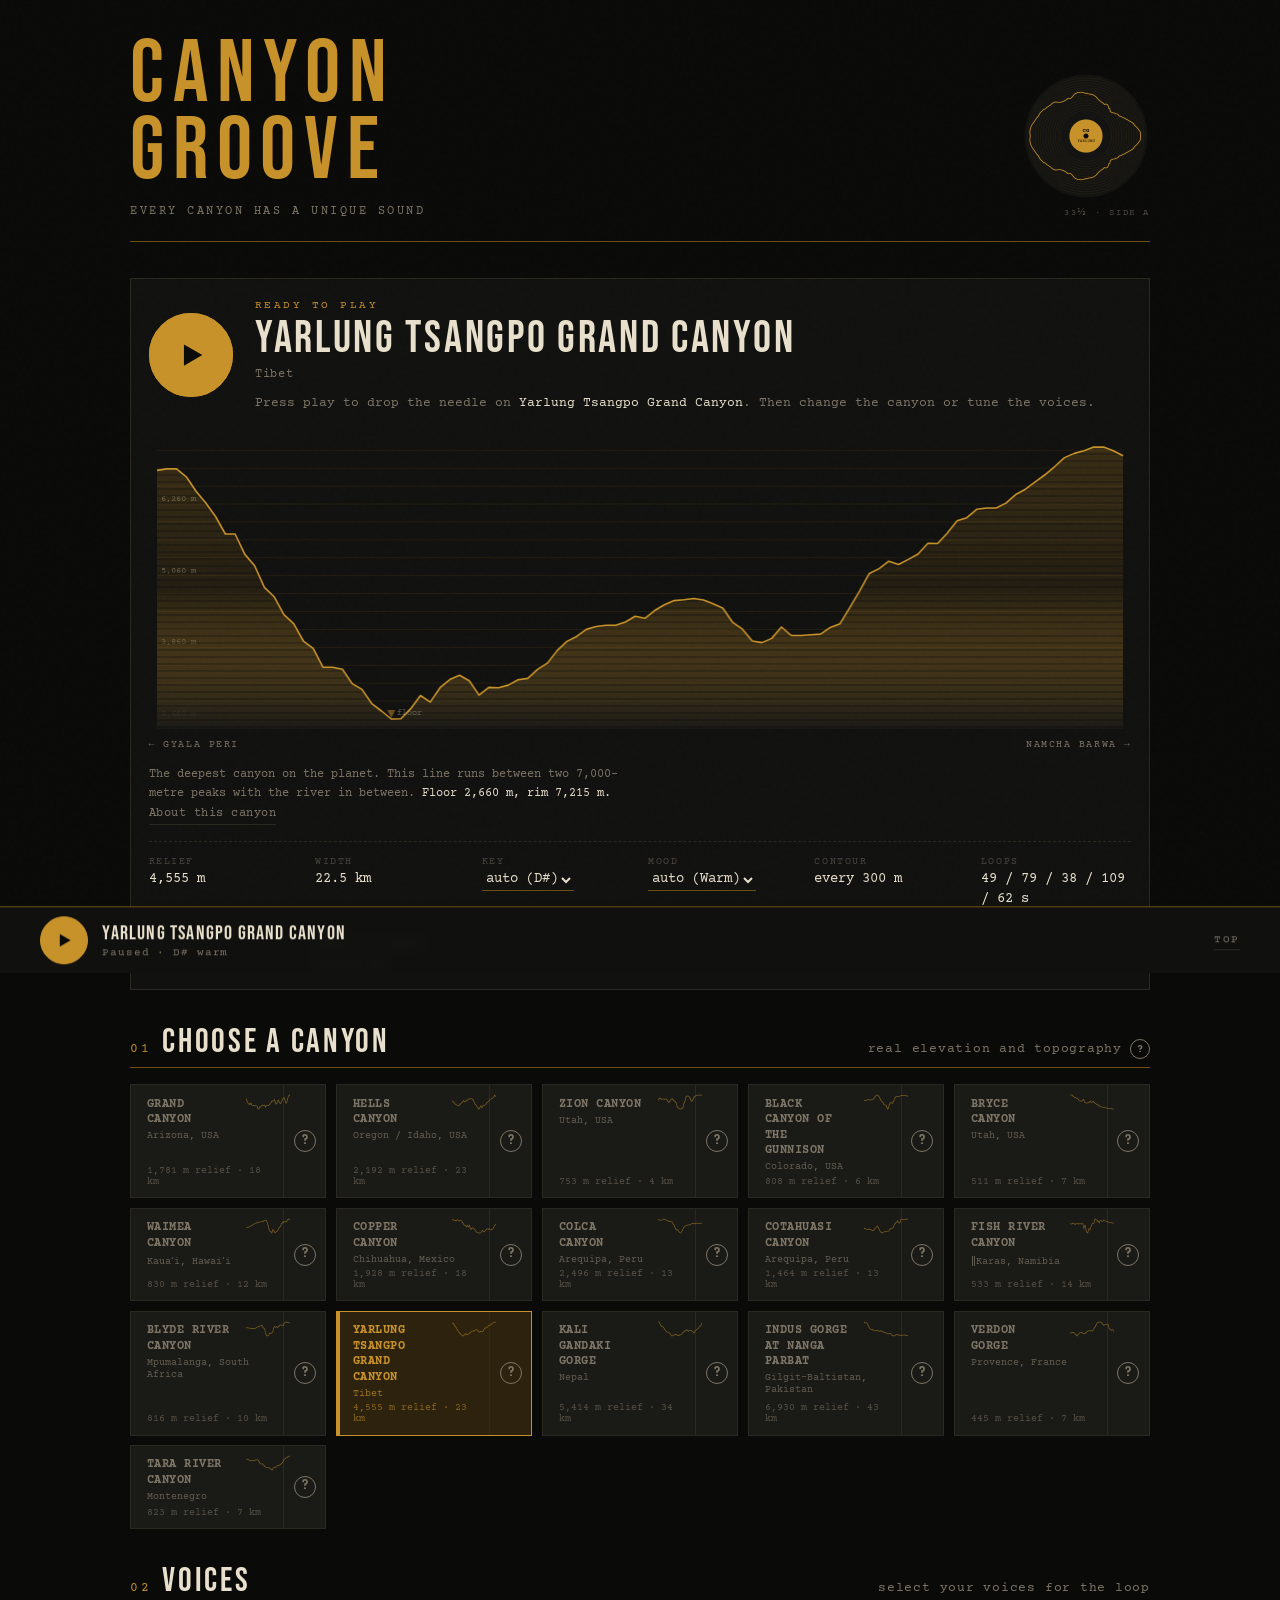
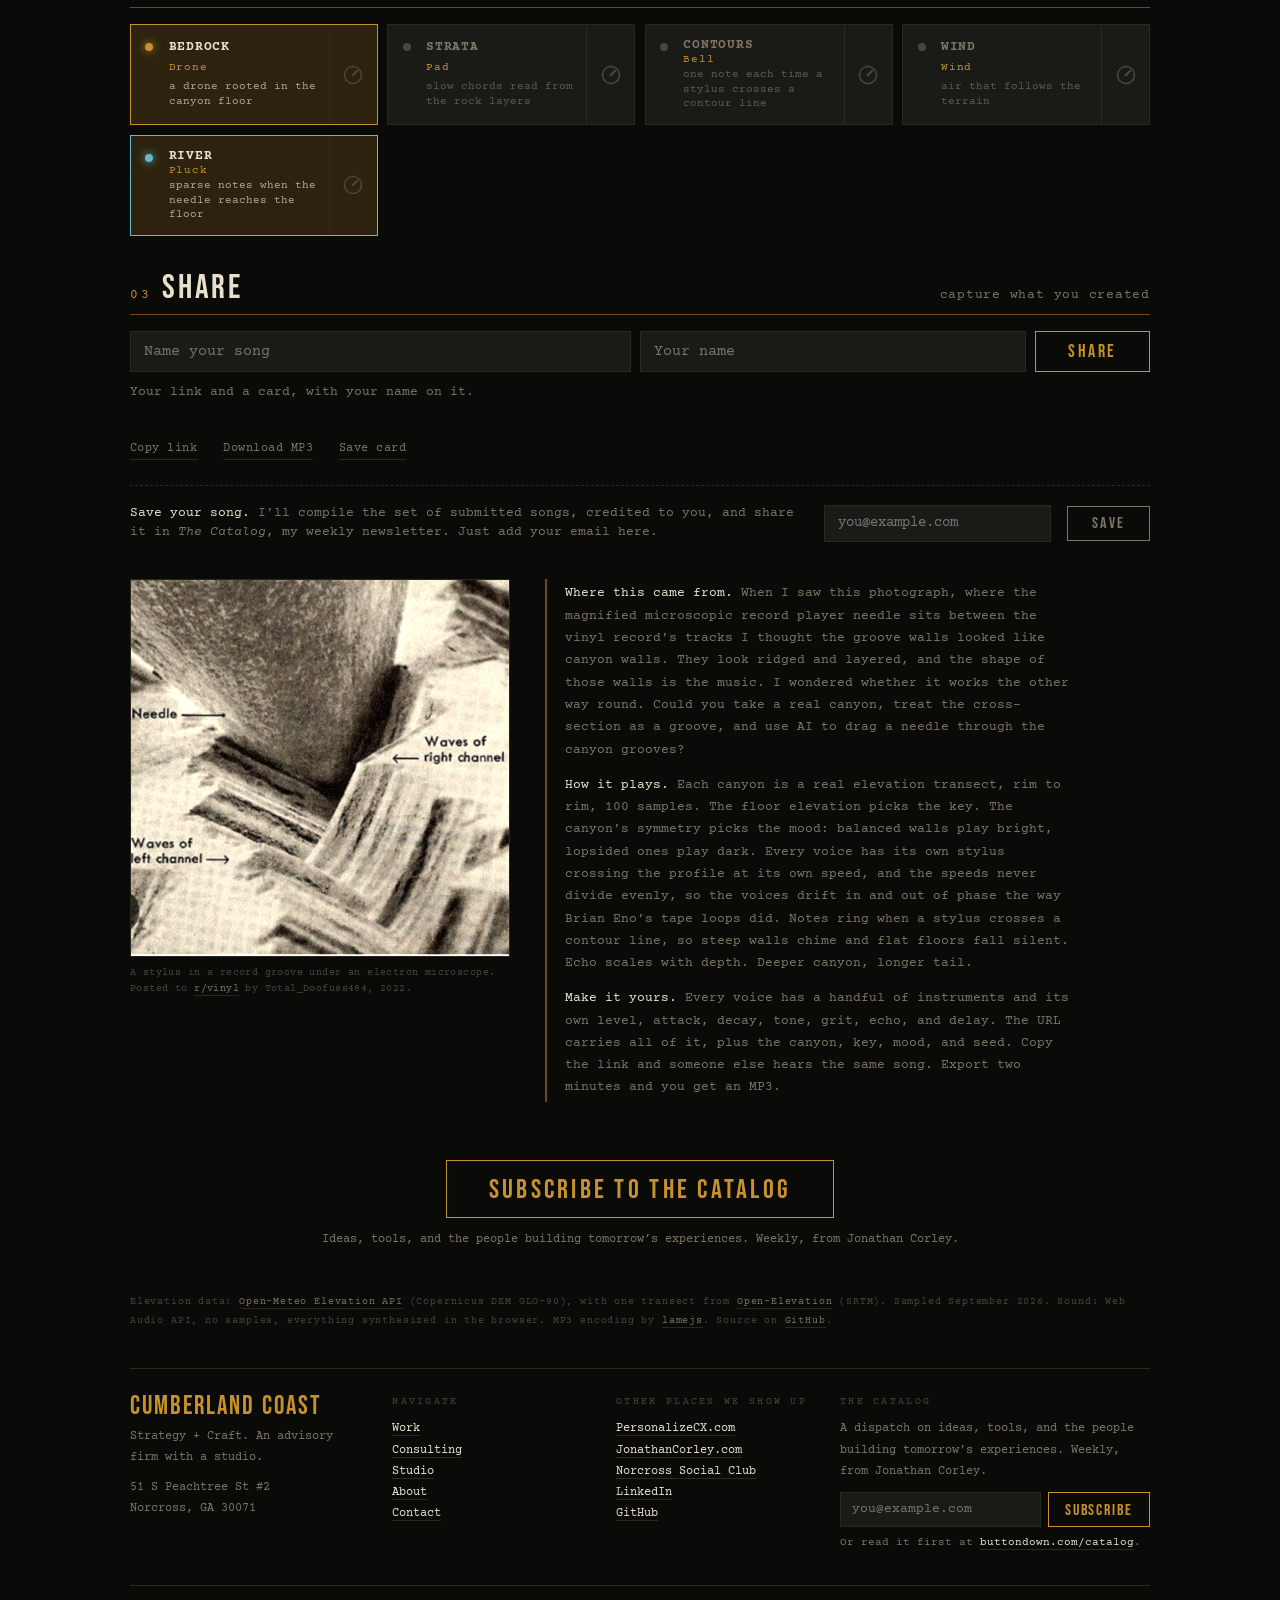
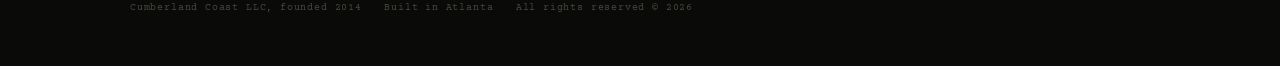
==== commit a42d7577: "Canyon info opens above the list; remove Variation; say what happens to saved songs The canyon info " ====
--- a/index.html
+++ b/index.html
@@ -20,7 +20,7 @@
 <link rel="preconnect" href="https://fonts.googleapis.com">
 <link rel="preconnect" href="https://fonts.gstatic.com" crossorigin>
 <link rel="stylesheet" href="https://fonts.googleapis.com/css2?family=Bebas+Neue&family=Courier+Prime:ital,wght@0,400;0,700;1,400&display=swap">
-<link rel="stylesheet" href="assets/site.css?v=4">
+<link rel="stylesheet" href="assets/site.css?v=5">
 <style>
   :root {
     --bg: #0a0a08; --surface: #111110; --groove: #1a1a17; --edge: #2a2820;
@@ -222,7 +222,7 @@
   .credits a:hover { color: var(--amber); }
 
   /* Info panel (inline, never a modal: it has to behave inside an iframe) */
-  .info-panel { margin-top: .6rem; border: 1px solid var(--amber-dim); background: var(--surface); padding: 1rem 1.1rem 1.1rem; font-size: .82rem; line-height: 1.65; }
+  .info-panel { scroll-margin-top: 1.2rem; margin-bottom: .6rem; border: 1px solid var(--amber-dim); background: var(--surface); padding: 1rem 1.1rem 1.1rem; font-size: .82rem; line-height: 1.65; }
   .info-head { display: flex; justify-content: space-between; align-items: flex-start; gap: 1rem; margin-bottom: .6rem; }
   .info-head h3 { font-family: var(--display); font-size: 1.8rem; letter-spacing: .08em; font-weight: 400; color: var(--amber); line-height: 1; margin-bottom: .2rem; }
   .info-head .sub { font-size: .66rem; letter-spacing: .16em; text-transform: uppercase; color: var(--cream-dim); }
@@ -299,14 +299,13 @@
     <div>Loops <b id="rLoops"></b></div>
     <div>Echo <b id="rEcho"></b></div>
     <div>Source <b id="rSource"></b></div>
-    <div>Variation <b><button class="link" id="btnRecut" type="button" title="Same canyon, a new variation">Make a new one</button></b></div>
   </div>
 </section>
 
 <section aria-labelledby="lbl-canyon">
   <div class="label"><h2 id="lbl-canyon"><span class="num">01</span>Choose a canyon</h2><span class="sub">real elevation and topography <button class="qbtn" id="methodBtn" type="button" aria-label="How the topography was measured" title="How the topography was measured">?</button></span></div>
+  <div class="info-panel" id="infoPanel" hidden aria-live="polite"></div>
   <div class="canyon-grid" id="canyonGrid" role="group" aria-label="Canyons"></div>
-  <div class="info-panel" id="infoPanel" hidden aria-live="polite"></div>
 </section>
 
 <section aria-labelledby="lbl-voices">
@@ -348,7 +347,7 @@
     <input type="hidden" name="metadata__song-name" id="mCutName" value="">
     <input type="hidden" name="metadata__song-url" id="mCutUrl" value="">
     <input type="hidden" name="metadata__canyon" id="mCanyon" value="">
-    <div class="keep-text"><b>Keep this song.</b> Saved under your name with <em>The Catalog</em>, my weekly newsletter.</div>
+    <div class="keep-text"><b>Save your song.</b> I’ll compile the set of submitted songs, credited to you, and share it in <em>The Catalog</em>, my weekly newsletter. Just add your email here.</div>
     <input type="email" name="email" placeholder="you@example.com" required autocomplete="email" aria-label="Email">
     <button class="btn btn-secondary" type="submit">Save</button>
   </form>
@@ -383,7 +382,7 @@
   <a href="#top" id="dockTop">Top</a>
 </div>
 
-<script src="assets/site.js?v=4"></script>
+<script src="assets/site.js?v=5"></script>
 <script>
 'use strict';
 
@@ -1421,7 +1420,6 @@
   $('btnPass').addEventListener('click', passNeedle);
   $('cutName').addEventListener('change', () => { state.cut.name = cleanName($('cutName').value, 40); writeHash(); ui.cutInfo(); });
   $('byName').addEventListener('keydown', e => { if (e.key === 'Enter') { e.preventDefault(); passNeedle(); } });
-  $('btnRecut').addEventListener('click', () => { state.seed = (Math.random() * 1e9) >>> 0; writeHash(); restartIfPlaying(); ui.hint(); });
   $('btnCopy').addEventListener('click', () => copyLink());
   $('methodBtn').addEventListener('click', e => methodDialog(e.currentTarget));
   document.addEventListener('keydown', e => { if (e.key === 'Escape') closeInfo(); });
@@ -1445,8 +1443,8 @@
       if (j.ok) {
         copyLink(true);
         setStatus(j.state === 'new'
-          ? '<span class="ok">Saved “' + esc(name) + '”.</span> Check your inbox for a confirmation from The Catalog, then you’re in. Link copied.'
-          : '<span class="ok">Saved “' + esc(name) + '”</span> to your existing subscription. Link copied.');
+          ? '<span class="ok">Saved “' + esc(name) + '”.</span> It’s in the set for an upcoming issue. Check your inbox to confirm your subscription to The Catalog.'
+          : '<span class="ok">Saved “' + esc(name) + '”.</span> It’s in the set for an upcoming issue of The Catalog.');
         form.reset();
       } else setStatus('<span class="warn">' + esc(j.error || 'Could not save.') + '</span>');
     } catch (err) { /* route unavailable: fall through to the plain form */ }
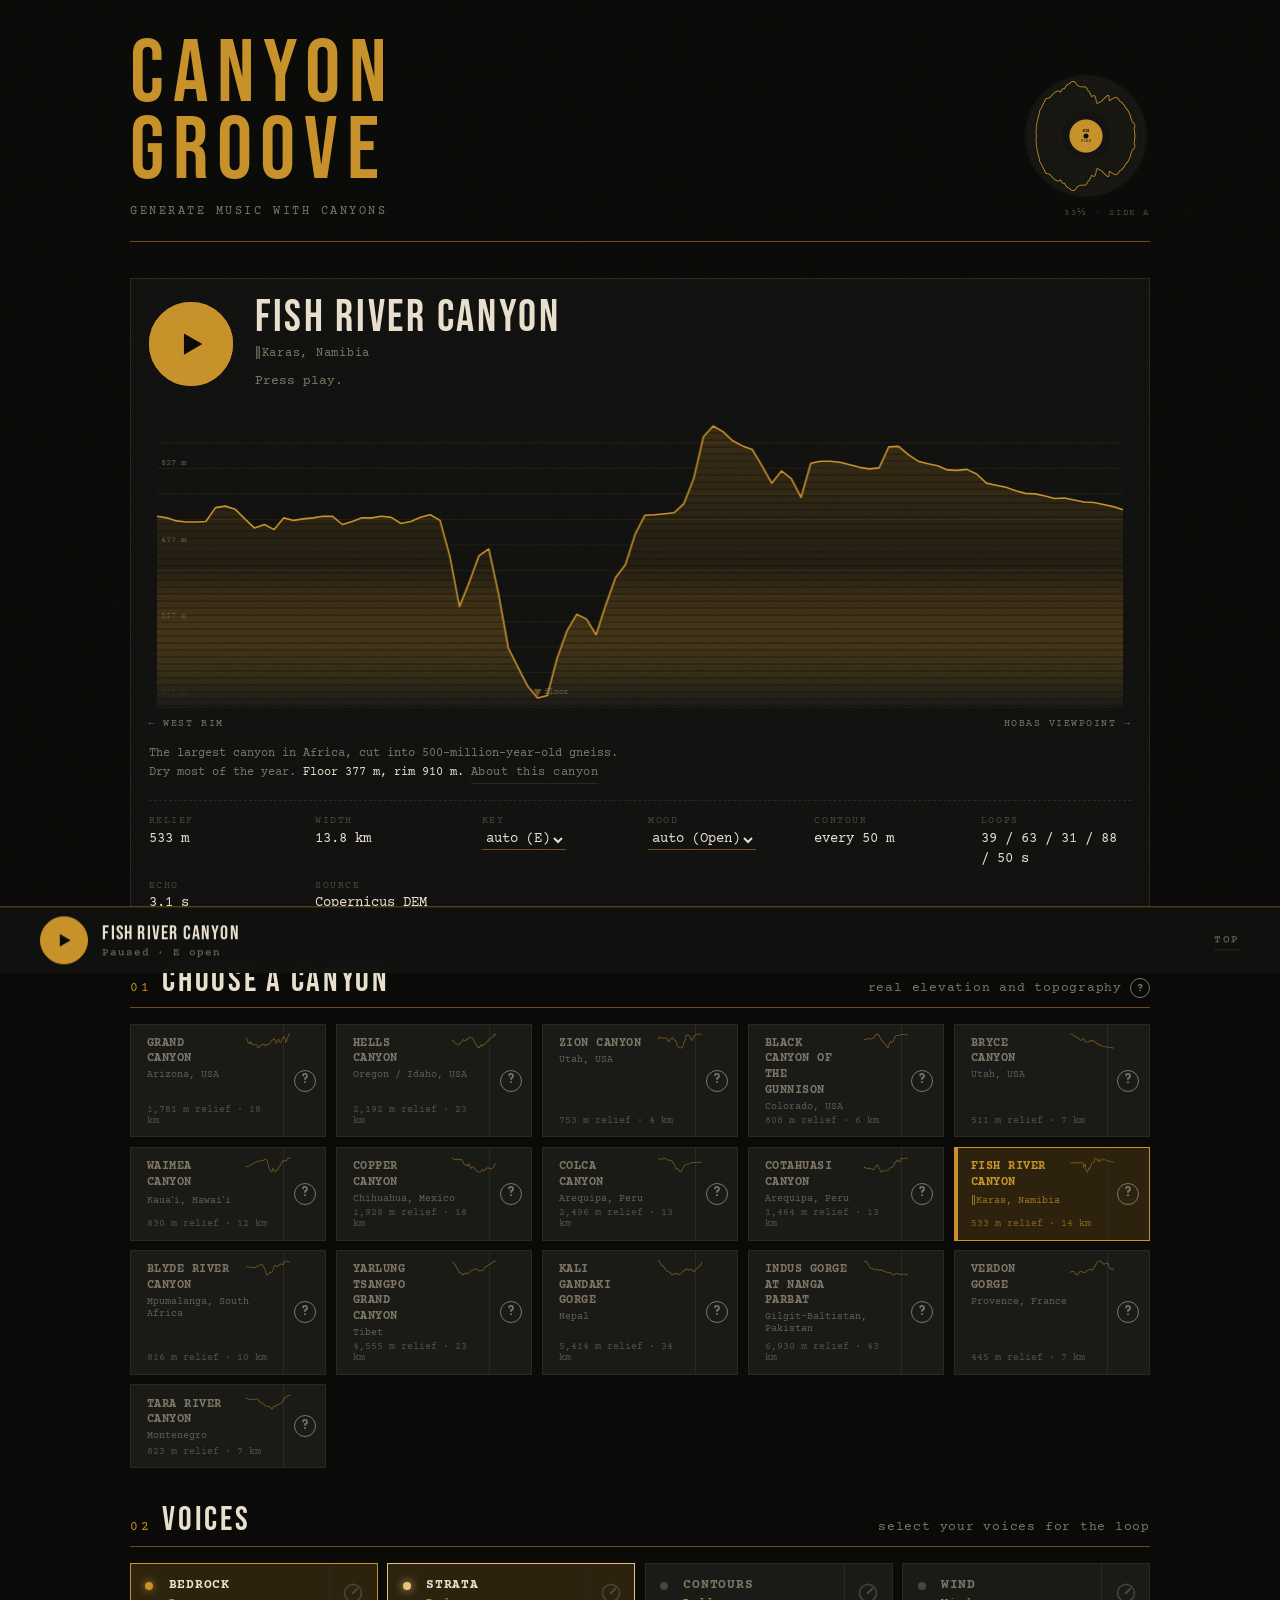
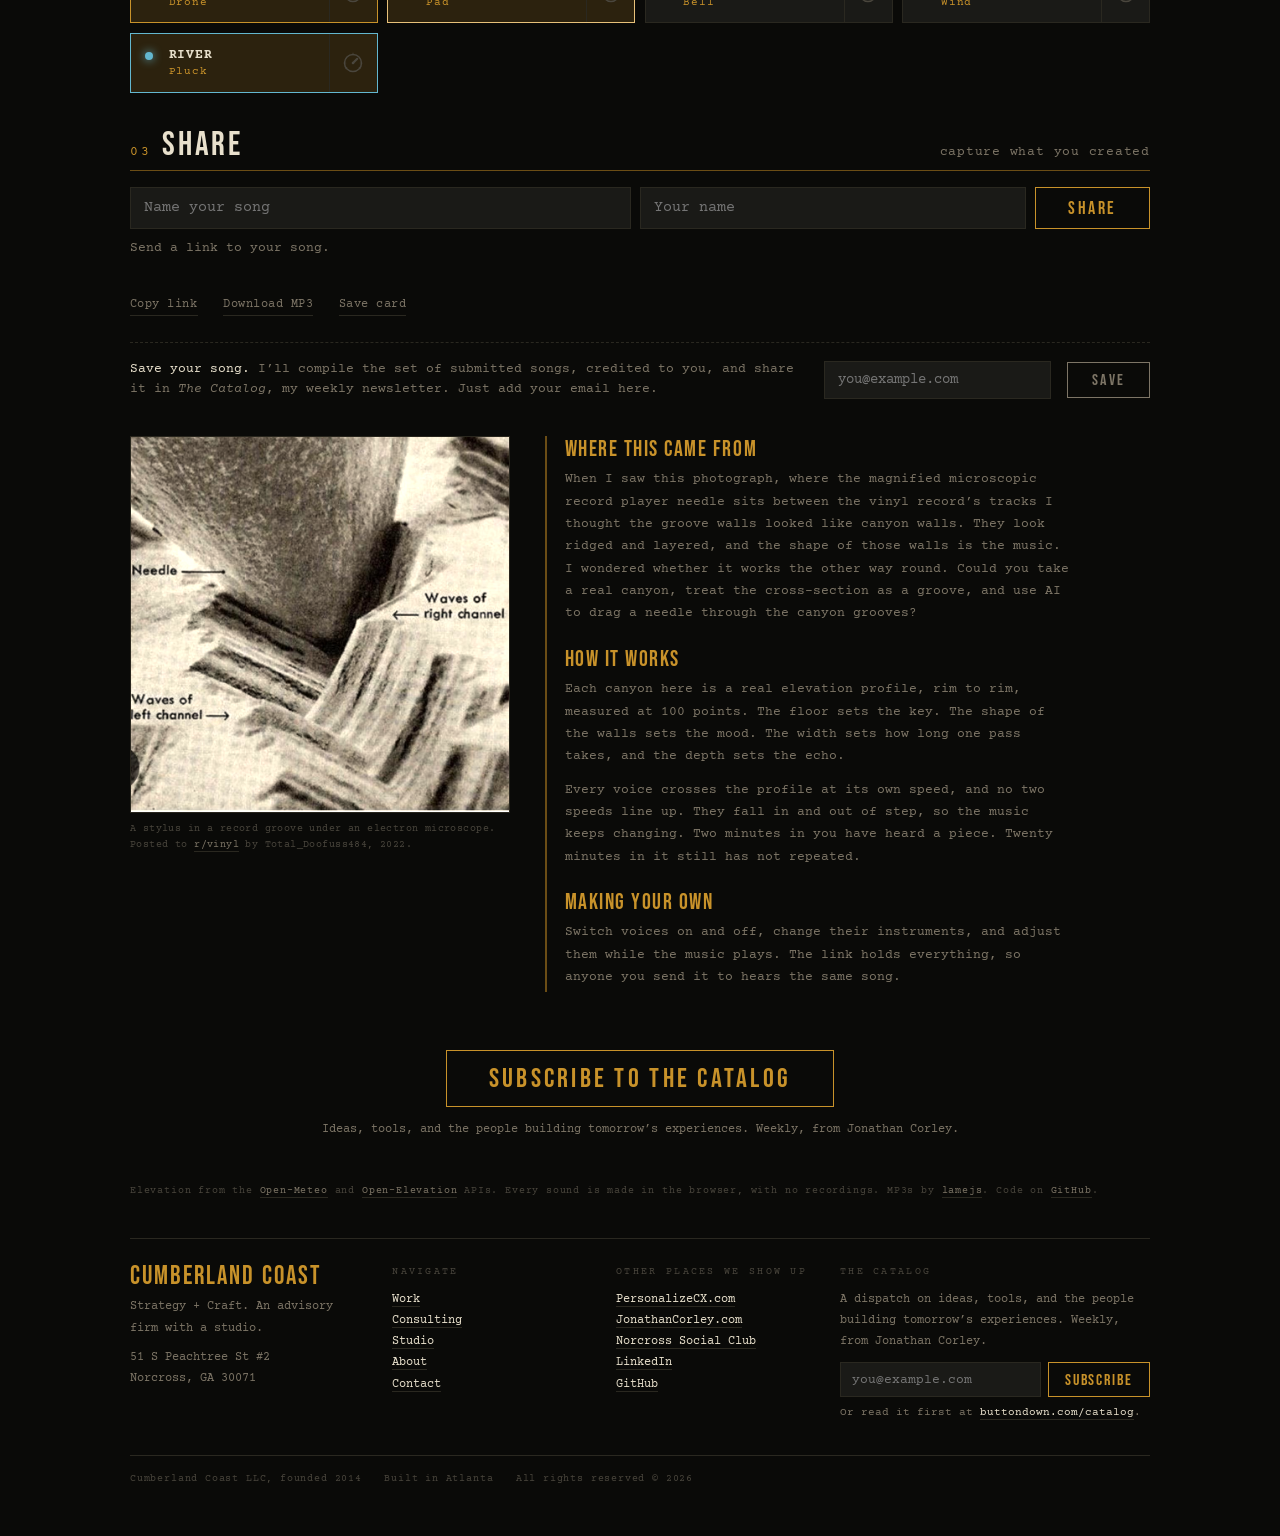
==== commit 2cf4e224: "Copy pass: plainer words, fewer explanations Headline becomes Generate music with canyons. Drops the" ====
--- a/index.html
+++ b/index.html
@@ -133,13 +133,12 @@
   .pad:hover { border-color: var(--amber-dim); }
   .pad.on { border-color: var(--pad-color, var(--amber)); background: var(--amber-glow); }
   .pad.tuning { box-shadow: 0 0 0 1px var(--pad-color, var(--amber)) inset; }
-  .pad-main { background: transparent; border: 0; color: var(--cream-dim); text-align: left; cursor: pointer; padding: .8rem .6rem .75rem .9rem; display: grid; grid-template-columns: 12px 1fr; gap: .1rem .7rem; align-items: center; }
+  .pad-main { background: transparent; border: 0; color: var(--cream-dim); text-align: left; cursor: pointer; padding: .8rem .6rem .75rem .9rem; display: grid; grid-template-columns: 12px 1fr; gap: .1rem .7rem; align-items: center; min-height: 58px; }
   .pad.on .pad-main { color: var(--cream); }
-  .pad .led { width: 8px; height: 8px; border-radius: 50%; background: var(--faint); grid-row: span 3; align-self: start; margin-top: .35rem; transition: background .15s, box-shadow .15s; }
+  .pad .led { width: 8px; height: 8px; border-radius: 50%; background: var(--faint); grid-row: span 2; align-self: start; margin-top: .35rem; transition: background .15s, box-shadow .15s; }
   .pad.on .led { background: var(--pad-color, var(--amber)); box-shadow: 0 0 10px var(--pad-color, var(--amber)); }
   .pad .pad-name { font-weight: 700; font-size: .8rem; letter-spacing: .06em; text-transform: uppercase; }
   .pad .pad-inst { font-size: .68rem; color: var(--amber); letter-spacing: .08em; }
-  .pad .pad-hint { font-size: .66rem; opacity: .7; line-height: 1.4; }
   .pad-tune { background: transparent; border: 0; border-left: 1px solid var(--edge); color: var(--faint); cursor: pointer; padding: 0 .6rem; min-width: 48px; display: grid; place-items: center; }
   .pad-tune svg { width: 24px; height: 24px; display: block; transition: transform .25s, color .15s; }
   .pad-tune:hover, .pad.tuning .pad-tune { color: var(--amber); }
@@ -161,7 +160,6 @@
   .vp-sliders { display: grid; grid-template-columns: repeat(auto-fit, minmax(160px, 1fr)); gap: .9rem 1.4rem; }
   .slider label { display: flex; justify-content: space-between; font-size: .6rem; letter-spacing: .2em; text-transform: uppercase; color: var(--amber); margin-bottom: .35rem; }
   .slider label span { color: var(--cream); letter-spacing: 0; }
-  .slider small { display: block; font-size: .62rem; color: var(--faint); margin-top: .3rem; line-height: 1.4; }
   input[type=range] { -webkit-appearance: none; appearance: none; width: 100%; height: 2px; background: var(--amber-dim); outline: none; margin: .6rem 0; }
   input[type=range]::-webkit-slider-thumb { -webkit-appearance: none; width: 18px; height: 18px; background: var(--amber); border-radius: 0; cursor: pointer; border: 0; }
   input[type=range]::-moz-range-thumb { width: 18px; height: 18px; background: var(--amber); border-radius: 0; cursor: pointer; border: 0; }
@@ -211,7 +209,9 @@
   .origin figcaption a { color: var(--cream-dim); text-decoration: none; border-bottom: 1px solid var(--edge); }
   .origin figcaption a:hover { color: var(--amber); }
   .about { font-size: .82rem; color: var(--cream-dim); line-height: 1.7; max-width: 66ch; border-left: 2px solid var(--amber-dim); padding: .2rem 0 .2rem 1.1rem; }
-  .about p + p { margin-top: .8rem; }
+  .about p + p { margin-top: .7rem; }
+  .about h3 { font-family: var(--display); font-weight: 400; font-size: 1.35rem; letter-spacing: .07em; color: var(--amber); line-height: 1; margin: 1.5rem 0 .5rem; }
+  .about h3:first-child { margin-top: 0; }
   .about strong { color: var(--cream); font-weight: 400; }
   .about em { color: var(--cream); font-style: italic; }
   .subscribe-cta { text-align: center; padding: 1.4rem 0 .4rem; }
@@ -229,6 +229,7 @@
   .info-body { display: grid; grid-template-columns: minmax(0, 1fr) auto; gap: .6rem 2rem; align-items: start; }
   .info-body p { color: var(--cream-dim); margin-bottom: .7rem; max-width: 66ch; }
   .info-body p strong { color: var(--cream); font-weight: 400; }
+  .info-body .line-facts { font-size: .72rem; color: var(--faint); letter-spacing: .04em; }
   .info-actions { display: flex; flex-direction: column; gap: .5rem; align-items: stretch; min-width: 200px; }
   .info-actions .btn { justify-content: center; font-size: 1rem; }
   .info-actions .more { text-align: center; font-size: .72rem; letter-spacing: .12em; text-transform: uppercase; color: var(--cream); text-decoration: none; border: 1px solid var(--edge); padding: .55rem .8rem; }
@@ -267,7 +268,7 @@
 <header>
   <div>
     <h1>Canyon<br>Groove</h1>
-    <p class="tagline">Every canyon has a unique sound</p>
+    <p class="tagline">Generate music with canyons</p>
   </div>
   <div class="disc-wrap">
     <canvas id="disc" width="256" height="256" aria-hidden="true"></canvas>
@@ -279,7 +280,6 @@
   <div class="now">
     <button class="play pulse" id="btnPlay" type="button" aria-pressed="false" aria-label="Play"><svg class="ic-play" viewBox="0 0 24 24" aria-hidden="true"><path d="M7 4.5v15l13-7.5z" fill="currentColor"/></svg><svg class="ic-pause" viewBox="0 0 24 24" aria-hidden="true"><path d="M6 4.5h4.5v15H6zm7.5 0H18v15h-4.5z" fill="currentColor"/></svg></button>
     <div class="now-text">
-      <div class="kicker" id="nowKicker">Ready to play</div>
       <h2 id="canyonName">&nbsp;</h2>
       <div class="where" id="canyonPlace"></div>
       <div class="cut-title" id="cutTitle" hidden></div>
@@ -331,7 +331,7 @@
     <input id="byName" maxlength="24" placeholder="Your name" autocomplete="name" aria-label="Your name">
     <button class="btn btn-primary" id="btnPass" type="button">Share</button>
   </div>
-  <p class="share-hint" id="passHint">Your link and a card, with your name on it.</p>
+  <p class="share-hint" id="passHint">Send a link to your song.</p>
   <div class="status" id="status"></div>
   <div class="progress" id="progress"><i></i></div>
   <div class="share-more">
@@ -359,9 +359,15 @@
     <figcaption>A stylus in a record groove under an electron microscope. Posted to <a href="https://www.reddit.com/r/vinyl/comments/zuapb3/a_close_up_picture_of_a_record_groove_and_needle/" target="_blank" rel="noopener">r/vinyl</a> by Total_Doofuss484, 2022.</figcaption>
   </figure>
   <div class="about">
-    <p><strong>Where this came from.</strong> When I saw this photograph, where the magnified microscopic record player needle sits between the vinyl record’s tracks I thought the groove walls looked like canyon walls. They look ridged and layered, and the shape of those walls is the music. I wondered whether it works the other way round. Could you take a real canyon, treat the cross-section as a groove, and use AI to drag a needle through the canyon grooves?</p>
-    <p><strong>How it plays.</strong> Each canyon is a real elevation transect, rim to rim, 100 samples. The floor elevation picks the key. The canyon’s symmetry picks the mood: balanced walls play bright, lopsided ones play dark. Every voice has its own stylus crossing the profile at its own speed, and the speeds never divide evenly, so the voices drift in and out of phase the way Brian Eno’s tape loops did. Notes ring when a stylus crosses a contour line, so steep walls chime and flat floors fall silent. Echo scales with depth. Deeper canyon, longer tail.</p>
-    <p><strong>Make it yours.</strong> Every voice has a handful of instruments and its own level, attack, decay, tone, grit, echo, and delay. The URL carries all of it, plus the canyon, key, mood, and seed. Copy the link and someone else hears the same song. Export two minutes and you get an MP3.</p>
+    <h3>Where this came from</h3>
+    <p>When I saw this photograph, where the magnified microscopic record player needle sits between the vinyl record’s tracks I thought the groove walls looked like canyon walls. They look ridged and layered, and the shape of those walls is the music. I wondered whether it works the other way round. Could you take a real canyon, treat the cross-section as a groove, and use AI to drag a needle through the canyon grooves?</p>
+
+    <h3>How it works</h3>
+    <p>Each canyon here is a real elevation profile, rim to rim, measured at 100 points. The floor sets the key. The shape of the walls sets the mood. The width sets how long one pass takes, and the depth sets the echo.</p>
+    <p>Every voice crosses the profile at its own speed, and no two speeds line up. They fall in and out of step, so the music keeps changing. Two minutes in you have heard a piece. Twenty minutes in it still has not repeated.</p>
+
+    <h3>Making your own</h3>
+    <p>Switch voices on and off, change their instruments, and adjust them while the music plays. The link holds everything, so anyone you send it to hears the same song.</p>
   </div>
 </section>
 
@@ -370,7 +376,7 @@
   <p>Ideas, tools, and the people building tomorrow’s experiences. Weekly, from Jonathan Corley.</p>
 </section>
 
-<p class="credits">Elevation data: <a href="https://open-meteo.com/en/docs/elevation-api" target="_blank" rel="noopener">Open-Meteo Elevation API</a> (Copernicus DEM GLO-90), with one transect from <a href="https://open-elevation.com" target="_blank" rel="noopener">Open-Elevation</a> (SRTM). Sampled September 2026. Sound: Web Audio API, no samples, everything synthesized in the browser. MP3 encoding by <a href="https://github.com/zhuker/lamejs" target="_blank" rel="noopener">lamejs</a>. Source on <a id="repoLink" href="https://github.com/agentcorley/canyon-groove" target="_blank" rel="noopener">GitHub</a>.</p>
+<p class="credits">Elevation from the <a href="https://open-meteo.com/en/docs/elevation-api" target="_blank" rel="noopener">Open-Meteo</a> and <a href="https://open-elevation.com" target="_blank" rel="noopener">Open-Elevation</a> APIs. Every sound is made in the browser, with no recordings. MP3s by <a href="https://github.com/zhuker/lamejs" target="_blank" rel="noopener">lamejs</a>. Code on <a id="repoLink" href="https://github.com/agentcorley/canyon-groove" target="_blank" rel="noopener">GitHub</a>.</p>
 
 <footer id="labFooter"></footer>
 
@@ -471,11 +477,11 @@
 ];
 
 const LAYERS = {
-  bedrock:  { label: 'Bedrock',  hint: 'a drone rooted in the canyon floor',                color: '#c8922a', continuous: true },
-  strata:   { label: 'Strata',   hint: 'slow chords read from the rock layers',             color: '#e8c17a' },
-  contours: { label: 'Contours', hint: 'one note each time a stylus crosses a contour line', color: '#f4ead2' },
-  wind:     { label: 'Wind',     hint: 'air that follows the terrain',                      color: '#8fa9b8', continuous: true },
-  river:    { label: 'River',    hint: 'sparse notes when the needle reaches the floor',    color: '#63b7cf' },
+  bedrock:  { label: 'Bedrock',  color: '#c8922a', continuous: true },
+  strata:   { label: 'Strata',   color: '#e8c17a' },
+  contours: { label: 'Contours', color: '#f4ead2' },
+  wind:     { label: 'Wind',     color: '#8fa9b8', continuous: true },
+  river:    { label: 'River',    color: '#63b7cf' },
 };
 const ORDER = ['bedrock', 'strata', 'contours', 'wind', 'river'];
 const DEFAULT_LAYERS = ['bedrock', 'strata', 'contours', 'wind'];
@@ -487,12 +493,12 @@
   river:    { pluck: 'Pluck', drops: 'Drops', harp: 'Harp' },
 };
 const PARAMS = {
-  level:  { label: 'Level',  def: 80, hint: 'how loud this voice sits in the mix' },
-  attack: { label: 'Attack', def: 50, hint: 'soft swell or hard edge on every note' },
-  decay:  { label: 'Decay',  def: 50, hint: 'how long each note hangs on', notes: true },
-  tone:   { label: 'Tone',   def: 75, hint: 'dark to bright' },
+  level:  { label: 'Level',  def: 80 },
+  attack: { label: 'Attack', def: 50 },
+  decay:  { label: 'Decay',  def: 50, notes: true },
+  tone:   { label: 'Tone',   def: 75 },
   grit:   { label: 'Grit',   def: 0,  hint: 'tape saturation into fuzz' },
-  echo:   { label: 'Echo',   def: 55, hint: 'how much of this voice goes into the canyon' },
+  echo:   { label: 'Echo',   def: 55 },
   delay:  { label: 'Delay',  def: 0,  hint: 'repeats, timed to the canyon’s loop' },
 };
 const MOODS = {
@@ -514,11 +520,10 @@
 const LAME_URL = 'https://cdn.jsdelivr.net/npm/lamejs@1.2.1/lame.all.js';
 
 const METHOD_TEXT = [
-  ['The line', 'Each canyon is a straight line between two coordinates, chosen rim to rim through a well-known viewpoint, and sampled at 100 evenly spaced points. Every pair of coordinates is published in canyons.json so the line can be checked on any map.'],
-  ['The data', 'Elevations come from the Copernicus DEM GLO-90, a satellite-derived global elevation model on a 90-metre grid, served by the Open-Meteo Elevation API. One transect, Yarlung Tsangpo, came from Open-Elevation’s SRTM data after a rate limit.'],
-  ['How accurate', 'Copernicus GLO-90 carries a stated absolute vertical accuracy of under 4 metres at 90% confidence. The catch is the grid: a 90-metre cell averages the terrain inside it, so knife-edge rims and summits read lower than survey figures and narrow slots can vanish. Sample spacing along these lines runs from about 45 metres (Zion) to 430 metres (Indus). Treat every relief number here as a floor, not a ceiling.'],
-  ['What the music uses', 'Only the shape. Floor elevation picks the key, wall symmetry picks the mood, width sets the loop length, relief sets the echo and the contour spacing. Nothing is smoothed or invented between samples beyond straight-line interpolation.'],
-];
+  ['The line', 'A straight line between two coordinates, rim to rim, sampled at 100 points. Every pair of coordinates is in canyons.json, so you can check any line on a map.'],
+  ['The data', 'Elevations come from the Copernicus DEM GLO-90, a satellite model on a 90-metre grid, through the Open-Meteo API. Yarlung Tsangpo came from Open-Elevation.'],
+  ['The catch', 'A 90-metre cell averages whatever is inside it. Sharp rims read low and narrow slots disappear. The relief numbers here are a floor, not a ceiling.'],
+]
 
 /* ----------------------------------------------------------------- utils */
 const clamp = (v, a, b) => Math.min(b, Math.max(a, v));
@@ -1209,12 +1214,12 @@
 function canyonDialog(c, trigger) {
   const T = analyze(c);
   openInfo(infoShell(esc(c.name), esc(c.place) + ' &middot; ' + fmtM(T.relief) + ' relief &middot; ' + c.km.toFixed(1) + ' km line',
-    '<p>' + esc(c.about) + '</p><p><strong>The line.</strong> ' + esc(c.ends[0]) + ' to ' + esc(c.ends[1]) + ', floor at ' + fmtM(T.min) + ', high point ' + fmtM(T.max) + '. Contour lines every ' + T.contour + ' m, sample every ' + Math.round(T.stepM) + ' m.</p>',
+    '<p>' + esc(c.about) + '</p><p class="line-facts">' + esc(c.ends[0]) + ' to ' + esc(c.ends[1]) + ' &middot; floor ' + fmtM(T.min) + ' &middot; rim ' + fmtM(T.max) + ' &middot; contours every ' + T.contour + ' m</p>',
     '<button class="btn btn-primary" type="button" data-play="' + esc(c.id) + '">Play this canyon</button><a class="more" href="' + esc(outbound(c.source.url)) + '" target="_blank" rel="noopener">Learn more &nearr;</a>',
     'Source: ' + esc(c.source.label) + ' &middot; Terrain: ' + (c.src === 'open-elevation' ? 'SRTM via Open-Elevation' : 'Copernicus DEM GLO-90 via Open-Meteo') + ' &middot; ' + c.a[0].toFixed(4) + ', ' + c.a[1].toFixed(4) + ' &rarr; ' + c.b[0].toFixed(4) + ', ' + c.b[1].toFixed(4)), trigger);
 }
 function methodDialog(trigger) {
-  openInfo(infoShell('How the terrain was measured', 'and how far to trust it',
+  openInfo(infoShell('How this was measured', 'and how far to trust it',
     METHOD_TEXT.map(([h, p]) => '<p><strong>' + h + '.</strong> ' + p + '</p>').join(''),
     '<a class="more" href="canyons.json" target="_blank" rel="noopener">The dataset &nearr;</a><a class="more" href="' + outbound('https://open-meteo.com/en/docs/elevation-api') + '" target="_blank" rel="noopener">Learn more &nearr;</a>',
     'Source: Open-Meteo Elevation API, Copernicus DEM GLO-90 (ESA). Compiled for Canyon Groove, cumberlandcoast.com, September 2026.'), trigger);
@@ -1266,7 +1271,7 @@
     if (!el.children.length) {
       for (const k of ORDER) {
         const d = document.createElement('div'); d.className = 'pad'; d.dataset.key = k; d.style.setProperty('--pad-color', LAYERS[k].color);
-        d.innerHTML = '<button type="button" class="pad-main" aria-pressed="false"><span class="led" aria-hidden="true"></span><span class="pad-name">' + LAYERS[k].label + '</span><span class="pad-inst"></span><span class="pad-hint">' + LAYERS[k].hint + '</span></button>'
+        d.innerHTML = '<button type="button" class="pad-main" aria-pressed="false"><span class="led" aria-hidden="true"></span><span class="pad-name">' + LAYERS[k].label + '</span><span class="pad-inst"></span></button>'
           + '<button type="button" class="pad-tune" aria-expanded="false" title="Instrument and settings for ' + LAYERS[k].label + '"><svg viewBox="0 0 24 24" aria-hidden="true"><circle cx="12" cy="12" r="8.5" fill="none" stroke="currentColor" stroke-width="1.5"/><path d="M12 12l4.2-4.2" stroke="currentColor" stroke-width="2.2" stroke-linecap="round"/><circle cx="12" cy="12" r="1.3" fill="currentColor"/><path d="M4.6 17.5l1.3-.9M19.4 17.5l-1.3-.9M12 2.2v1.6M3.2 12h1.6M19.2 12h1.6" stroke="currentColor" stroke-width="1.2" stroke-linecap="round" opacity=".55"/></svg><span class="vh">Tune ' + LAYERS[k].label + '</span></button>';
         d.querySelector('.pad-main').addEventListener('click', () => toggleLayer(k));
         d.querySelector('.pad-tune').addEventListener('click', () => ui.tune(state.tuning === k ? null : k));
@@ -1285,7 +1290,7 @@
     for (const p in PARAMS) {
       if (PARAMS[p].notes && LAYERS[k].continuous) continue;
       const w = document.createElement('div'); w.className = 'slider';
-      w.innerHTML = '<label for="sl-' + p + '">' + PARAMS[p].label + ' <span data-val="' + p + '"></span></label><input id="sl-' + p + '" type="range" min="0" max="100" step="1"><small>' + PARAMS[p].hint + '</small>';
+      w.innerHTML = '<label for="sl-' + p + '">' + PARAMS[p].label + ' <span data-val="' + p + '"></span></label><input id="sl-' + p + '" type="range" min="0" max="100" step="1">';
       const inp = w.querySelector('input'); inp.value = state.voice[k][p];
       inp.addEventListener('input', () => setParam(k, p, inp.value));
       inp.addEventListener('dblclick', () => { inp.value = PARAMS[p].def; setParam(k, p, PARAMS[p].def); });
@@ -1296,7 +1301,6 @@
   voicePanelValues() { const k = state.tuning; if (!k) return; $('vpSliders').querySelectorAll('[data-val]').forEach(s => { s.textContent = state.voice[k][s.dataset.val]; }); },
   playing(onoff) {
     for (const id of ['btnPlay', 'dockPlay']) { const b = $(id); b.classList.toggle('on', onoff); b.classList.remove('pulse'); b.setAttribute('aria-pressed', String(onoff)); b.setAttribute('aria-label', onoff ? 'Pause' : 'Play'); }
-    $('nowKicker').textContent = onoff ? 'Now playing' : 'Ready to play';
     $('discCaption').textContent = onoff ? 'playing · ' + state.canyon.id : '33⅓ · side A';
     ui.hint();
   },
@@ -1307,15 +1311,13 @@
     if (cut.by) pb.innerHTML = '<span class="tag">Passed to you</span><span><b>' + esc(cut.by) + '</b> sent you this song' + (cut.gen ? ', pressing ' + ordinal(cut.gen) : '') + '. Press play, then make it your own and pass it on.</span>';
     if ($('cutName').value !== cut.name) $('cutName').value = cut.name;
     $('passHint').innerHTML = cut.by
-      ? '<b>' + esc(cut.by) + '</b>’s song. Rename it if you like, add your name, and share it on.'
-      : 'Your link and a card, with your name on it.';
+      ? '<b>' + esc(cut.by) + '</b>’s song. Rename it, add your name, and send it on.'
+      : 'Send a link to your song.';
   },
   hint() {
     const c = state.canyon;
     ui.cutInfo();
-    $('playHint').innerHTML = audio.playing
-      ? 'The needle is in the groove. Try another canyon below, or open a voice’s <b>tune</b> tab. Space bar pauses.'
-      : 'Press play to drop the needle on <b>' + esc(c.name) + '</b>. Then change the canyon or tune the voices.';
+    $('playHint').innerHTML = audio.playing ? '' : 'Press play.';
     $('dockName').textContent = c.name;
     $('dockSub').textContent = (audio.playing ? 'Playing · ' : 'Paused · ') + NOTE_NAMES[effectiveRoot()] + ' ' + MOODS[effectiveMood()].label.toLowerCase();
   },
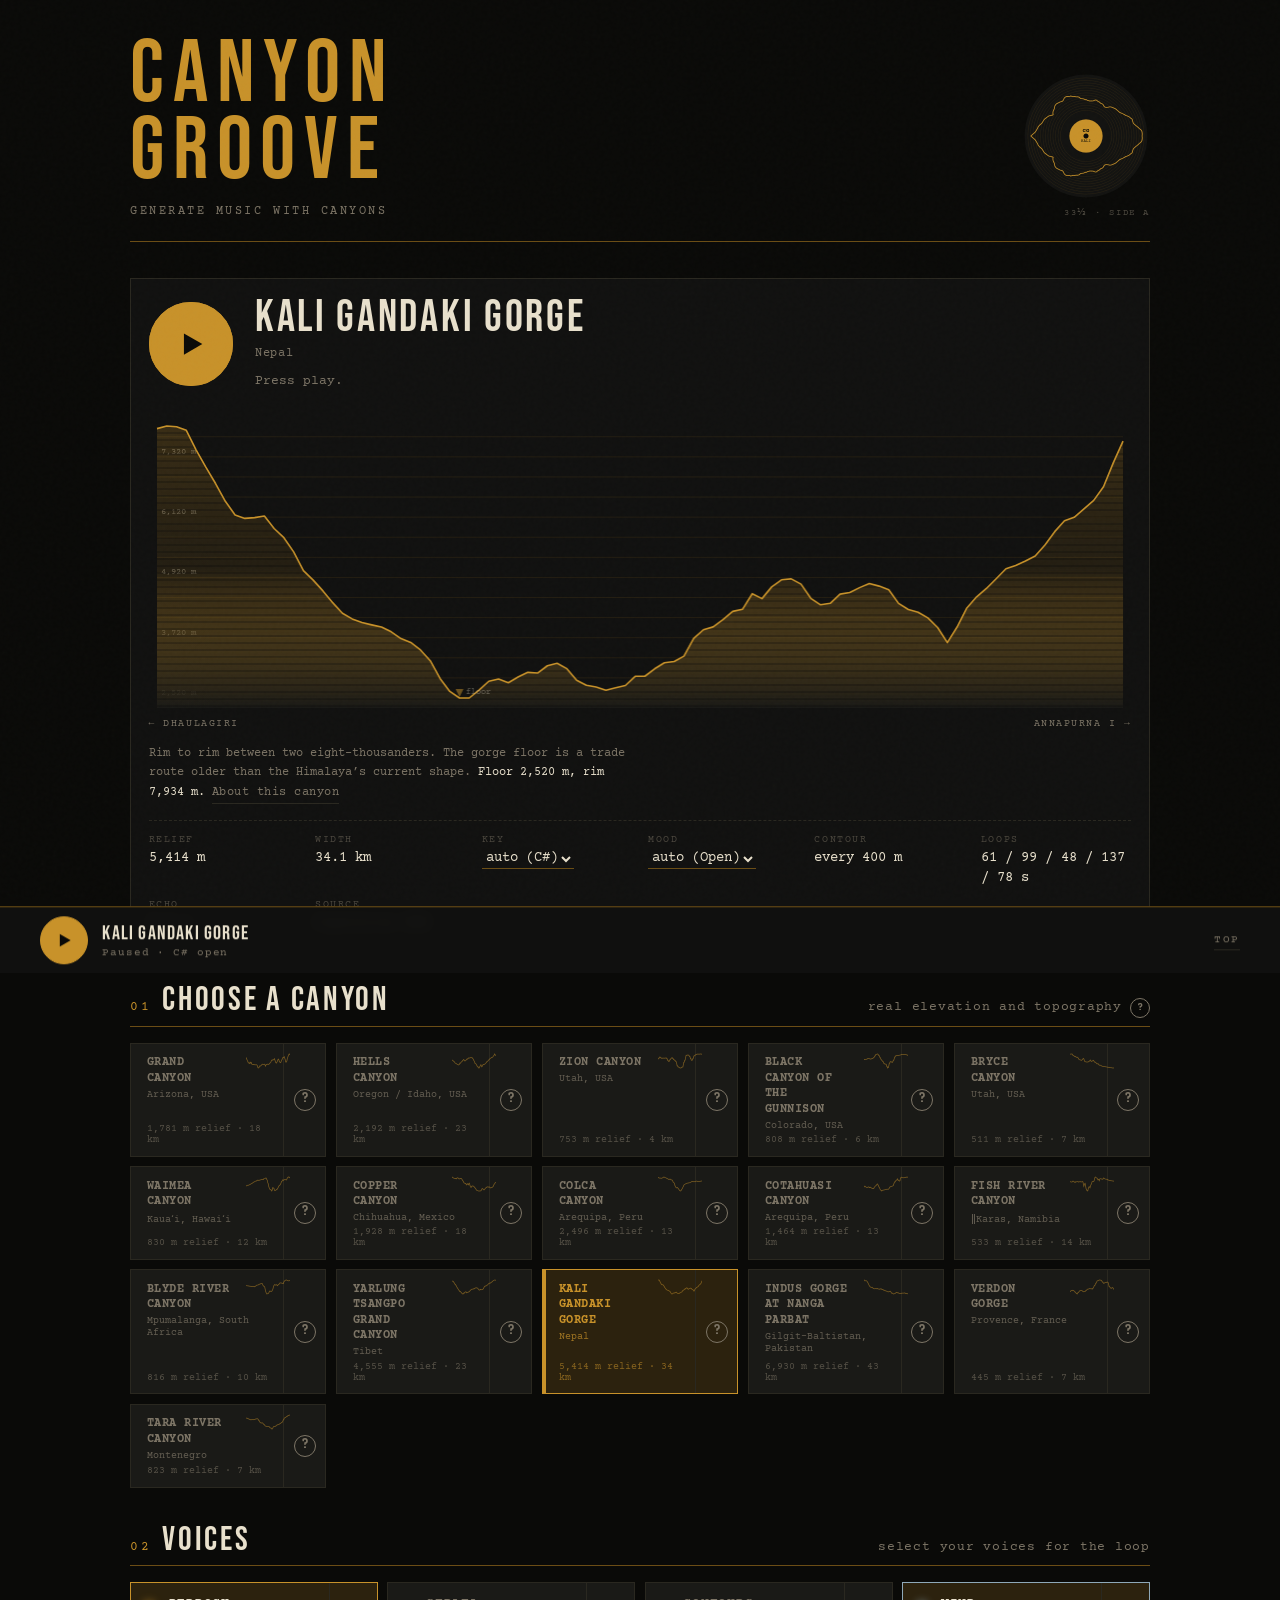
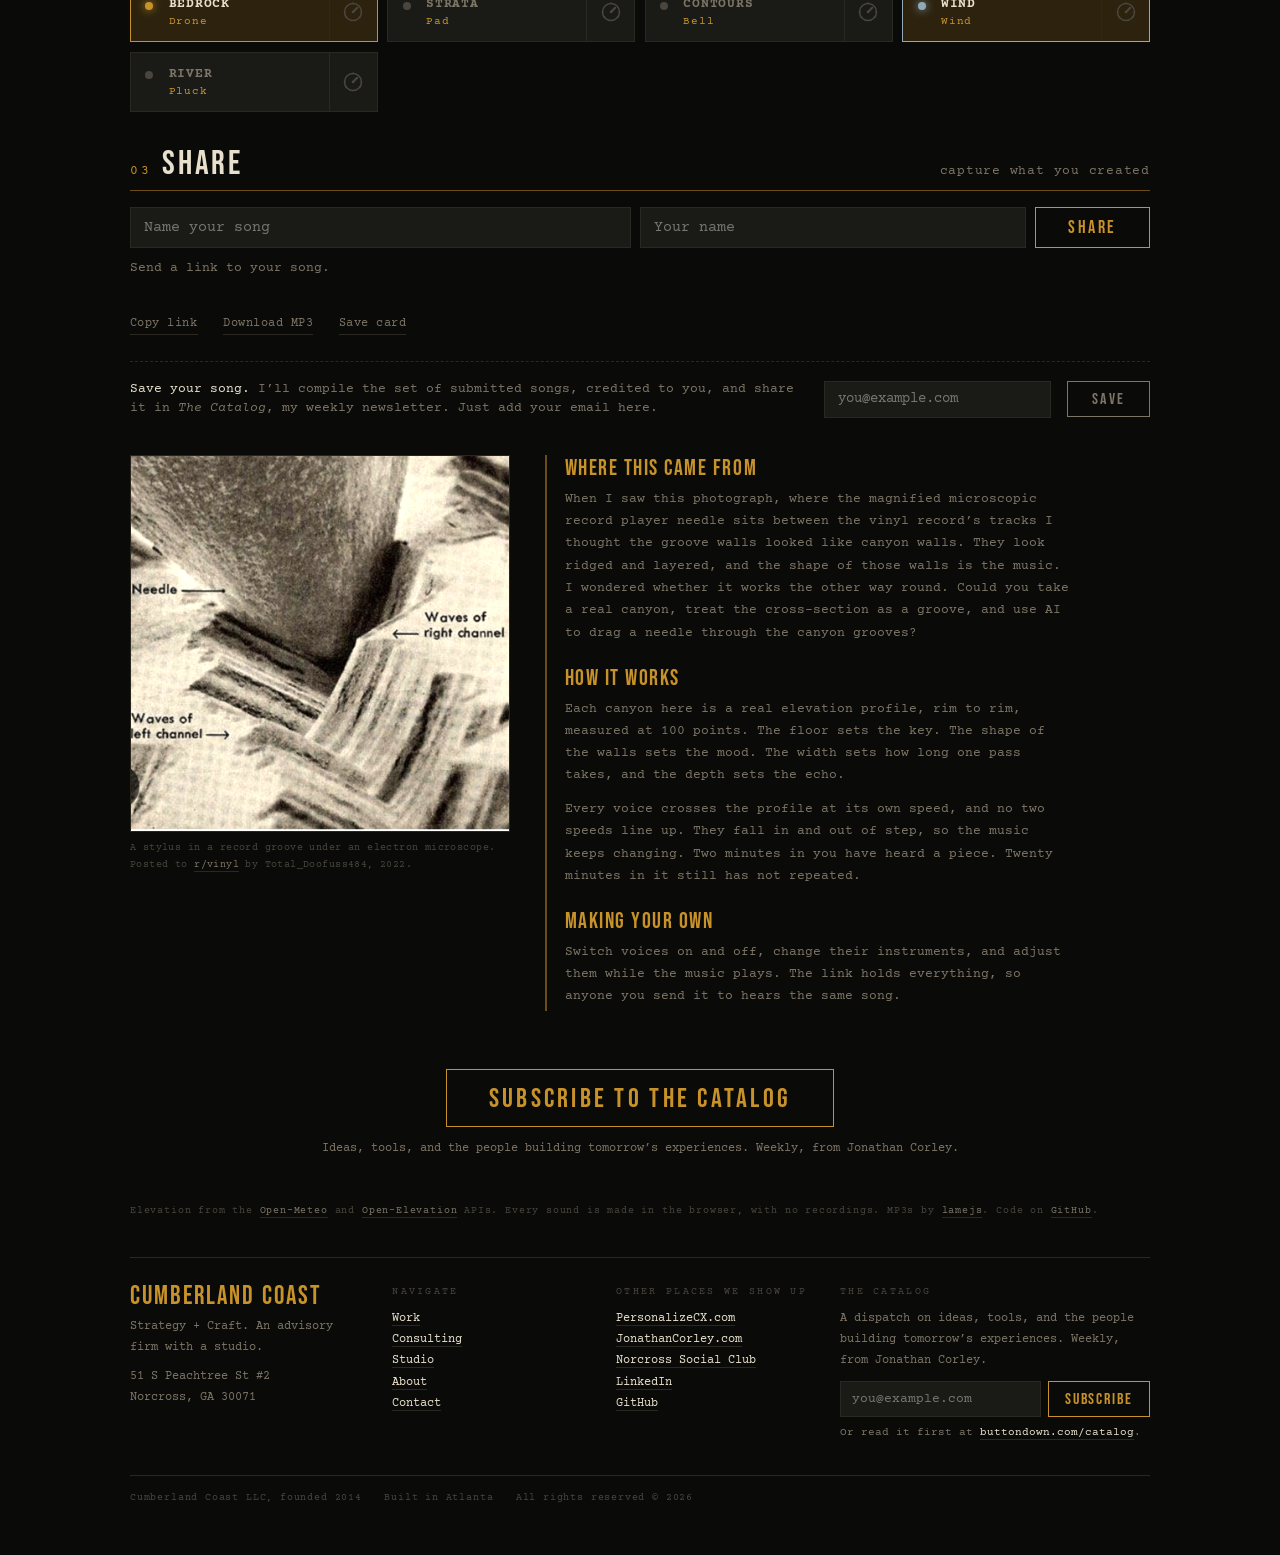
==== commit cd68d96c: "Measurement panel in two headed sections; no duplicate subscribe block when embedded The panel drops" ====
--- a/index.html
+++ b/index.html
@@ -229,6 +229,8 @@
   .info-body { display: grid; grid-template-columns: minmax(0, 1fr) auto; gap: .6rem 2rem; align-items: start; }
   .info-body p { color: var(--cream-dim); margin-bottom: .7rem; max-width: 66ch; }
   .info-body p strong { color: var(--cream); font-weight: 400; }
+  .info-body h4 { font-family: var(--display); font-weight: 400; font-size: 1.15rem; letter-spacing: .07em; color: var(--amber); line-height: 1; margin: 1.1rem 0 .4rem; }
+  .info-body h4:first-child { margin-top: .2rem; }
   .info-body .line-facts { font-size: .72rem; color: var(--faint); letter-spacing: .04em; }
   .info-actions { display: flex; flex-direction: column; gap: .5rem; align-items: stretch; min-width: 200px; }
   .info-actions .btn { justify-content: center; font-size: 1rem; }
@@ -258,7 +260,7 @@
   @media (prefers-reduced-motion: reduce) { .play.pulse::after { animation: none; } }
   @media (prefers-reduced-motion: reduce) { .btn-rec.on .dot { animation: none; } }
   body.embed { min-height: 0; }
-  body.embed .crumb, body.embed #labFooter, body.embed .dock { display: none; }
+  body.embed .crumb, body.embed #labFooter, body.embed .dock, body.embed .subscribe-cta { display: none; }
   body.embed.docked .page { padding-bottom: 3rem; }
 </style>
 </head>
@@ -520,9 +522,8 @@
 const LAME_URL = 'https://cdn.jsdelivr.net/npm/lamejs@1.2.1/lame.all.js';
 
 const METHOD_TEXT = [
-  ['The line', 'A straight line between two coordinates, rim to rim, sampled at 100 points. Every pair of coordinates is in canyons.json, so you can check any line on a map.'],
-  ['The data', 'Elevations come from the Copernicus DEM GLO-90, a satellite model on a 90-metre grid, through the Open-Meteo API. Yarlung Tsangpo came from Open-Elevation.'],
-  ['The catch', 'A 90-metre cell averages whatever is inside it. Sharp rims read low and narrow slots disappear. The relief numbers here are a floor, not a ceiling.'],
+  ['The measurement', 'Each canyon is a straight line between two coordinates, rim to rim, measured at 100 points. Elevations come from the Copernicus DEM GLO-90, a satellite model on a 90-metre grid, through the Open-Meteo API. Yarlung Tsangpo came from Open-Elevation. Every coordinate is in canyons.json, so you can check a line on a map.'],
+  ['How far to trust it', 'A 90-metre cell averages whatever is inside it. Sharp rims read low and narrow slots disappear, so the relief figures here are a floor rather than a ceiling.'],
 ]
 
 /* ----------------------------------------------------------------- utils */
@@ -1208,7 +1209,7 @@
   infoTrigger = null;
 }
 function infoShell(title, sub, body, actions, foot) {
-  return '<div class="info-head"><div><h3>' + title + '</h3><div class="sub">' + sub + '</div></div><button class="chip-btn" type="button" data-close aria-label="Close">Close</button></div>'
+  return '<div class="info-head"><div><h3>' + title + '</h3>' + (sub ? '<div class="sub">' + sub + '</div>' : '') + '</div><button class="chip-btn" type="button" data-close aria-label="Close">Close</button></div>'
     + '<div class="info-body"><div>' + body + '</div><div class="info-actions">' + actions + '</div><div class="info-foot">' + foot + '</div></div>';
 }
 function canyonDialog(c, trigger) {
@@ -1219,8 +1220,8 @@
     'Source: ' + esc(c.source.label) + ' &middot; Terrain: ' + (c.src === 'open-elevation' ? 'SRTM via Open-Elevation' : 'Copernicus DEM GLO-90 via Open-Meteo') + ' &middot; ' + c.a[0].toFixed(4) + ', ' + c.a[1].toFixed(4) + ' &rarr; ' + c.b[0].toFixed(4) + ', ' + c.b[1].toFixed(4)), trigger);
 }
 function methodDialog(trigger) {
-  openInfo(infoShell('How this was measured', 'and how far to trust it',
-    METHOD_TEXT.map(([h, p]) => '<p><strong>' + h + '.</strong> ' + p + '</p>').join(''),
+  openInfo(infoShell('How this was measured', '',
+    METHOD_TEXT.map(([h, p]) => '<h4>' + h + '</h4><p>' + p + '</p>').join(''),
     '<a class="more" href="canyons.json" target="_blank" rel="noopener">The dataset &nearr;</a><a class="more" href="' + outbound('https://open-meteo.com/en/docs/elevation-api') + '" target="_blank" rel="noopener">Learn more &nearr;</a>',
     'Source: Open-Meteo Elevation API, Copernicus DEM GLO-90 (ESA). Compiled for Canyon Groove, cumberlandcoast.com, September 2026.'), trigger);
 }
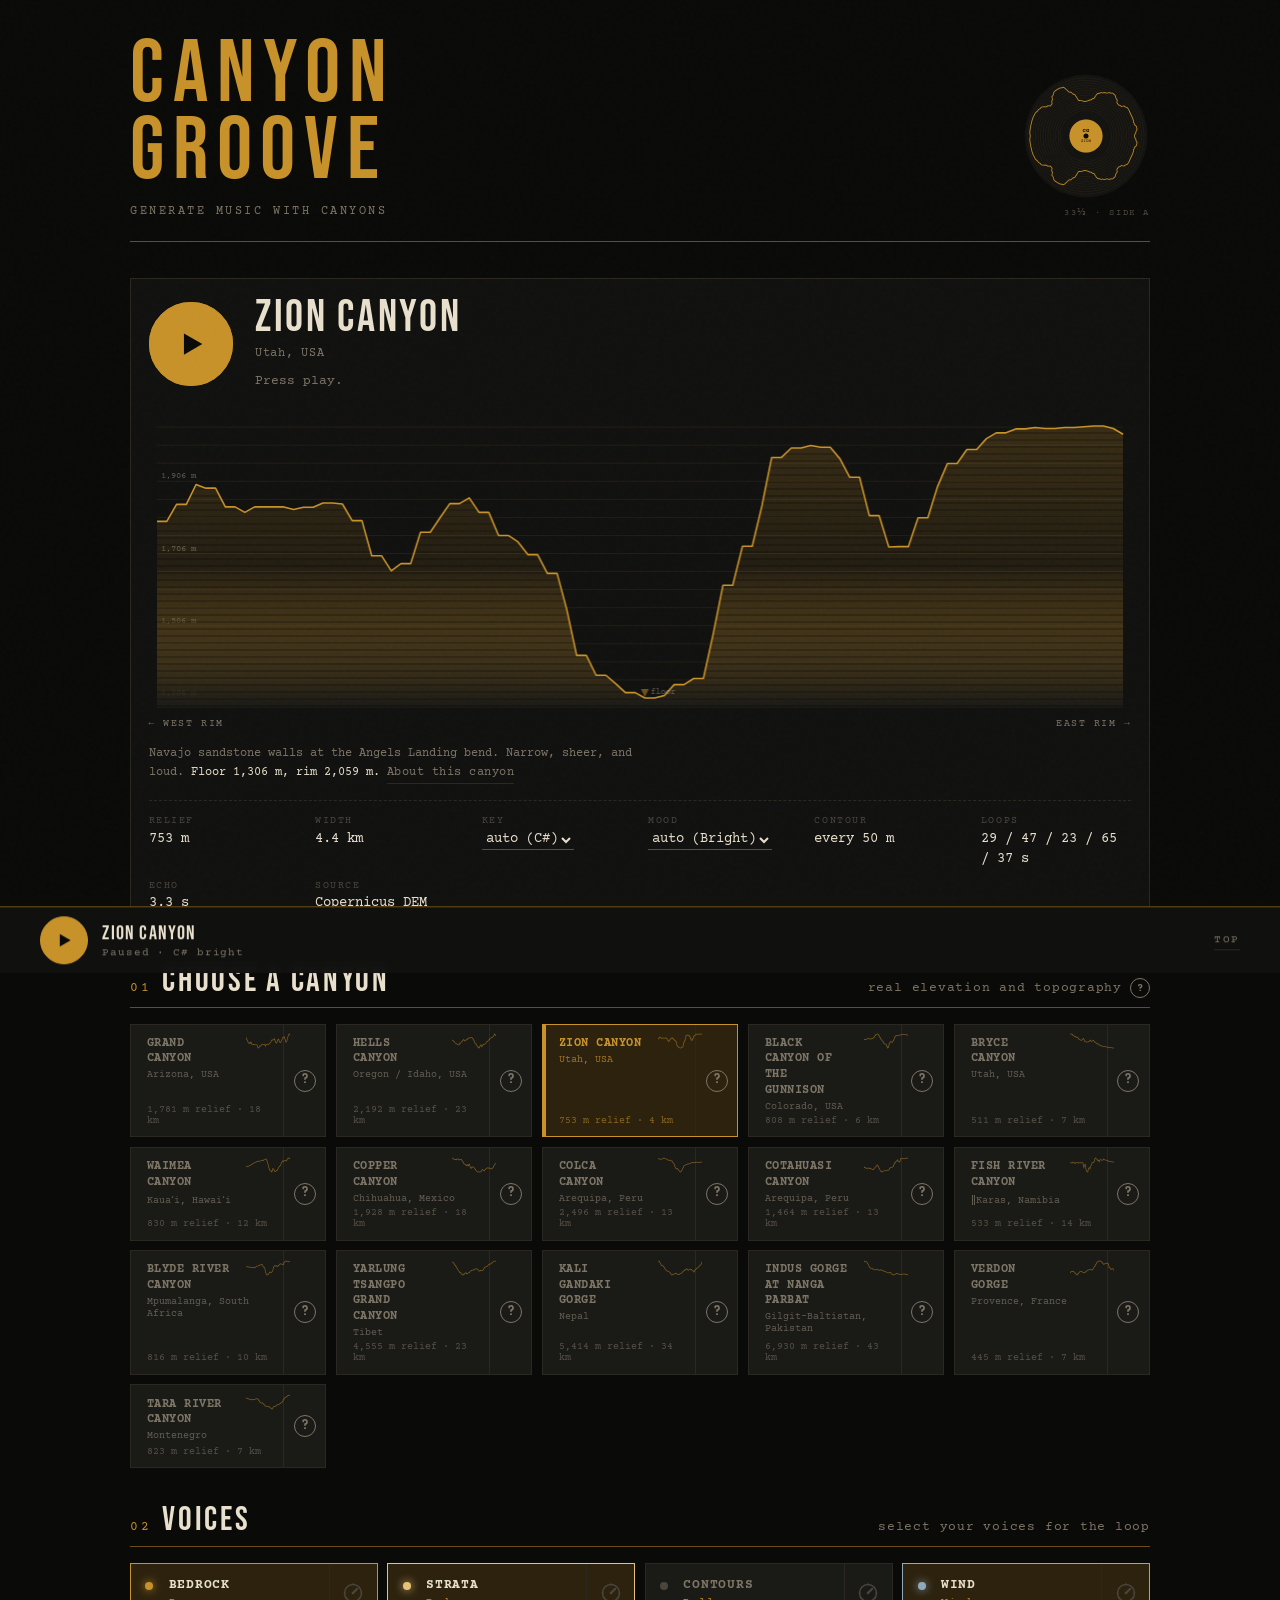
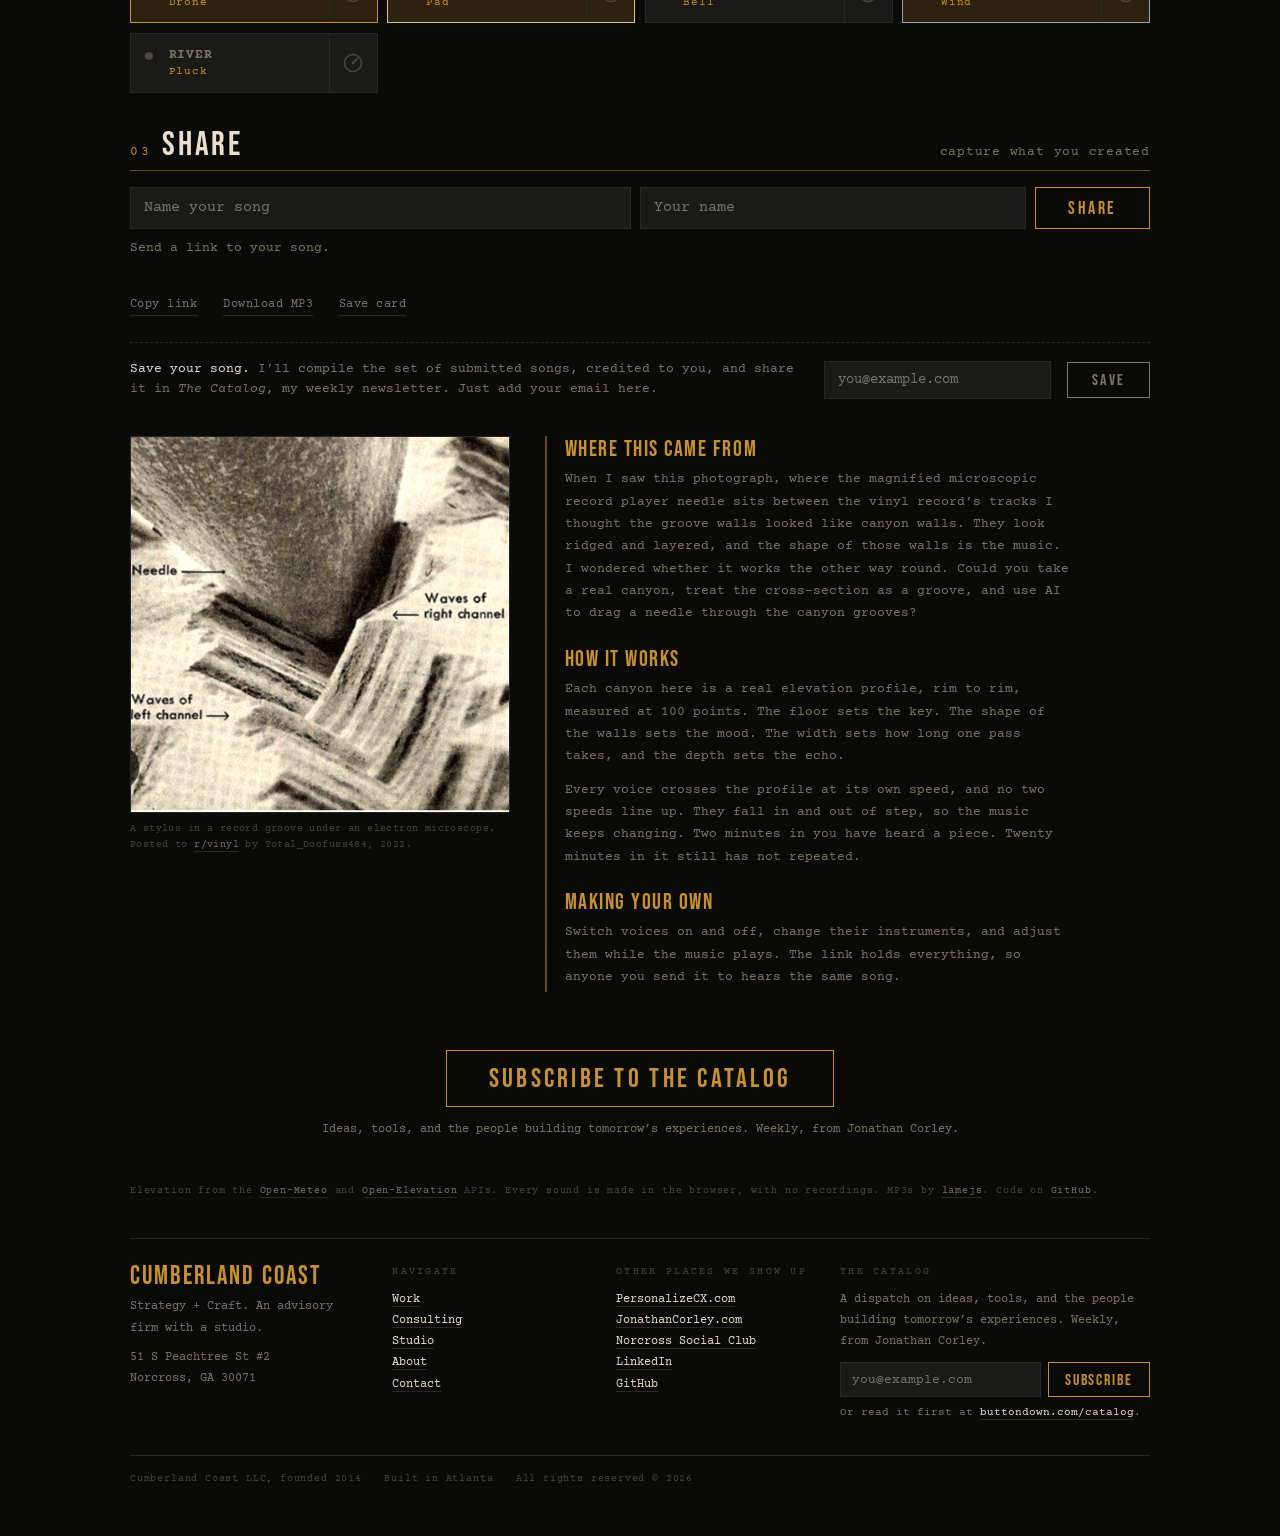
==== commit ff3913b5: "Keep the Subscribe to The Catalog button on embedded pages Jonathan liked it on the phone, so it sho" ====
--- a/index.html
+++ b/index.html
@@ -260,7 +260,7 @@
   @media (prefers-reduced-motion: reduce) { .play.pulse::after { animation: none; } }
   @media (prefers-reduced-motion: reduce) { .btn-rec.on .dot { animation: none; } }
   body.embed { min-height: 0; }
-  body.embed .crumb, body.embed #labFooter, body.embed .dock, body.embed .subscribe-cta { display: none; }
+  body.embed .crumb, body.embed #labFooter, body.embed .dock { display: none; }
   body.embed.docked .page { padding-bottom: 3rem; }
 </style>
 </head>
